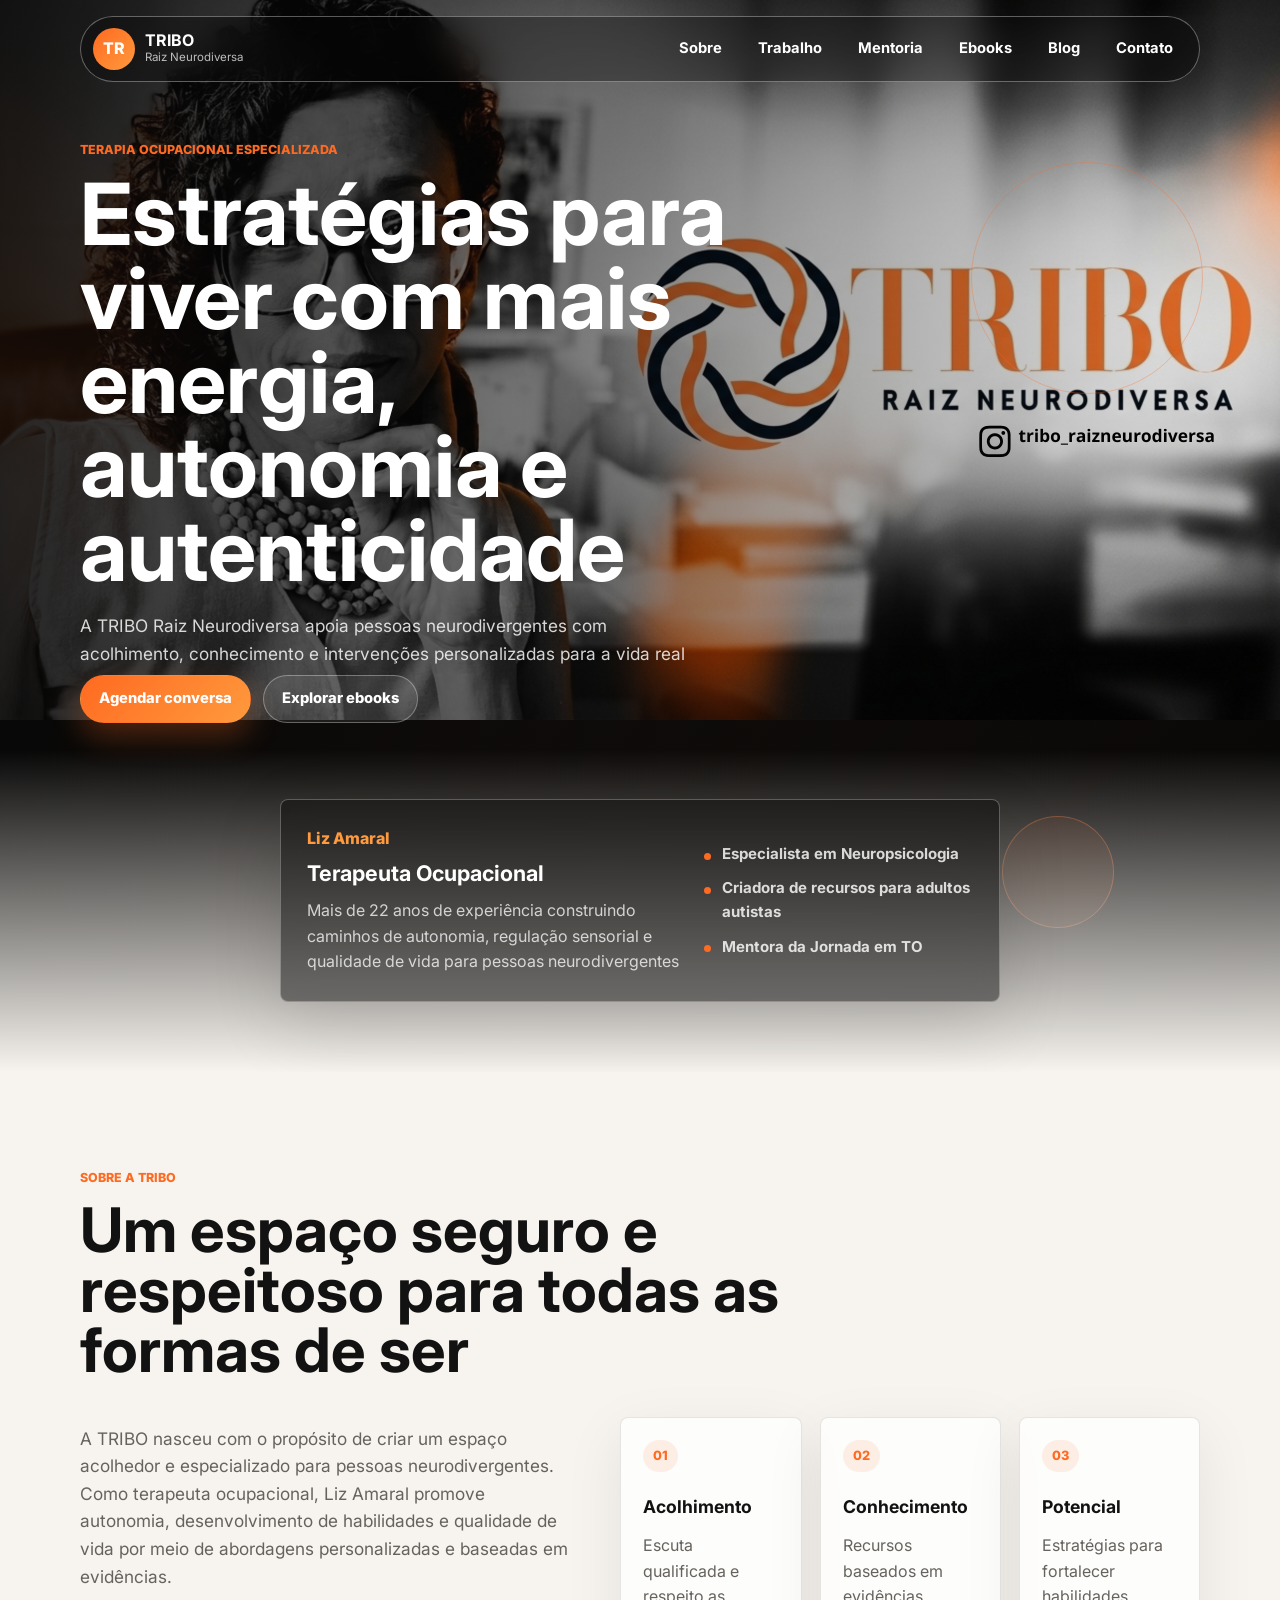
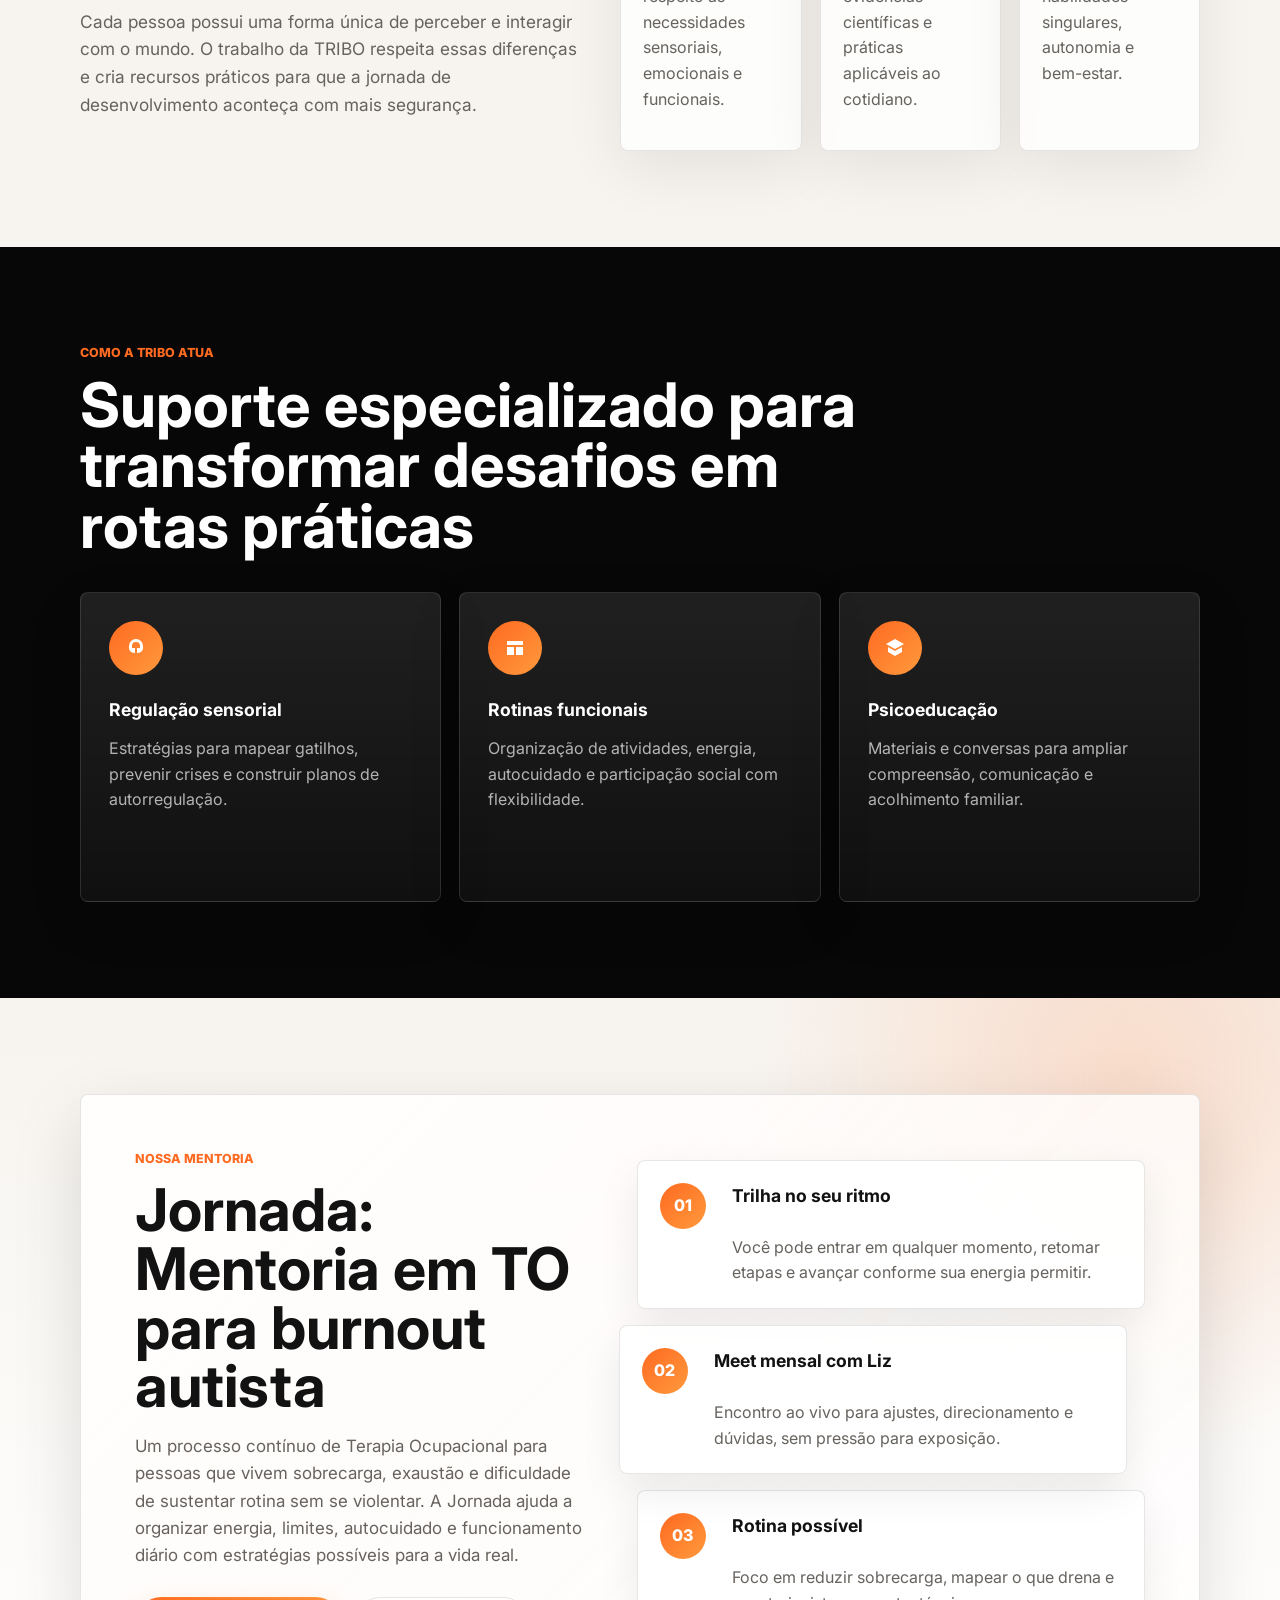
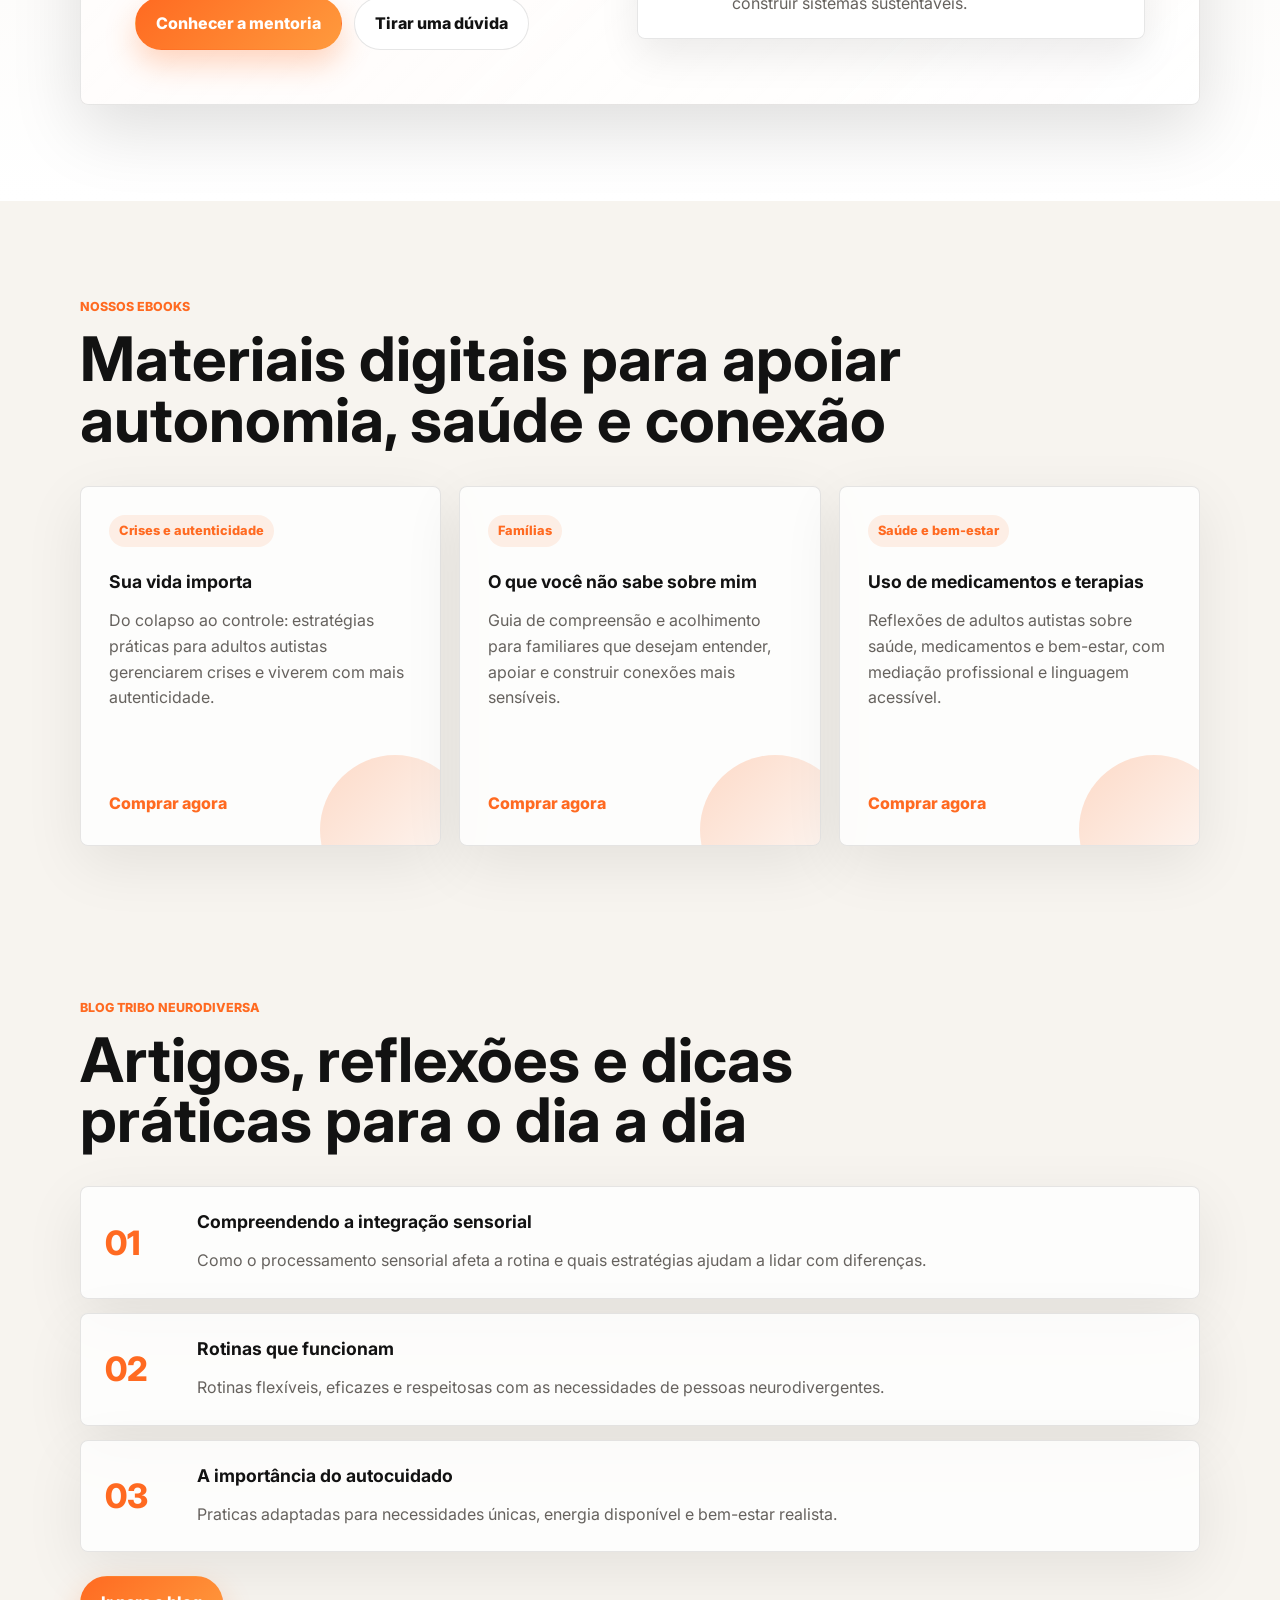
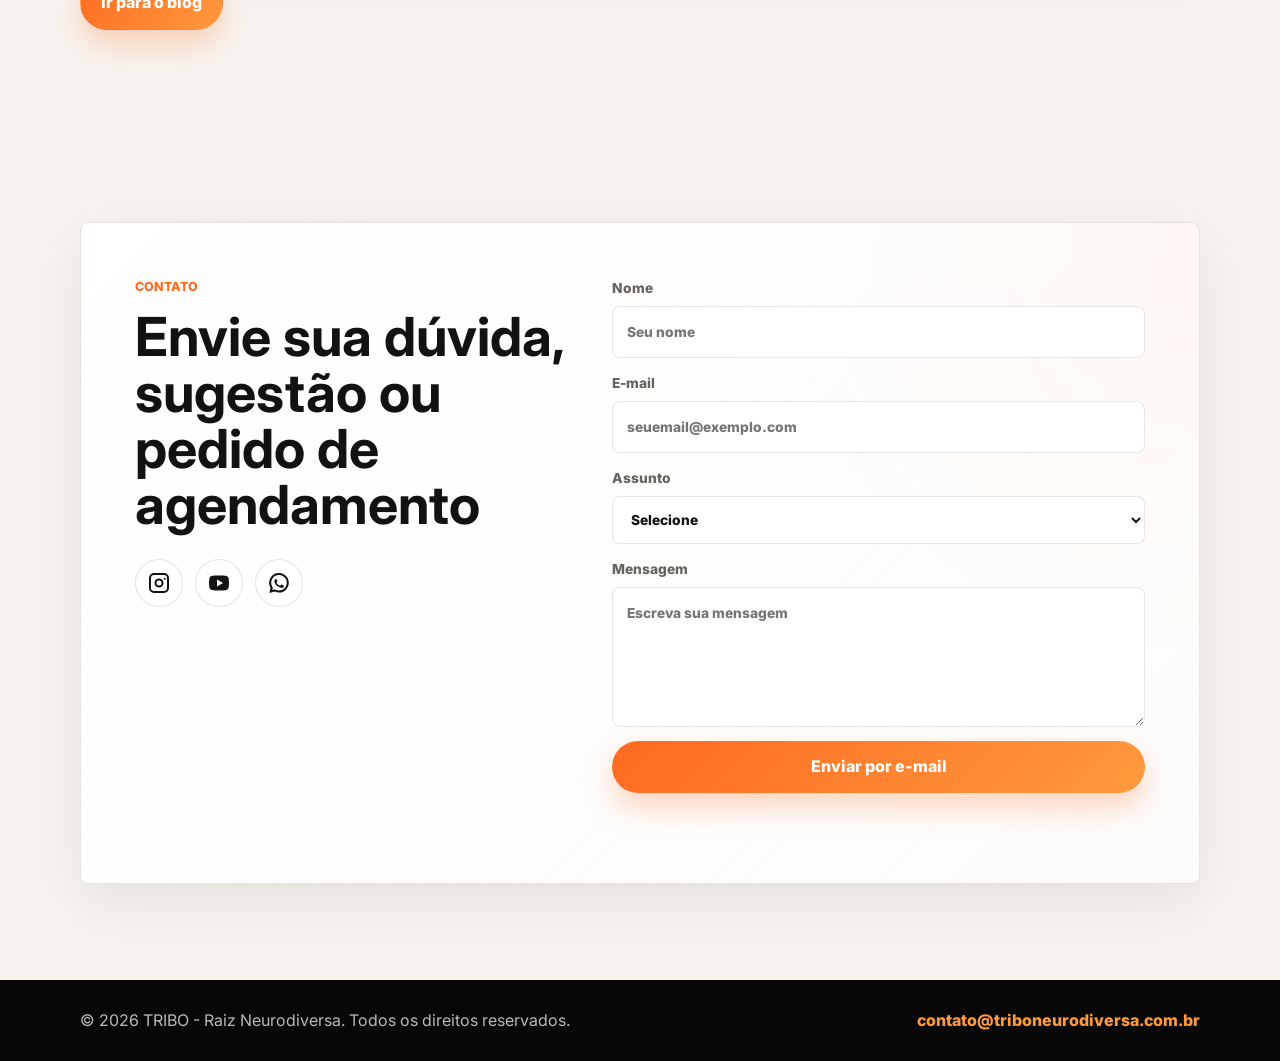
==== index.html @ 5f209d68 "Add TRIBO portfolio site" ====
<!DOCTYPE html>
<html lang="pt-BR">
  <head>
    <meta charset="UTF-8" />
    <meta name="viewport" content="width=device-width, initial-scale=1.0" />
    <meta
      name="description"
      content="TRIBO Raiz Neurodiversa: terapia ocupacional para pessoas neurodivergentes, com acolhimento, autonomia e recursos baseados em evidências."
    />
    <title>TRIBO Raiz Neurodiversa | Terapia Ocupacional</title>
    <link rel="preconnect" href="https://fonts.googleapis.com" />
    <link rel="preconnect" href="https://fonts.gstatic.com" crossorigin />
    <link
      href="https://fonts.googleapis.com/css2?family=Inter:wght@400;500;600;700;800&display=swap"
      rel="stylesheet"
    />
    <link rel="stylesheet" href="styles.css" />
  </head>
  <body>
    <header class="site-header" data-header>
      <a class="brand" href="#inicio" aria-label="TRIBO Raiz Neurodiversa">
        <span class="brand-mark">TR</span>
        <span>
          <strong>TRIBO</strong>
          <small>Raiz Neurodiversa</small>
        </span>
      </a>

      <button class="menu-toggle" type="button" aria-label="Abrir menu" aria-expanded="false" data-menu-toggle>
        <span></span>
        <span></span>
      </button>

      <nav class="main-nav" data-nav>
        <a href="#sobre">Sobre</a>
        <a href="#trabalho">Trabalho</a>
        <a href="#mentoria">Mentoria</a>
        <a href="#ebooks">Ebooks</a>
        <a href="blog.html">Blog</a>
        <a href="#contato">Contato</a>
      </nav>
    </header>

    <main>
      <section class="hero" id="inicio">
        <div class="hero-bg" aria-hidden="true"></div>
        <div class="hero-content reveal">
          <p class="eyebrow">Terapia Ocupacional especializada</p>
          <h1>Estratégias para viver com mais energia, autonomia e autenticidade</h1>
          <p>
            A TRIBO Raiz Neurodiversa apoia pessoas neurodivergentes com acolhimento,
            conhecimento e intervenções personalizadas para a vida real
          </p>
          <div class="hero-actions">
            <a class="btn primary" href="#contato">Agendar conversa</a>
            <a class="btn ghost" href="#ebooks">Explorar ebooks</a>
          </div>
        </div>
        <div class="hero-card reveal" style="--delay: 120ms">
          <div>
            <span>Liz Amaral</span>
            <strong>Terapeuta Ocupacional</strong>
            <p>
              Mais de 22 anos de experiência construindo caminhos de autonomia, regulação
              sensorial e qualidade de vida para pessoas neurodivergentes
            </p>
          </div>
          <ul>
            <li>Especialista em Neuropsicologia</li>
            <li>Criadora de recursos para adultos autistas</li>
            <li>Mentora da Jornada em TO</li>
          </ul>
        </div>
      </section>

      <section class="section intro" id="sobre">
        <div class="section-heading reveal">
          <p class="eyebrow">Sobre a TRIBO</p>
          <h2>Um espaço seguro e respeitoso para todas as formas de ser</h2>
        </div>
        <div class="intro-grid">
          <article class="intro-copy reveal">
            <p>
              A TRIBO nasceu com o propósito de criar um espaço acolhedor e especializado
              para pessoas neurodivergentes. Como terapeuta ocupacional, Liz Amaral promove
              autonomia, desenvolvimento de habilidades e qualidade de vida por meio de
              abordagens personalizadas e baseadas em evidências.
            </p>
            <p>
              Cada pessoa possui uma forma única de perceber e interagir com o mundo. O
              trabalho da TRIBO respeita essas diferenças e cria recursos práticos para que
              a jornada de desenvolvimento aconteça com mais segurança.
            </p>
          </article>
          <div class="principles">
            <article class="floating-card reveal">
              <span class="icon">01</span>
              <h3>Acolhimento</h3>
              <p>Escuta qualificada e respeito as necessidades sensoriais, emocionais e funcionais.</p>
            </article>
            <article class="floating-card reveal" style="--delay: 90ms">
              <span class="icon">02</span>
              <h3>Conhecimento</h3>
              <p>Recursos baseados em evidências científicas e práticas aplicáveis ao cotidiano.</p>
            </article>
            <article class="floating-card reveal" style="--delay: 180ms">
              <span class="icon">03</span>
              <h3>Potencial</h3>
              <p>Estratégias para fortalecer habilidades singulares, autonomia e bem-estar.</p>
            </article>
          </div>
        </div>
      </section>

      <section class="section work" id="trabalho">
        <div class="section-heading reveal">
          <p class="eyebrow">Como a TRIBO atua</p>
          <h2>Suporte especializado para transformar desafios em rotas práticas</h2>
        </div>
        <div class="work-grid">
          <article class="service-card reveal">
            <div class="service-icon" aria-hidden="true">
              <svg viewBox="0 0 24 24"><path d="M12 3a7 7 0 0 0-7 7v2a5 5 0 0 0 5 5h1v-5H8v-2a4 4 0 1 1 8 0v2h-3v5h1a5 5 0 0 0 5-5v-2a7 7 0 0 0-7-7Z"/></svg>
            </div>
            <h3>Regulação sensorial</h3>
            <p>Estratégias para mapear gatilhos, prevenir crises e construir planos de autorregulação.</p>
          </article>
          <article class="service-card reveal" style="--delay: 80ms">
            <div class="service-icon" aria-hidden="true">
              <svg viewBox="0 0 24 24"><path d="M4 5h16v4H4V5Zm0 6h7v8H4v-8Zm9 0h7v8h-7v-8Z"/></svg>
            </div>
            <h3>Rotinas funcionais</h3>
            <p>Organização de atividades, energia, autocuidado e participação social com flexibilidade.</p>
          </article>
          <article class="service-card reveal" style="--delay: 160ms">
            <div class="service-icon" aria-hidden="true">
              <svg viewBox="0 0 24 24"><path d="M12 3 3 8l9 5 9-5-9-5Zm-7 8v5l7 4 7-4v-5l-7 4-7-4Z"/></svg>
            </div>
            <h3>Psicoeducação</h3>
            <p>Materiais e conversas para ampliar compreensão, comunicação e acolhimento familiar.</p>
          </article>
        </div>
      </section>

      <section class="section mentorship" id="mentoria">
        <div class="mentorship-panel reveal">
          <div class="mentorship-copy">
            <p class="eyebrow">Nossa mentoria</p>
            <h2>Jornada: Mentoria em TO para burnout autista</h2>
            <p>
              Um processo contínuo de Terapia Ocupacional para pessoas que vivem sobrecarga,
              exaustão e dificuldade de sustentar rotina sem se violentar. A Jornada ajuda a
              organizar energia, limites, autocuidado e funcionamento diário com estratégias
              possíveis para a vida real.
            </p>
            <div class="mentorship-actions">
              <a class="btn primary" href="https://lp-jornada-mentoria-to-psi.vercel.app/" target="_blank" rel="noreferrer">
                Conhecer a mentoria
              </a>
              <a class="btn light" href="#contato">Tirar uma dúvida</a>
            </div>
          </div>

          <div class="mentorship-card-stack" aria-label="Destaques da mentoria">
            <article class="mentorship-card">
              <span>01</span>
              <h3>Trilha no seu ritmo</h3>
              <p>Você pode entrar em qualquer momento, retomar etapas e avançar conforme sua energia permitir.</p>
            </article>
            <article class="mentorship-card">
              <span>02</span>
              <h3>Meet mensal com Liz</h3>
              <p>Encontro ao vivo para ajustes, direcionamento e dúvidas, sem pressão para exposição.</p>
            </article>
            <article class="mentorship-card">
              <span>03</span>
              <h3>Rotina possível</h3>
              <p>Foco em reduzir sobrecarga, mapear o que drena e construir sistemas sustentáveis.</p>
            </article>
          </div>
        </div>
      </section>

      <section class="section ebooks" id="ebooks">
        <div class="section-heading reveal">
          <p class="eyebrow">Nossos ebooks</p>
          <h2>Materiais digitais para apoiar autonomia, saúde e conexão</h2>
        </div>
        <div class="ebook-grid">
          <article class="ebook-card reveal">
            <span class="tag">Crises e autenticidade</span>
            <h3>Sua vida importa</h3>
            <p>
              Do colapso ao controle: estratégias práticas para adultos autistas gerenciarem crises
              e viverem com mais autenticidade.
            </p>
            <a href="#contato">Comprar agora</a>
          </article>
          <article class="ebook-card reveal" style="--delay: 100ms">
            <span class="tag">Famílias</span>
            <h3>O que você não sabe sobre mim</h3>
            <p>
              Guia de compreensão e acolhimento para familiares que desejam entender, apoiar e
              construir conexões mais sensíveis.
            </p>
            <a href="#contato">Comprar agora</a>
          </article>
          <article class="ebook-card reveal" style="--delay: 200ms">
            <span class="tag">Saúde e bem-estar</span>
            <h3>Uso de medicamentos e terapias</h3>
            <p>
              Reflexões de adultos autistas sobre saúde, medicamentos e bem-estar, com mediação
              profissional e linguagem acessível.
            </p>
            <a href="#contato">Comprar agora</a>
          </article>
        </div>
      </section>

      <section class="section blog" id="blog">
        <div class="section-heading reveal">
          <p class="eyebrow">Blog TRIBO Neurodiversa</p>
          <h2>Artigos, reflexões e dicas práticas para o dia a dia</h2>
        </div>
        <div class="blog-list">
          <a class="post reveal" href="blog.html#integracao-sensorial">
            <span>01</span>
            <div>
              <h3>Compreendendo a integração sensorial</h3>
              <p>Como o processamento sensorial afeta a rotina e quais estratégias ajudam a lidar com diferenças.</p>
            </div>
          </a>
          <a class="post reveal" href="blog.html#rotinas">
            <span>02</span>
            <div>
              <h3>Rotinas que funcionam</h3>
              <p>Rotinas flexíveis, eficazes e respeitosas com as necessidades de pessoas neurodivergentes.</p>
            </div>
          </a>
          <a class="post reveal" href="blog.html#autocuidado">
            <span>03</span>
            <div>
              <h3>A importância do autocuidado</h3>
              <p>Praticas adaptadas para necessidades únicas, energia disponível e bem-estar realista.</p>
            </div>
          </a>
        </div>
        <a class="blog-cta btn primary reveal" href="blog.html">Ir para o blog</a>
      </section>

      <section class="section contact" id="contato">
        <div class="contact-panel reveal">
          <div>
            <p class="eyebrow">Contato</p>
            <h2>Envie sua dúvida, sugestão ou pedido de agendamento</h2>
            <div class="socials" aria-label="Redes sociais">
              <a href="https://www.instagram.com/tribo_raizneurodiversa" target="_blank" rel="noreferrer" aria-label="Instagram">
                <svg viewBox="0 0 24 24"><path d="M7 2h10a5 5 0 0 1 5 5v10a5 5 0 0 1-5 5H7a5 5 0 0 1-5-5V7a5 5 0 0 1 5-5Zm0 2a3 3 0 0 0-3 3v10a3 3 0 0 0 3 3h10a3 3 0 0 0 3-3V7a3 3 0 0 0-3-3H7Zm5 3.5A4.5 4.5 0 1 1 12 16.5 4.5 4.5 0 0 1 12 7.5Zm0 2A2.5 2.5 0 1 0 12 14.5 2.5 2.5 0 0 0 12 9.5ZM17.8 6.7a1 1 0 1 1-1 1 1 1 0 0 1 1-1Z"/></svg>
              </a>
              <a href="https://www.youtube.com/@triboraizneurodiversa" target="_blank" rel="noreferrer" aria-label="YouTube">
                <svg viewBox="0 0 24 24"><path d="M21.6 7.2a3 3 0 0 0-2.1-2.1C17.7 4.6 12 4.6 12 4.6s-5.7 0-7.5.5a3 3 0 0 0-2.1 2.1A31.2 31.2 0 0 0 2 12a31.2 31.2 0 0 0 .4 4.8 3 3 0 0 0 2.1 2.1c1.8.5 7.5.5 7.5.5s5.7 0 7.5-.5a3 3 0 0 0 2.1-2.1A31.2 31.2 0 0 0 22 12a31.2 31.2 0 0 0-.4-4.8ZM10 15.5v-7l6 3.5-6 3.5Z"/></svg>
              </a>
              <a href="https://wa.me/5500000000000?text=Ol%C3%A1%2C%20vim%20pelo%20site%20da%20TRIBO%20Raiz%20Neurodiversa%20e%20gostaria%20de%20mais%20informa%C3%A7%C3%B5es." target="_blank" rel="noreferrer" aria-label="WhatsApp">
                <svg viewBox="0 0 24 24"><path d="M12 2a9.8 9.8 0 0 0-8.5 14.8L2.4 22l5.3-1.4A9.8 9.8 0 1 0 12 2Zm0 2a7.8 7.8 0 0 1 0 15.6 7.7 7.7 0 0 1-3.9-1.1l-.4-.2-2.4.6.6-2.3-.3-.4A7.8 7.8 0 0 1 12 4Zm-3.1 4.2c-.2 0-.5.1-.7.4-.2.2-.8.8-.8 1.9s.8 2.2.9 2.3c.1.2 1.6 2.6 4 3.5 2 .8 2.4.6 2.9.6.4 0 1.4-.6 1.6-1.1.2-.5.2-1 .1-1.1l-.6-.3-1.7-.8c-.2-.1-.5-.1-.6.1l-.8 1c-.1.2-.3.2-.5.1a6.4 6.4 0 0 1-3.1-2.7c-.1-.2 0-.4.1-.5l.4-.5c.1-.2.2-.3.3-.5.1-.2 0-.4 0-.5l-.8-1.8c-.2-.4-.4-.4-.7-.4Z"/></svg>
              </a>
            </div>
          </div>

          <form class="contact-form" data-contact-form>
            <label>
              Nome
              <input type="text" name="nome" placeholder="Seu nome" required />
            </label>
            <label>
              E-mail
              <input type="email" name="email" placeholder="seuemail@exemplo.com" required />
            </label>
            <label>
              Assunto
              <select name="assunto" required>
                <option value="">Selecione</option>
                <option>Dúvida</option>
                <option>Sugestão</option>
                <option>Agendamento</option>
                <option>Compra de ebook</option>
              </select>
            </label>
            <label>
              Mensagem
              <textarea name="mensagem" rows="5" placeholder="Escreva sua mensagem" required></textarea>
            </label>
            <button class="btn primary" type="submit">Enviar por e-mail</button>
            <p class="form-note" data-form-note></p>
          </form>
        </div>
      </section>
    </main>

    <footer class="footer">
      <p>© 2026 TRIBO - Raiz Neurodiversa. Todos os direitos reservados.</p>
      <a href="mailto:contato@triboneurodiversa.com.br">contato@triboneurodiversa.com.br</a>
    </footer>

    <script src="script.js"></script>
  </body>
</html>
---- styles.css ----
:root {
  --black: #070707;
  --ink: #121212;
  --muted: #66625e;
  --line: rgba(18, 18, 18, 0.1);
  --paper: #f7f4ef;
  --white: #ffffff;
  --orange: #ff6a21;
  --orange-2: #ff9a3d;
  --shadow: 0 24px 70px rgba(7, 7, 7, 0.13);
  --radius: 8px;
  --container: min(1120px, calc(100% - 40px));
}

* {
  box-sizing: border-box;
}

html {
  scroll-behavior: smooth;
}

body {
  margin: 0;
  color: var(--ink);
  background: var(--paper);
  font-family: Inter, Arial, sans-serif;
  line-height: 1.6;
}

a {
  color: inherit;
  text-decoration: none;
}

button,
input,
select,
textarea {
  font: inherit;
}

.site-header {
  position: fixed;
  inset: 16px 0 auto;
  z-index: 30;
  width: var(--container);
  margin: 0 auto;
  display: flex;
  align-items: center;
  justify-content: space-between;
  padding: 10px 12px;
  border: 1px solid rgba(255, 255, 255, 0.34);
  border-radius: 999px;
  color: var(--white);
  background: rgba(7, 7, 7, 0.34);
  backdrop-filter: blur(18px);
  transition: background 0.25s ease, color 0.25s ease, box-shadow 0.25s ease;
}

.site-header.scrolled {
  color: var(--ink);
  background: rgba(255, 255, 255, 0.84);
  box-shadow: 0 14px 35px rgba(0, 0, 0, 0.08);
}

.brand {
  display: inline-flex;
  align-items: center;
  gap: 10px;
  min-width: 0;
}

.brand-mark {
  display: grid;
  place-items: center;
  width: 42px;
  height: 42px;
  border-radius: 50%;
  color: var(--white);
  background: linear-gradient(135deg, var(--orange), var(--orange-2));
  font-weight: 800;
}

.brand strong,
.brand small {
  display: block;
}

.brand strong {
  line-height: 1;
}

.brand small {
  color: currentColor;
  font-size: 0.72rem;
  opacity: 0.72;
}

.main-nav {
  display: flex;
  align-items: center;
  gap: 8px;
}

.main-nav a {
  padding: 10px 14px;
  border-radius: 999px;
  font-size: 0.92rem;
  font-weight: 700;
  transition: background 0.2s ease, transform 0.2s ease;
}

.main-nav a:hover {
  background: rgba(255, 106, 33, 0.15);
  transform: translateY(-1px);
}

.menu-toggle {
  display: none;
  width: 42px;
  height: 42px;
  border: 0;
  border-radius: 50%;
  color: inherit;
  background: rgba(255, 255, 255, 0.16);
}

.menu-toggle span {
  display: block;
  width: 18px;
  height: 2px;
  margin: 5px auto;
  background: currentColor;
}

.hero {
  position: relative;
  min-height: 86vh;
  display: grid;
  align-items: end;
  padding: 140px 0 70px;
  overflow: hidden;
  color: var(--white);
  background: var(--black);
}

.hero-bg {
  position: absolute;
  inset: 0;
  background:
    linear-gradient(90deg, rgba(7, 7, 7, 0.88) 0%, rgba(7, 7, 7, 0.56) 38%, rgba(7, 7, 7, 0.08) 100%),
    url("banner.png") center top / contain no-repeat,
    radial-gradient(circle at 90% 18%, rgba(255, 106, 33, 0.32), transparent 24%),
    linear-gradient(135deg, #050505 0%, #17110d 48%, #050505 100%);
  background-color: var(--black);
  transform: scale(1);
  animation: slowZoom 16s ease-in-out infinite alternate;
}

.hero-bg::before,
.hero-bg::after {
  content: "";
  position: absolute;
  border: 1px solid rgba(255, 106, 33, 0.32);
  border-radius: 50%;
  pointer-events: none;
}

.hero-bg::before {
  right: 6vw;
  top: 18vh;
  width: 230px;
  height: 230px;
}

.hero-bg::after {
  right: 13vw;
  bottom: 16vh;
  width: 110px;
  height: 110px;
  background: rgba(255, 106, 33, 0.08);
}

.hero::after {
  content: "";
  position: absolute;
  inset: auto 0 0;
  height: 30%;
  background: linear-gradient(0deg, var(--paper), rgba(247, 244, 239, 0));
}

.hero-content,
.hero-card {
  position: relative;
  z-index: 1;
  width: var(--container);
  margin: 0 auto;
}

.hero-content {
  max-width: 680px;
  margin-left: max(20px, calc((100% - 1120px) / 2));
}

.eyebrow {
  margin: 0 0 12px;
  color: var(--orange);
  font-size: 0.78rem;
  font-weight: 800;
  letter-spacing: 0;
  text-transform: uppercase;
}

h1,
h2,
h3,
p {
  overflow-wrap: break-word;
}

h1,
h2 {
  margin: 0;
  line-height: 0.98;
  letter-spacing: 0;
  hyphens: none;
}

h1 {
  max-width: 760px;
  font-size: clamp(2.8rem, 6.7vw, 5.85rem);
}

h2 {
  font-size: clamp(2.1rem, 4.8vw, 4.4rem);
}

h3 {
  margin: 0;
  font-size: 1.1rem;
  line-height: 1.2;
}

.hero-content > p:not(.eyebrow) {
  max-width: 620px;
  margin: 20px 0 0;
  color: rgba(255, 255, 255, 0.82);
  font-size: 1.08rem;
}

.hero-actions {
  display: flex;
  flex-wrap: wrap;
  gap: 12px;
  margin-top: 8px;
}

.hero-actions .btn {
  min-height: 44px;
  padding: 11px 18px;
  font-size: 0.92rem;
}

.btn {
  display: inline-flex;
  align-items: center;
  justify-content: center;
  min-height: 48px;
  padding: 13px 20px;
  border: 1px solid transparent;
  border-radius: 999px;
  cursor: pointer;
  font-weight: 800;
  transition: transform 0.2s ease, box-shadow 0.2s ease, background 0.2s ease;
}

.btn:hover {
  transform: translateY(-2px);
}

.btn.primary {
  color: var(--white);
  background: linear-gradient(135deg, var(--orange), var(--orange-2));
  box-shadow: 0 14px 30px rgba(255, 106, 33, 0.28);
}

.btn.ghost {
  color: var(--white);
  border-color: rgba(255, 255, 255, 0.32);
  background: rgba(255, 255, 255, 0.08);
}

.btn.light {
  color: var(--ink);
  border-color: var(--line);
  background: var(--white);
}

.hero-card {
  max-width: 720px;
  margin-top: 76px;
  margin-right: auto;
  margin-left: auto;
  display: grid;
  grid-template-columns: minmax(0, 1fr) minmax(220px, 0.72fr);
  gap: 24px;
  align-items: center;
  padding: 26px;
  border: 1px solid rgba(255, 255, 255, 0.28);
  border-radius: var(--radius);
  background: rgba(7, 7, 7, 0.46);
  backdrop-filter: blur(16px);
  box-shadow: var(--shadow);
}

.hero-card span {
  color: var(--orange-2);
  font-weight: 800;
}

.hero-card strong {
  display: block;
  margin: 4px 0 8px;
  font-size: 1.35rem;
}

.hero-card p {
  margin: 0;
  color: rgba(255, 255, 255, 0.76);
}

.hero-card ul {
  display: grid;
  gap: 10px;
  margin: 0;
  padding: 0;
  list-style: none;
}

.hero-card li {
  position: relative;
  padding-left: 18px;
  color: rgba(255, 255, 255, 0.82);
  font-size: 0.94rem;
  font-weight: 700;
}

.hero-card li::before {
  content: "";
  position: absolute;
  left: 0;
  top: 0.68em;
  width: 7px;
  height: 7px;
  border-radius: 50%;
  background: var(--orange);
}

.section {
  width: var(--container);
  margin: 0 auto;
  padding: 96px 0;
}

.section-heading {
  max-width: 840px;
  margin-bottom: 36px;
}

.intro-grid {
  display: grid;
  grid-template-columns: minmax(0, 0.86fr) minmax(320px, 1fr);
  gap: 42px;
  align-items: start;
}

.intro-copy {
  padding-top: 8px;
  color: var(--muted);
  font-size: 1.08rem;
}

.intro-copy p:first-child {
  margin-top: 0;
}

.principles,
.work-grid,
.ebook-grid {
  display: grid;
  gap: 18px;
}

.principles {
  grid-template-columns: repeat(3, minmax(0, 1fr));
}

.floating-card,
.service-card,
.ebook-card,
.post,
.contact-panel {
  border: 1px solid var(--line);
  border-radius: var(--radius);
  background: rgba(255, 255, 255, 0.78);
  box-shadow: 0 18px 60px rgba(7, 7, 7, 0.08);
}

.floating-card {
  min-height: 260px;
  padding: 22px;
  transition: transform 0.25s ease, box-shadow 0.25s ease;
}

.floating-card:nth-child(2) {
  transform: translateY(28px);
}

.floating-card:nth-child(3) {
  transform: translateY(56px);
}

.floating-card:hover,
.service-card:hover,
.ebook-card:hover {
  transform: translateY(-8px);
  box-shadow: 0 30px 80px rgba(7, 7, 7, 0.14);
}

.floating-card:nth-child(2):hover,
.floating-card:nth-child(3):hover {
  transform: translateY(18px);
}

.icon,
.tag {
  display: inline-flex;
  align-items: center;
  min-height: 32px;
  padding: 6px 10px;
  border-radius: 999px;
  color: var(--orange);
  background: rgba(255, 106, 33, 0.1);
  font-size: 0.8rem;
  font-weight: 800;
}

.floating-card h3,
.service-card h3,
.ebook-card h3 {
  margin-top: 24px;
}

.floating-card p,
.service-card p,
.ebook-card p,
.post p {
  color: var(--muted);
}

.work {
  width: 100%;
  padding-right: max(20px, calc((100% - 1120px) / 2));
  padding-left: max(20px, calc((100% - 1120px) / 2));
  background: var(--black);
  color: var(--white);
}

.work .section-heading {
  color: var(--white);
}

.work-grid {
  grid-template-columns: repeat(3, minmax(0, 1fr));
}

.service-card {
  min-height: 310px;
  padding: 28px;
  color: var(--white);
  background: linear-gradient(180deg, rgba(255, 255, 255, 0.1), rgba(255, 255, 255, 0.04));
  border-color: rgba(255, 255, 255, 0.12);
}

.service-card p {
  color: rgba(255, 255, 255, 0.68);
}

.service-icon {
  display: grid;
  place-items: center;
  width: 54px;
  height: 54px;
  border-radius: 50%;
  color: var(--white);
  background: linear-gradient(135deg, var(--orange), var(--orange-2));
}

.service-icon svg,
.socials svg {
  width: 24px;
  height: 24px;
  fill: currentColor;
}

.mentorship {
  width: 100%;
  padding-right: max(20px, calc((100% - 1120px) / 2));
  padding-left: max(20px, calc((100% - 1120px) / 2));
  background:
    radial-gradient(circle at 88% 10%, rgba(255, 106, 33, 0.18), transparent 28%),
    linear-gradient(180deg, var(--paper), #ffffff);
}

.mentorship-panel {
  display: grid;
  grid-template-columns: minmax(0, 0.95fr) minmax(320px, 1.05fr);
  gap: 42px;
  align-items: center;
  padding: clamp(24px, 5vw, 54px);
  border: 1px solid var(--line);
  border-radius: var(--radius);
  background:
    linear-gradient(135deg, rgba(255, 255, 255, 0.96), rgba(255, 255, 255, 0.74)),
    linear-gradient(135deg, rgba(255, 106, 33, 0.14), rgba(255, 154, 61, 0));
  box-shadow: var(--shadow);
}

.mentorship-copy p:not(.eyebrow) {
  max-width: 620px;
  color: var(--muted);
  font-size: 1.06rem;
}

.mentorship-copy h2 {
  font-size: clamp(2.15rem, 4.6vw, 4.25rem);
  line-height: 1;
}

.mentorship-actions {
  display: flex;
  flex-wrap: wrap;
  gap: 12px;
  margin-top: 28px;
}

.mentorship-card-stack {
  display: grid;
  gap: 16px;
}

.mentorship-card {
  display: grid;
  grid-template-columns: 54px 1fr;
  gap: 14px 18px;
  align-items: start;
  padding: 22px;
  border: 1px solid var(--line);
  border-radius: var(--radius);
  background: rgba(255, 255, 255, 0.88);
  box-shadow: 0 16px 42px rgba(7, 7, 7, 0.08);
  transition: transform 0.24s ease, box-shadow 0.24s ease;
}

.mentorship-card:nth-child(2) {
  transform: translateX(-18px);
}

.mentorship-card:hover {
  transform: translateY(-5px);
  box-shadow: 0 24px 60px rgba(7, 7, 7, 0.13);
}

.mentorship-card:nth-child(2):hover {
  transform: translateX(-18px) translateY(-5px);
}

.mentorship-card span {
  display: grid;
  place-items: center;
  width: 46px;
  height: 46px;
  border-radius: 50%;
  color: var(--white);
  background: linear-gradient(135deg, var(--orange), var(--orange-2));
  font-weight: 800;
}

.mentorship-card h3 {
  margin-top: 2px;
}

.mentorship-card p {
  grid-column: 2;
  margin: -8px 0 0;
  color: var(--muted);
}

.ebook-grid {
  grid-template-columns: repeat(3, minmax(0, 1fr));
}

.ebook-card {
  position: relative;
  min-height: 360px;
  padding: 28px;
  overflow: hidden;
}

.ebook-card::before {
  content: "";
  position: absolute;
  inset: auto -30px -60px auto;
  width: 150px;
  height: 150px;
  border-radius: 50%;
  background: linear-gradient(135deg, rgba(255, 106, 33, 0.24), rgba(255, 154, 61, 0));
}

.ebook-card a {
  position: absolute;
  inset: auto 28px 28px;
  color: var(--orange);
  font-weight: 800;
}

.blog {
  padding-top: 56px;
}

.blog-list {
  display: grid;
  gap: 14px;
}

.post {
  display: grid;
  grid-template-columns: 70px 1fr;
  gap: 22px;
  align-items: center;
  padding: 24px;
  transition: transform 0.22s ease, box-shadow 0.22s ease;
}

.post:hover {
  transform: translateY(-4px);
  box-shadow: 0 24px 64px rgba(7, 7, 7, 0.12);
}

.post span {
  color: var(--orange);
  font-size: 2.1rem;
  font-weight: 800;
}

.post p {
  margin-bottom: 0;
}

.blog-cta {
  margin-top: 24px;
}

.blog-hero {
  position: relative;
  min-height: 62vh;
  display: grid;
  align-items: end;
  padding: 140px max(20px, calc((100% - 1120px) / 2)) 80px;
  overflow: hidden;
  color: var(--white);
  background: var(--black);
}

.blog-hero-bg {
  position: absolute;
  inset: 0;
  background:
    linear-gradient(90deg, rgba(7, 7, 7, 0.88) 0%, rgba(7, 7, 7, 0.56) 48%, rgba(7, 7, 7, 0.22) 100%),
    url("banner.png") center top / contain no-repeat,
    radial-gradient(circle at 88% 20%, rgba(255, 106, 33, 0.28), transparent 24%),
    linear-gradient(135deg, #050505 0%, #17110d 48%, #050505 100%);
  background-color: var(--black);
  transform: scale(1);
}

.blog-hero-bg::before,
.blog-hero-bg::after {
  content: "";
  position: absolute;
  border: 1px solid rgba(255, 106, 33, 0.32);
  border-radius: 50%;
  pointer-events: none;
}

.blog-hero-bg::before {
  right: 7vw;
  top: 18vh;
  width: 190px;
  height: 190px;
}

.blog-hero-bg::after {
  right: 18vw;
  bottom: 10vh;
  width: 84px;
  height: 84px;
  background: rgba(255, 106, 33, 0.08);
}

.blog-hero::after {
  content: "";
  position: absolute;
  inset: auto 0 0;
  height: 24%;
  background: linear-gradient(0deg, var(--paper), rgba(247, 244, 239, 0));
}

.blog-hero-content {
  position: relative;
  z-index: 1;
  max-width: 860px;
}

.blog-hero-content p:not(.eyebrow) {
  max-width: 680px;
  color: rgba(255, 255, 255, 0.8);
  font-size: 1.1rem;
}

.blog-page {
  padding-top: 72px;
}

.featured-article,
.article-card,
.blog-sidebar {
  border: 1px solid var(--line);
  border-radius: var(--radius);
  background: rgba(255, 255, 255, 0.86);
  box-shadow: 0 18px 60px rgba(7, 7, 7, 0.08);
}

.featured-article {
  margin-bottom: 22px;
  padding: clamp(24px, 5vw, 48px);
}

.featured-article h2,
.article-card h2,
.blog-sidebar h2 {
  margin-top: 18px;
  font-size: clamp(1.75rem, 3vw, 3rem);
  line-height: 1.06;
}

.featured-article p,
.article-card p,
.blog-sidebar p {
  color: var(--muted);
}

.blog-page-grid {
  display: grid;
  grid-template-columns: minmax(0, 1fr) 330px;
  gap: 22px;
  align-items: start;
}

.article-card {
  padding: 28px;
}

.blog-sidebar {
  position: sticky;
  top: 104px;
  display: grid;
  gap: 22px;
  padding: 24px;
}

.category-list {
  display: flex;
  flex-wrap: wrap;
  gap: 10px;
}

.category-list a {
  padding: 9px 12px;
  border: 1px solid var(--line);
  border-radius: 999px;
  color: var(--muted);
  background: var(--white);
  font-size: 0.88rem;
  font-weight: 800;
  transition: color 0.2s ease, border-color 0.2s ease, transform 0.2s ease;
}

.category-list a:hover {
  color: var(--orange);
  border-color: rgba(255, 106, 33, 0.45);
  transform: translateY(-2px);
}

.sidebar-cta {
  padding: 20px;
  border-radius: var(--radius);
  color: var(--white);
  background: var(--black);
}

.sidebar-cta h3 {
  margin-top: 0;
}

.sidebar-cta p:not(.eyebrow) {
  color: rgba(255, 255, 255, 0.74);
}

.sidebar-cta .btn {
  width: 100%;
}

.contact {
  width: 100%;
  padding-right: max(20px, calc((100% - 1120px) / 2));
  padding-left: max(20px, calc((100% - 1120px) / 2));
}

.contact-panel {
  display: grid;
  grid-template-columns: minmax(0, 0.82fr) minmax(320px, 1fr);
  gap: 40px;
  padding: clamp(24px, 5vw, 54px);
  background:
    linear-gradient(135deg, rgba(255, 255, 255, 0.93), rgba(255, 255, 255, 0.72)),
    radial-gradient(circle at top right, rgba(255, 106, 33, 0.22), transparent 34%);
}

.contact-panel > div > p:not(.eyebrow) {
  color: var(--muted);
}

.contact-panel h2 {
  font-size: clamp(2rem, 4.2vw, 3.7rem);
  line-height: 1.04;
}

.socials {
  display: flex;
  gap: 12px;
  margin-top: 26px;
}

.socials a {
  display: grid;
  place-items: center;
  width: 48px;
  height: 48px;
  border: 1px solid var(--line);
  border-radius: 50%;
  color: var(--ink);
  background: var(--white);
  transition: transform 0.2s ease, color 0.2s ease;
}

.socials a:hover {
  color: var(--orange);
  transform: translateY(-3px);
}

.contact-form {
  display: grid;
  gap: 14px;
}

.contact-form label {
  display: grid;
  gap: 7px;
  color: var(--muted);
  font-size: 0.86rem;
  font-weight: 800;
}

.contact-form input,
.contact-form select,
.contact-form textarea {
  width: 100%;
  border: 1px solid var(--line);
  border-radius: var(--radius);
  padding: 14px 14px;
  color: var(--ink);
  background: rgba(255, 255, 255, 0.92);
  outline: 0;
  transition: border 0.2s ease, box-shadow 0.2s ease;
}

.contact-form input:focus,
.contact-form select:focus,
.contact-form textarea:focus {
  border-color: rgba(255, 106, 33, 0.55);
  box-shadow: 0 0 0 4px rgba(255, 106, 33, 0.12);
}

.contact-form textarea {
  resize: vertical;
}

.contact-form .btn {
  border: 0;
}

.form-note {
  min-height: 22px;
  margin: 0;
  color: var(--muted);
  font-size: 0.9rem;
}

.footer {
  display: flex;
  flex-wrap: wrap;
  gap: 12px 24px;
  align-items: center;
  justify-content: space-between;
  padding: 28px max(20px, calc((100% - 1120px) / 2));
  color: rgba(255, 255, 255, 0.72);
  background: var(--black);
}

.footer p {
  margin: 0;
}

.footer a {
  color: var(--orange-2);
  font-weight: 800;
}

.reveal {
  opacity: 0;
  transform: translateY(28px);
  transition: opacity 0.7s ease var(--delay, 0ms), transform 0.7s ease var(--delay, 0ms);
}

.reveal.visible {
  opacity: 1;
  transform: translateY(0);
}

@keyframes slowZoom {
  from {
    transform: scale(1);
  }

  to {
    transform: scale(1.015);
  }
}

@media (max-width: 900px) {
  :root {
    --container: min(100% - 28px, 1120px);
  }

  .menu-toggle {
    display: block;
  }

  .main-nav {
    position: absolute;
    top: calc(100% + 10px);
    right: 0;
    display: none;
    width: min(280px, 100%);
    padding: 10px;
    border: 1px solid var(--line);
    border-radius: var(--radius);
    color: var(--ink);
    background: rgba(255, 255, 255, 0.96);
    box-shadow: var(--shadow);
  }

  .main-nav.open {
    display: grid;
  }

  .main-nav a {
    border-radius: var(--radius);
  }

  .hero {
    min-height: 82vh;
  }

  .hero-bg {
    background:
      linear-gradient(180deg, rgba(7, 7, 7, 0.78) 0%, rgba(7, 7, 7, 0.58) 58%, rgba(7, 7, 7, 0.3) 100%),
      url("banner.png") center top / contain no-repeat,
      radial-gradient(circle at 86% 18%, rgba(255, 106, 33, 0.24), transparent 26%),
      linear-gradient(135deg, #050505 0%, #17110d 48%, #050505 100%);
    background-color: var(--black);
  }

  .hero-content {
    width: var(--container);
    margin: 0 auto;
  }

  .hero-card {
    width: var(--container);
    margin-right: auto;
    grid-template-columns: 1fr;
  }

  .intro-grid,
  .blog-page-grid,
  .contact-panel {
    grid-template-columns: 1fr;
  }

  .blog-sidebar {
    position: static;
  }

  .principles,
  .work-grid,
  .mentorship-panel,
  .ebook-grid {
    grid-template-columns: 1fr;
  }

  .mentorship-card:nth-child(2),
  .mentorship-card:nth-child(2):hover {
    transform: none;
  }

  .floating-card,
  .floating-card:nth-child(2),
  .floating-card:nth-child(3),
  .floating-card:nth-child(2):hover,
  .floating-card:nth-child(3):hover {
    min-height: auto;
    transform: none;
  }
}

@media (max-width: 560px) {
  .site-header {
    inset: 10px 0 auto;
    border-radius: 22px;
  }

  .brand small {
    display: none;
  }

  .hero {
    padding-top: 118px;
    padding-bottom: 98px;
  }

  h1 {
    font-size: 2.35rem;
  }

  h2 {
    font-size: 2rem;
  }

  .contact-panel h2 {
    font-size: clamp(1.9rem, 10vw, 2.65rem);
    line-height: 1.08;
  }

  .hero-actions,
  .mentorship-actions,
  .btn {
    width: 100%;
  }

  .hero-actions {
    gap: 10px;
    margin-top: 8px;
  }

  .mentorship-card {
    grid-template-columns: 1fr;
  }

  .mentorship-card p {
    grid-column: 1;
    margin-top: 0;
  }

  .post {
    grid-template-columns: 1fr;
    gap: 8px;
  }

  .blog-hero {
    min-height: 58vh;
    padding-top: 116px;
  }

  .contact-panel {
    padding: 22px;
  }
}

@media (prefers-reduced-motion: reduce) {
  *,
  *::before,
  *::after {
    scroll-behavior: auto !important;
    animation-duration: 0.01ms !important;
    animation-iteration-count: 1 !important;
    transition-duration: 0.01ms !important;
  }
}
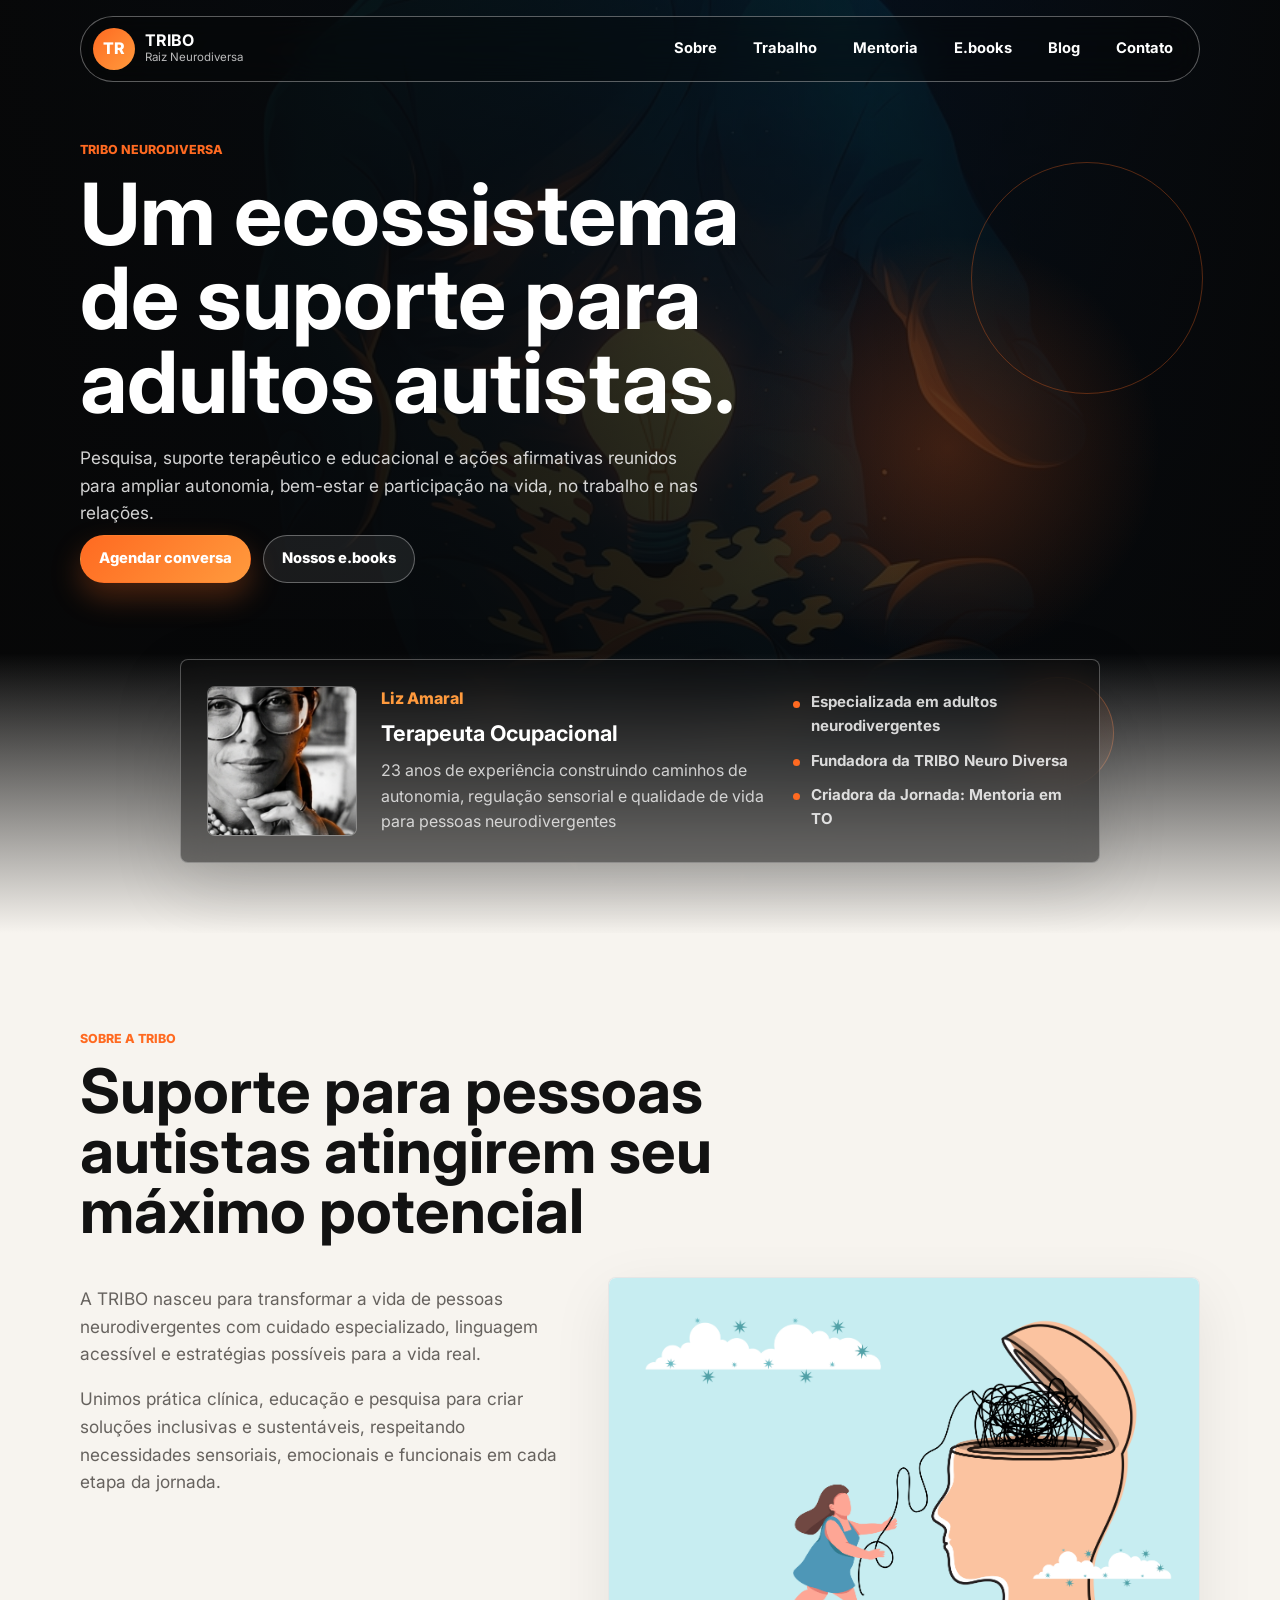
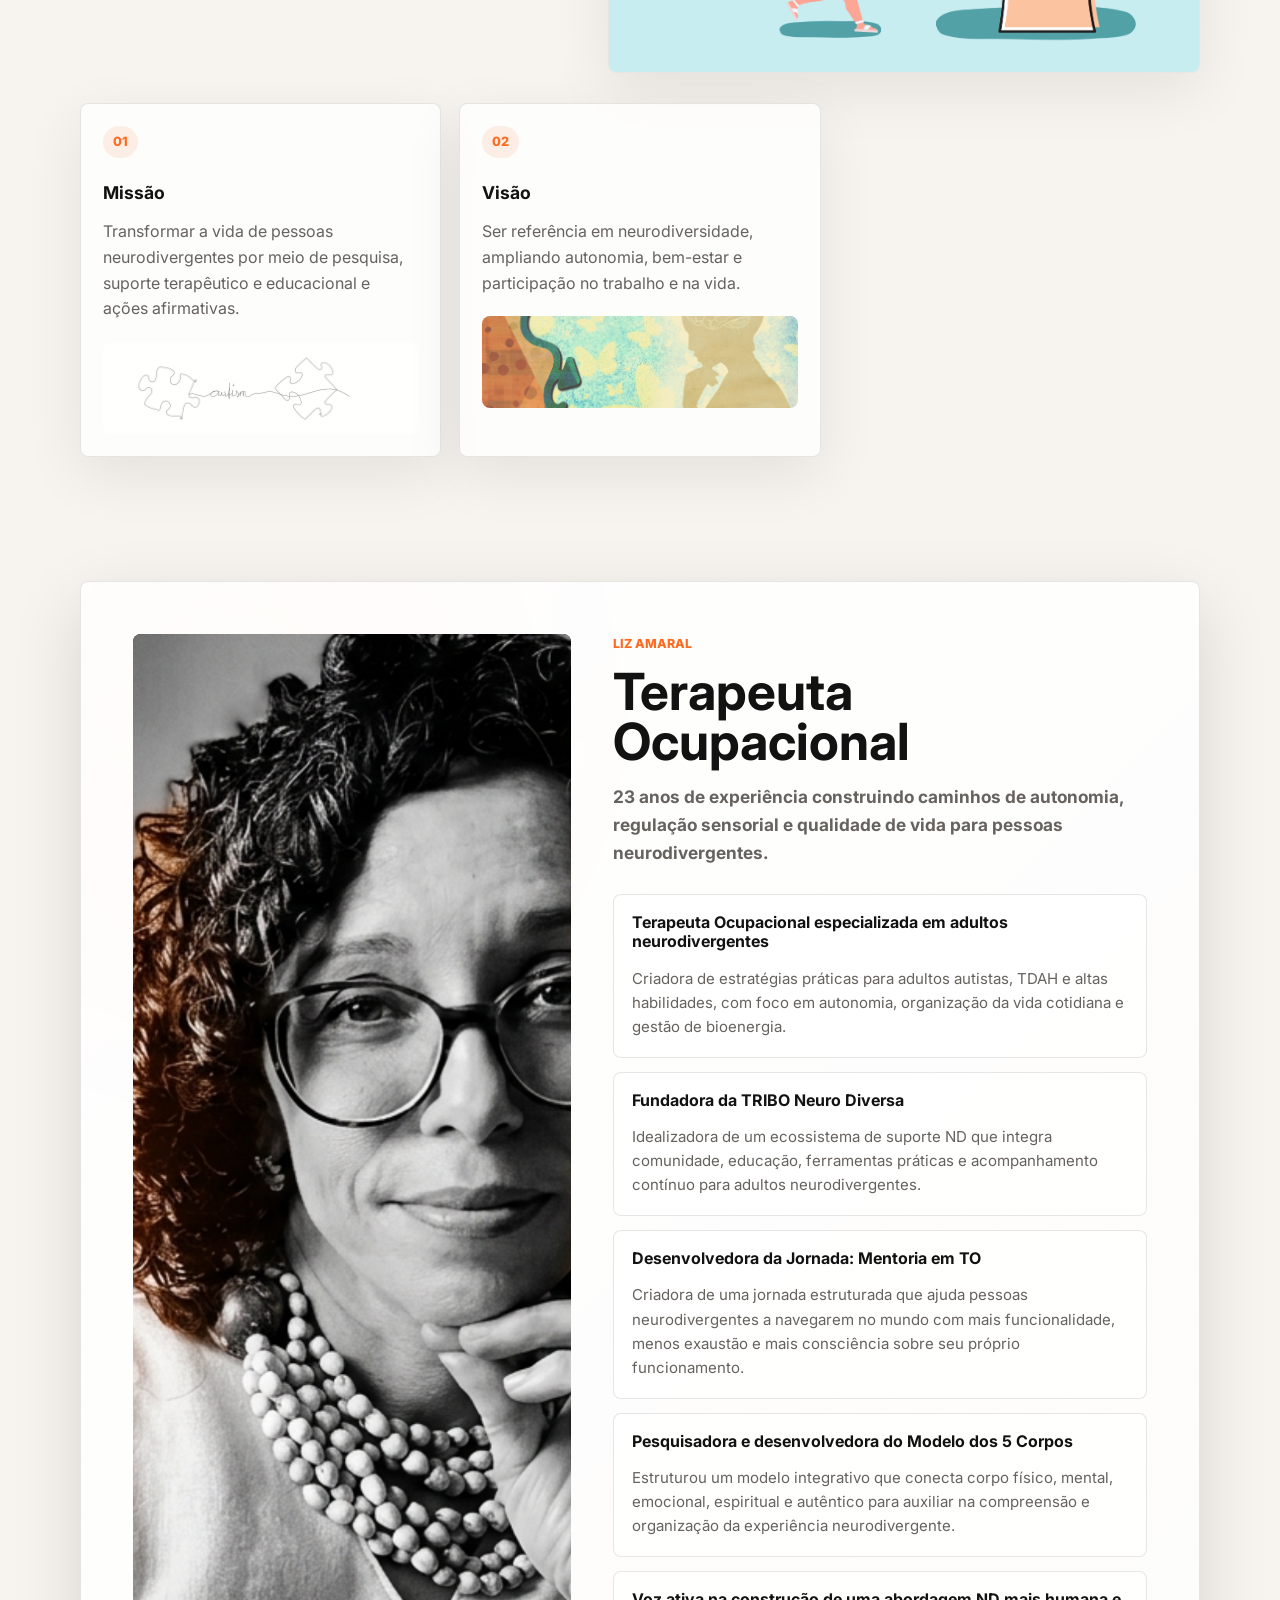
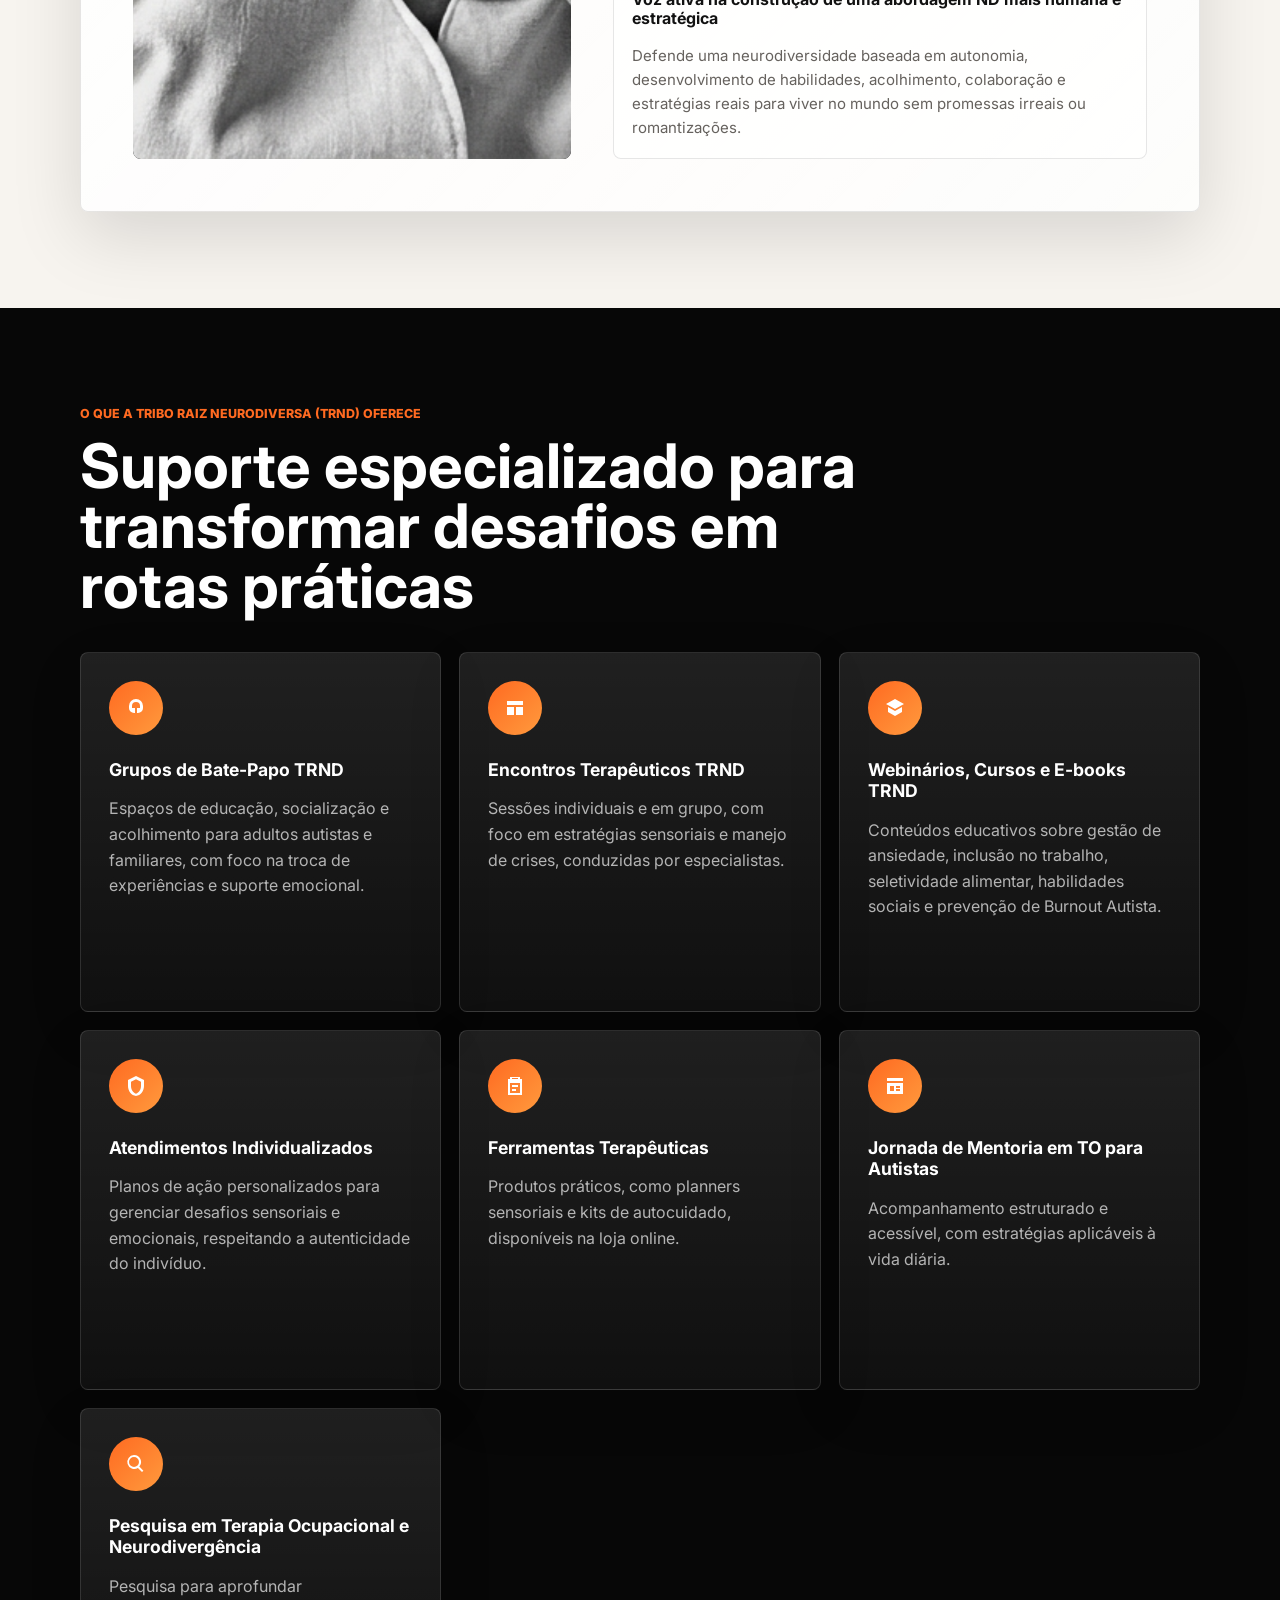
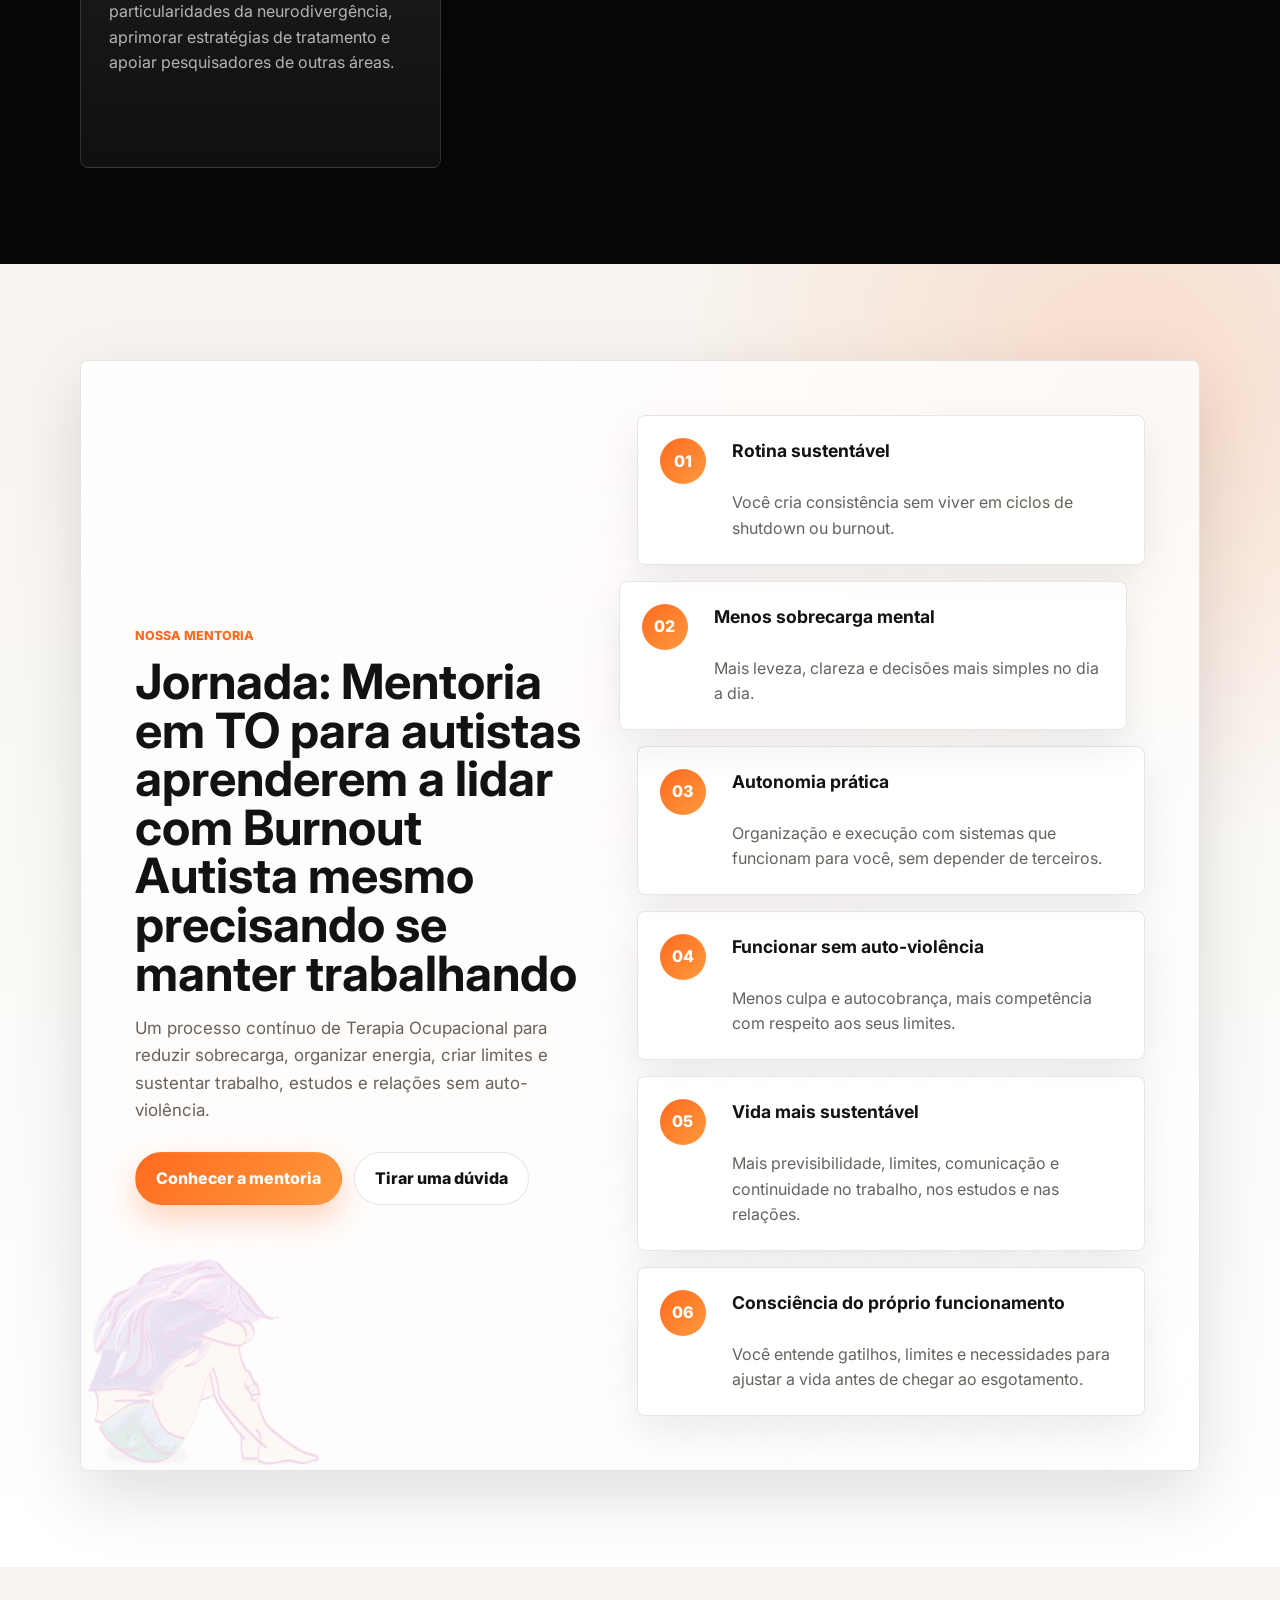
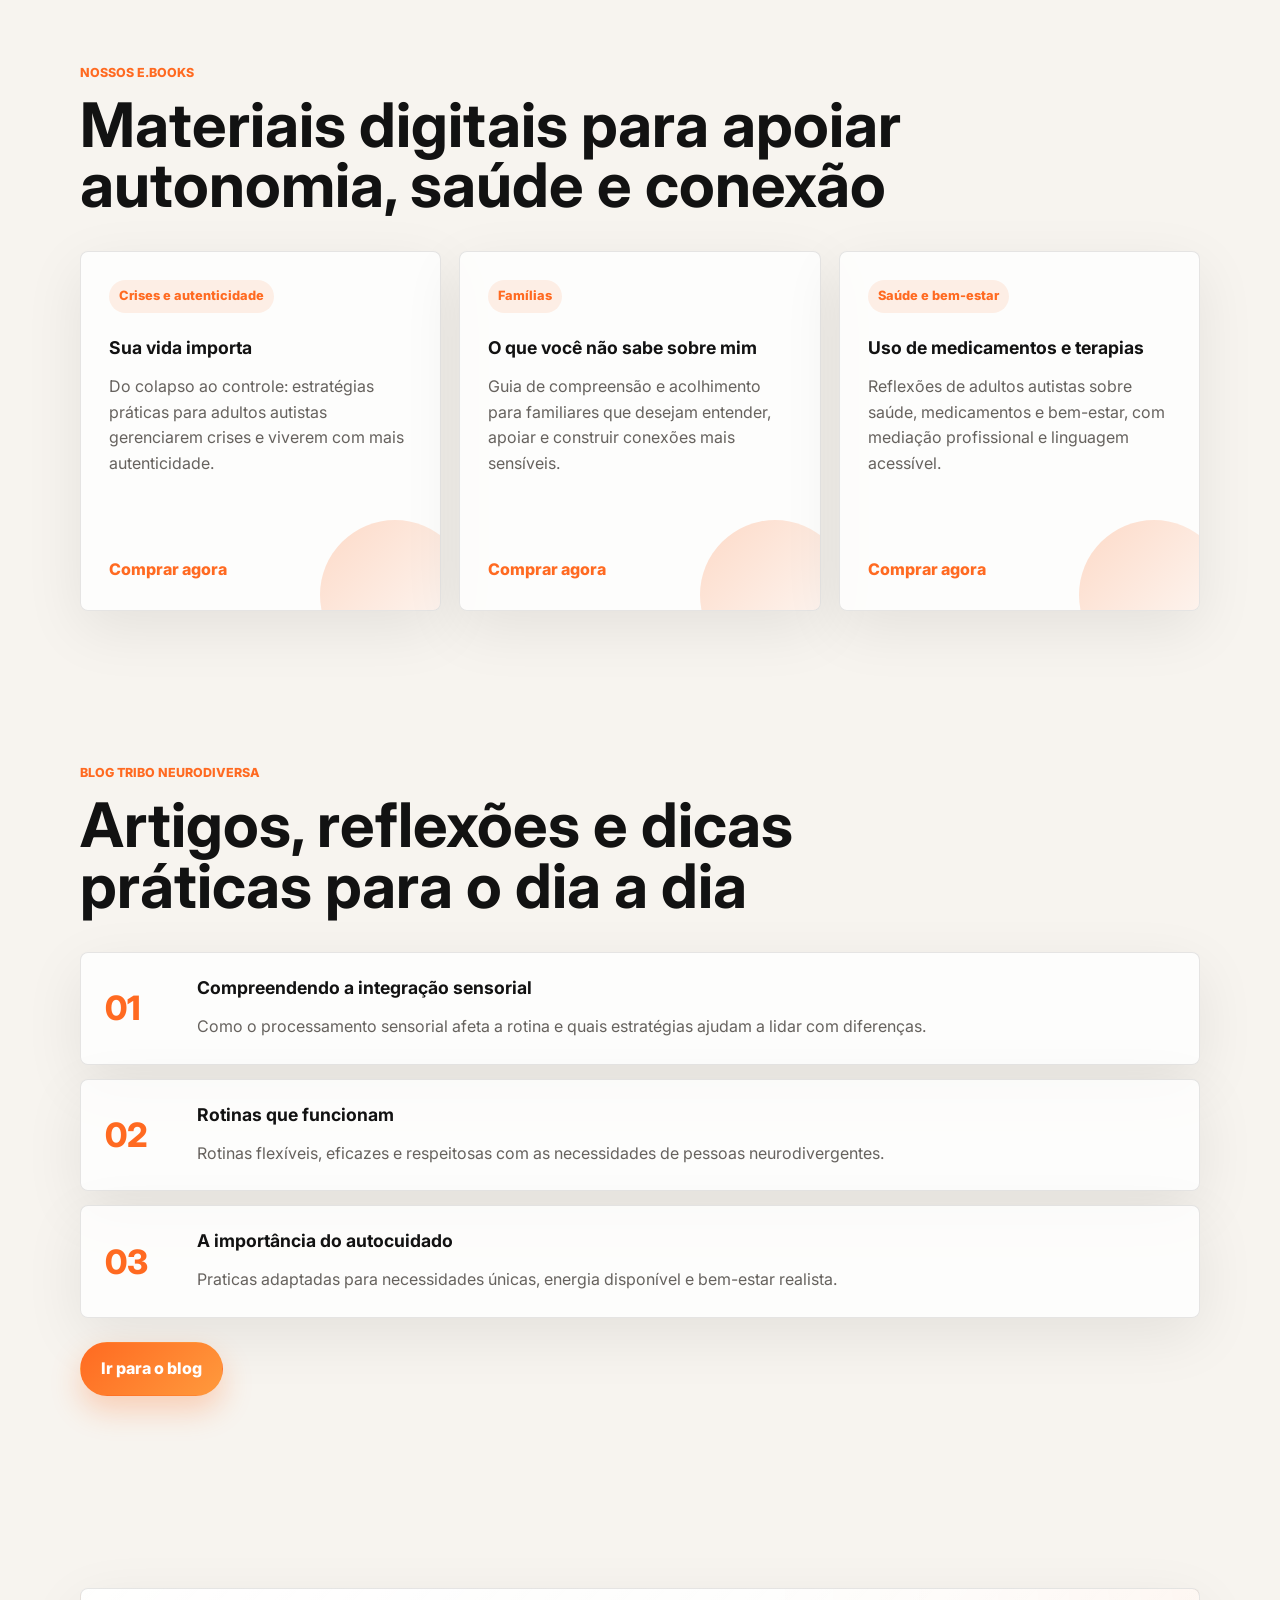
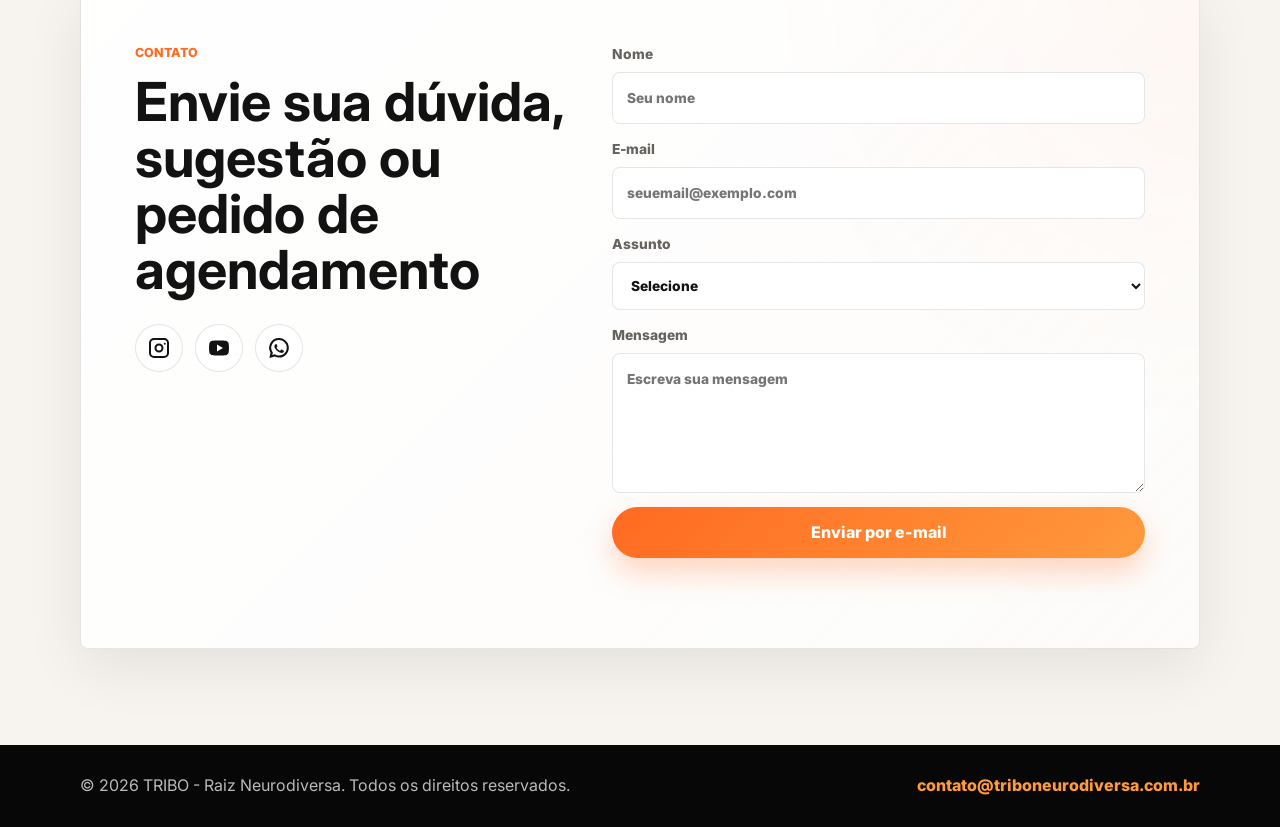
==== commit 3fa535d2: "Atualiza conteudo e visual da TRIBO" ====
--- a/index.html
+++ b/index.html
@@ -5,7 +5,7 @@
     <meta name="viewport" content="width=device-width, initial-scale=1.0" />
     <meta
       name="description"
-      content="TRIBO Raiz Neurodiversa: terapia ocupacional para pessoas neurodivergentes, com acolhimento, autonomia e recursos baseados em evidências."
+      content="TRIBO Raiz Neurodiversa: ecossistema de suporte para adultos autistas, com pesquisa, suporte terapêutico e educacional e ações afirmativas."
     />
     <title>TRIBO Raiz Neurodiversa | Terapia Ocupacional</title>
     <link rel="preconnect" href="https://fonts.googleapis.com" />
@@ -35,7 +35,7 @@
         <a href="#sobre">Sobre</a>
         <a href="#trabalho">Trabalho</a>
         <a href="#mentoria">Mentoria</a>
-        <a href="#ebooks">Ebooks</a>
+        <a href="#ebooks">E.books</a>
         <a href="blog.html">Blog</a>
         <a href="#contato">Contato</a>
       </nav>
@@ -45,30 +45,33 @@
       <section class="hero" id="inicio">
         <div class="hero-bg" aria-hidden="true"></div>
         <div class="hero-content reveal">
-          <p class="eyebrow">Terapia Ocupacional especializada</p>
-          <h1>Estratégias para viver com mais energia, autonomia e autenticidade</h1>
+          <p class="eyebrow">Tribo Neurodiversa</p>
+          <h1>Um ecossistema de suporte para adultos autistas.</h1>
           <p>
-            A TRIBO Raiz Neurodiversa apoia pessoas neurodivergentes com acolhimento,
-            conhecimento e intervenções personalizadas para a vida real
+            Pesquisa, suporte terapêutico e educacional e ações afirmativas reunidos para
+            ampliar autonomia, bem-estar e participação na vida, no trabalho e nas relações.
           </p>
           <div class="hero-actions">
             <a class="btn primary" href="#contato">Agendar conversa</a>
-            <a class="btn ghost" href="#ebooks">Explorar ebooks</a>
+            <a class="btn ghost" href="#ebooks">Nossos e.books</a>
           </div>
         </div>
         <div class="hero-card reveal" style="--delay: 120ms">
+          <figure class="hero-profile-image">
+            <img src="banner.png" alt="Liz Amaral, terapeuta ocupacional da TRIBO Raiz Neurodiversa" />
+          </figure>
           <div>
             <span>Liz Amaral</span>
             <strong>Terapeuta Ocupacional</strong>
             <p>
-              Mais de 22 anos de experiência construindo caminhos de autonomia, regulação
-              sensorial e qualidade de vida para pessoas neurodivergentes
+              23 anos de experiência construindo caminhos de autonomia, regulação sensorial
+              e qualidade de vida para pessoas neurodivergentes
             </p>
           </div>
           <ul>
-            <li>Especialista em Neuropsicologia</li>
-            <li>Criadora de recursos para adultos autistas</li>
-            <li>Mentora da Jornada em TO</li>
+            <li>Especializada em adultos neurodivergentes</li>
+            <li>Fundadora da TRIBO Neuro Diversa</li>
+            <li>Criadora da Jornada: Mentoria em TO</li>
           </ul>
         </div>
       </section>
@@ -76,45 +79,87 @@
       <section class="section intro" id="sobre">
         <div class="section-heading reveal">
           <p class="eyebrow">Sobre a TRIBO</p>
-          <h2>Um espaço seguro e respeitoso para todas as formas de ser</h2>
+          <h2>Suporte para pessoas autistas atingirem seu máximo potencial</h2>
         </div>
         <div class="intro-grid">
-          <article class="intro-copy reveal">
-            <p>
-              A TRIBO nasceu com o propósito de criar um espaço acolhedor e especializado
-              para pessoas neurodivergentes. Como terapeuta ocupacional, Liz Amaral promove
-              autonomia, desenvolvimento de habilidades e qualidade de vida por meio de
-              abordagens personalizadas e baseadas em evidências.
-            </p>
-            <p>
-              Cada pessoa possui uma forma única de perceber e interagir com o mundo. O
-              trabalho da TRIBO respeita essas diferenças e cria recursos práticos para que
-              a jornada de desenvolvimento aconteça com mais segurança.
-            </p>
-          </article>
+          <div class="intro-story">
+            <article class="intro-copy reveal">
+              <p>
+                A TRIBO nasceu para transformar a vida de pessoas neurodivergentes com
+                cuidado especializado, linguagem acessível e estratégias possíveis para a
+                vida real.
+              </p>
+              <p>
+                Unimos prática clínica, educação e pesquisa para criar soluções inclusivas e
+                sustentáveis, respeitando necessidades sensoriais, emocionais e funcionais em
+                cada etapa da jornada.
+              </p>
+            </article>
+            <figure class="intro-media reveal" style="--delay: 80ms">
+              <img src="roszie-mood-7529905.png" alt="Ilustração de suporte emocional e organização mental" />
+            </figure>
+          </div>
           <div class="principles">
             <article class="floating-card reveal">
               <span class="icon">01</span>
-              <h3>Acolhimento</h3>
-              <p>Escuta qualificada e respeito as necessidades sensoriais, emocionais e funcionais.</p>
+              <h3>Missão</h3>
+              <p>Transformar a vida de pessoas neurodivergentes por meio de pesquisa, suporte terapêutico e educacional e ações afirmativas.</p>
             </article>
             <article class="floating-card reveal" style="--delay: 90ms">
               <span class="icon">02</span>
-              <h3>Conhecimento</h3>
-              <p>Recursos baseados em evidências científicas e práticas aplicáveis ao cotidiano.</p>
+              <h3>Visão</h3>
+              <p>Ser referência em neurodiversidade, ampliando autonomia, bem-estar e participação no trabalho e na vida.</p>
             </article>
             <article class="floating-card reveal" style="--delay: 180ms">
               <span class="icon">03</span>
-              <h3>Potencial</h3>
-              <p>Estratégias para fortalecer habilidades singulares, autonomia e bem-estar.</p>
-            </article>
+              <h3>Valores</h3>
+              <p>Inovação, inclusão e empoderamento guiados por colaboração e decisões baseadas em pesquisa.</p>
+            </article>
+          </div>
+        </div>
+      </section>
+
+      <section class="section profile" id="liz-amaral">
+        <div class="profile-panel reveal">
+          <figure class="profile-media">
+            <img src="banner.png" alt="Retrato de Liz Amaral com identidade visual da TRIBO" />
+          </figure>
+          <div class="profile-copy">
+            <p class="eyebrow">Liz Amaral</p>
+            <h2>Terapeuta Ocupacional</h2>
+            <p class="profile-lead">
+              23 anos de experiência construindo caminhos de autonomia, regulação sensorial
+              e qualidade de vida para pessoas neurodivergentes.
+            </p>
+            <div class="profile-list">
+              <article>
+                <h3>Terapeuta Ocupacional especializada em adultos neurodivergentes</h3>
+                <p>Criadora de estratégias práticas para adultos autistas, TDAH e altas habilidades, com foco em autonomia, organização da vida cotidiana e gestão de bioenergia.</p>
+              </article>
+              <article>
+                <h3>Fundadora da TRIBO Neuro Diversa</h3>
+                <p>Idealizadora de um ecossistema de suporte ND que integra comunidade, educação, ferramentas práticas e acompanhamento contínuo para adultos neurodivergentes.</p>
+              </article>
+              <article>
+                <h3>Desenvolvedora da Jornada: Mentoria em TO</h3>
+                <p>Criadora de uma jornada estruturada que ajuda pessoas neurodivergentes a navegarem no mundo com mais funcionalidade, menos exaustão e mais consciência sobre seu próprio funcionamento.</p>
+              </article>
+              <article>
+                <h3>Pesquisadora e desenvolvedora do Modelo dos 5 Corpos</h3>
+                <p>Estruturou um modelo integrativo que conecta corpo físico, mental, emocional, espiritual e autêntico para auxiliar na compreensão e organização da experiência neurodivergente.</p>
+              </article>
+              <article>
+                <h3>Voz ativa na construção de uma abordagem ND mais humana e estratégica</h3>
+                <p>Defende uma neurodiversidade baseada em autonomia, desenvolvimento de habilidades, acolhimento, colaboração e estratégias reais para viver no mundo sem promessas irreais ou romantizações.</p>
+              </article>
+            </div>
           </div>
         </div>
       </section>
 
       <section class="section work" id="trabalho">
         <div class="section-heading reveal">
-          <p class="eyebrow">Como a TRIBO atua</p>
+          <p class="eyebrow">O que a Tribo Raiz Neurodiversa (TRND) oferece</p>
           <h2>Suporte especializado para transformar desafios em rotas práticas</h2>
         </div>
         <div class="work-grid">
@@ -122,22 +167,50 @@
             <div class="service-icon" aria-hidden="true">
               <svg viewBox="0 0 24 24"><path d="M12 3a7 7 0 0 0-7 7v2a5 5 0 0 0 5 5h1v-5H8v-2a4 4 0 1 1 8 0v2h-3v5h1a5 5 0 0 0 5-5v-2a7 7 0 0 0-7-7Z"/></svg>
             </div>
-            <h3>Regulação sensorial</h3>
-            <p>Estratégias para mapear gatilhos, prevenir crises e construir planos de autorregulação.</p>
+            <h3>Grupos de Bate-Papo TRND</h3>
+            <p>Espaços de educação, socialização e acolhimento para adultos autistas e familiares, com foco na troca de experiências e suporte emocional.</p>
           </article>
           <article class="service-card reveal" style="--delay: 80ms">
             <div class="service-icon" aria-hidden="true">
               <svg viewBox="0 0 24 24"><path d="M4 5h16v4H4V5Zm0 6h7v8H4v-8Zm9 0h7v8h-7v-8Z"/></svg>
             </div>
-            <h3>Rotinas funcionais</h3>
-            <p>Organização de atividades, energia, autocuidado e participação social com flexibilidade.</p>
+            <h3>Encontros Terapêuticos TRND</h3>
+            <p>Sessões individuais e em grupo, com foco em estratégias sensoriais e manejo de crises, conduzidas por especialistas.</p>
           </article>
           <article class="service-card reveal" style="--delay: 160ms">
             <div class="service-icon" aria-hidden="true">
               <svg viewBox="0 0 24 24"><path d="M12 3 3 8l9 5 9-5-9-5Zm-7 8v5l7 4 7-4v-5l-7 4-7-4Z"/></svg>
             </div>
-            <h3>Psicoeducação</h3>
-            <p>Materiais e conversas para ampliar compreensão, comunicação e acolhimento familiar.</p>
+            <h3>Webinários, Cursos e E-books TRND</h3>
+            <p>Conteúdos educativos sobre gestão de ansiedade, inclusão no trabalho, seletividade alimentar, habilidades sociais e prevenção de Burnout Autista.</p>
+          </article>
+          <article class="service-card reveal" style="--delay: 240ms">
+            <div class="service-icon" aria-hidden="true">
+              <svg viewBox="0 0 24 24"><path d="M12 2 4 6v6c0 5 3.4 9.4 8 10 4.6-.6 8-5 8-10V6l-8-4Zm0 3.2 5 2.5V12c0 3.6-2 6.7-5 7.7-3-1-5-4.1-5-7.7V7.7l5-2.5Z"/></svg>
+            </div>
+            <h3>Atendimentos Individualizados</h3>
+            <p>Planos de ação personalizados para gerenciar desafios sensoriais e emocionais, respeitando a autenticidade do indivíduo.</p>
+          </article>
+          <article class="service-card reveal" style="--delay: 320ms">
+            <div class="service-icon" aria-hidden="true">
+              <svg viewBox="0 0 24 24"><path d="M7 3h10v2h2v16H5V5h2V3Zm2 2h6V4H9v1Zm-2 4v10h10V9H7Zm2 2h6v2H9v-2Zm0 4h4v2H9v-2Z"/></svg>
+            </div>
+            <h3>Ferramentas Terapêuticas</h3>
+            <p>Produtos práticos, como planners sensoriais e kits de autocuidado, disponíveis na loja online.</p>
+          </article>
+          <article class="service-card reveal" style="--delay: 400ms">
+            <div class="service-icon" aria-hidden="true">
+              <svg viewBox="0 0 24 24"><path d="M4 4h16v3H4V4Zm0 5h16v11H4V9Zm3 3v5h4v-5H7Zm6 0v2h4v-2h-4Zm0 3v2h4v-2h-4Z"/></svg>
+            </div>
+            <h3>Jornada de Mentoria em TO para Autistas</h3>
+            <p>Acompanhamento estruturado e acessível, com estratégias aplicáveis à vida diária.</p>
+          </article>
+          <article class="service-card reveal" style="--delay: 480ms">
+            <div class="service-icon" aria-hidden="true">
+              <svg viewBox="0 0 24 24"><path d="M10 3a7 7 0 0 1 5.3 11.6l4.1 4.1-1.4 1.4-4.1-4.1A7 7 0 1 1 10 3Zm0 2a5 5 0 1 0 0 10 5 5 0 0 0 0-10Z"/></svg>
+            </div>
+            <h3>Pesquisa em Terapia Ocupacional e Neurodivergência</h3>
+            <p>Pesquisa para aprofundar particularidades da neurodivergência, aprimorar estratégias de tratamento e apoiar pesquisadores de outras áreas.</p>
           </article>
         </div>
       </section>
@@ -146,12 +219,10 @@
         <div class="mentorship-panel reveal">
           <div class="mentorship-copy">
             <p class="eyebrow">Nossa mentoria</p>
-            <h2>Jornada: Mentoria em TO para burnout autista</h2>
-            <p>
-              Um processo contínuo de Terapia Ocupacional para pessoas que vivem sobrecarga,
-              exaustão e dificuldade de sustentar rotina sem se violentar. A Jornada ajuda a
-              organizar energia, limites, autocuidado e funcionamento diário com estratégias
-              possíveis para a vida real.
+            <h2>Jornada: Mentoria em TO para autistas aprenderem a lidar com Burnout Autista mesmo precisando se manter trabalhando</h2>
+            <p>
+              Um processo contínuo de Terapia Ocupacional para reduzir sobrecarga, organizar
+              energia, criar limites e sustentar trabalho, estudos e relações sem auto-violência.
             </p>
             <div class="mentorship-actions">
               <a class="btn primary" href="https://lp-jornada-mentoria-to-psi.vercel.app/" target="_blank" rel="noreferrer">
@@ -164,18 +235,33 @@
           <div class="mentorship-card-stack" aria-label="Destaques da mentoria">
             <article class="mentorship-card">
               <span>01</span>
-              <h3>Trilha no seu ritmo</h3>
-              <p>Você pode entrar em qualquer momento, retomar etapas e avançar conforme sua energia permitir.</p>
+              <h3>Rotina sustentável</h3>
+              <p>Você cria consistência sem viver em ciclos de shutdown ou burnout.</p>
             </article>
             <article class="mentorship-card">
               <span>02</span>
-              <h3>Meet mensal com Liz</h3>
-              <p>Encontro ao vivo para ajustes, direcionamento e dúvidas, sem pressão para exposição.</p>
+              <h3>Menos sobrecarga mental</h3>
+              <p>Mais leveza, clareza e decisões mais simples no dia a dia.</p>
             </article>
             <article class="mentorship-card">
               <span>03</span>
-              <h3>Rotina possível</h3>
-              <p>Foco em reduzir sobrecarga, mapear o que drena e construir sistemas sustentáveis.</p>
+              <h3>Autonomia prática</h3>
+              <p>Organização e execução com sistemas que funcionam para você, sem depender de terceiros.</p>
+            </article>
+            <article class="mentorship-card">
+              <span>04</span>
+              <h3>Funcionar sem auto-violência</h3>
+              <p>Menos culpa e autocobrança, mais competência com respeito aos seus limites.</p>
+            </article>
+            <article class="mentorship-card">
+              <span>05</span>
+              <h3>Vida mais sustentável</h3>
+              <p>Mais previsibilidade, limites, comunicação e continuidade no trabalho, nos estudos e nas relações.</p>
+            </article>
+            <article class="mentorship-card">
+              <span>06</span>
+              <h3>Consciência do próprio funcionamento</h3>
+              <p>Você entende gatilhos, limites e necessidades para ajustar a vida antes de chegar ao esgotamento.</p>
             </article>
           </div>
         </div>
@@ -183,7 +269,7 @@
 
       <section class="section ebooks" id="ebooks">
         <div class="section-heading reveal">
-          <p class="eyebrow">Nossos ebooks</p>
+          <p class="eyebrow">Nossos e.books</p>
           <h2>Materiais digitais para apoiar autonomia, saúde e conexão</h2>
         </div>
         <div class="ebook-grid">
--- a/styles.css
+++ b/styles.css
@@ -149,8 +149,10 @@
   position: absolute;
   inset: 0;
   background:
-    linear-gradient(90deg, rgba(7, 7, 7, 0.88) 0%, rgba(7, 7, 7, 0.56) 38%, rgba(7, 7, 7, 0.08) 100%),
-    url("banner.png") center top / contain no-repeat,
+    radial-gradient(circle at 74% 48%, rgba(255, 106, 33, 0.22), transparent 20%),
+    linear-gradient(90deg, rgba(7, 7, 7, 0.96) 0%, rgba(7, 7, 7, 0.78) 42%, rgba(7, 7, 7, 0.58) 68%, rgba(7, 7, 7, 0.92) 100%),
+    linear-gradient(180deg, rgba(7, 7, 7, 0.22), rgba(7, 7, 7, 0.88)),
+    url("image.webp") 78% center / cover no-repeat,
     radial-gradient(circle at 90% 18%, rgba(255, 106, 33, 0.32), transparent 24%),
     linear-gradient(135deg, #050505 0%, #17110d 48%, #050505 100%);
   background-color: var(--black);
@@ -298,12 +300,12 @@
 }
 
 .hero-card {
-  max-width: 720px;
+  max-width: 920px;
   margin-top: 76px;
   margin-right: auto;
   margin-left: auto;
   display: grid;
-  grid-template-columns: minmax(0, 1fr) minmax(220px, 0.72fr);
+  grid-template-columns: 150px minmax(0, 1fr) minmax(220px, 0.72fr);
   gap: 24px;
   align-items: center;
   padding: 26px;
@@ -312,6 +314,24 @@
   background: rgba(7, 7, 7, 0.46);
   backdrop-filter: blur(16px);
   box-shadow: var(--shadow);
+}
+
+.hero-profile-image {
+  height: 150px;
+  margin: 0;
+  overflow: hidden;
+  border: 1px solid rgba(255, 255, 255, 0.26);
+  border-radius: var(--radius);
+  background: rgba(255, 255, 255, 0.08);
+}
+
+.hero-profile-image img {
+  display: block;
+  width: 100%;
+  height: 100%;
+  object-fit: cover;
+  object-position: 10% 42%;
+  transform: scale(2.25);
 }
 
 .hero-card span {
@@ -370,9 +390,15 @@
 
 .intro-grid {
   display: grid;
-  grid-template-columns: minmax(0, 0.86fr) minmax(320px, 1fr);
+  gap: 30px;
+  align-items: start;
+}
+
+.intro-story {
+  display: grid;
+  grid-template-columns: minmax(0, 0.82fr) minmax(320px, 1fr);
   gap: 42px;
-  align-items: start;
+  align-items: stretch;
 }
 
 .intro-copy {
@@ -383,6 +409,24 @@
 
 .intro-copy p:first-child {
   margin-top: 0;
+}
+
+.intro-media {
+  position: relative;
+  min-height: 320px;
+  margin: 0;
+  overflow: hidden;
+  border: 1px solid var(--line);
+  border-radius: var(--radius);
+  background: var(--white);
+  box-shadow: 0 18px 60px rgba(7, 7, 7, 0.08);
+}
+
+.intro-media img {
+  display: block;
+  width: 100%;
+  height: 100%;
+  object-fit: cover;
 }
 
 .principles,
@@ -410,7 +454,27 @@
 .floating-card {
   min-height: 260px;
   padding: 22px;
+  overflow: hidden;
   transition: transform 0.25s ease, box-shadow 0.25s ease;
+}
+
+.floating-card::after {
+  content: "";
+  display: block;
+  width: 100%;
+  height: 92px;
+  margin-top: 20px;
+  border-radius: var(--radius);
+  background: url("image (3).webp") center / cover no-repeat;
+  opacity: 0.72;
+}
+
+.floating-card:nth-child(2)::after {
+  background-image: url("image (2).webp");
+}
+
+.floating-card:nth-child(3)::after {
+  background-image: url("tumisu-mental-health-2313430.jpg");
 }
 
 .floating-card:nth-child(2) {
@@ -455,8 +519,75 @@
 .floating-card p,
 .service-card p,
 .ebook-card p,
-.post p {
+.post p,
+.profile-list p {
   color: var(--muted);
+}
+
+.profile {
+  padding-top: 28px;
+}
+
+.profile-panel {
+  display: grid;
+  grid-template-columns: minmax(320px, 0.82fr) minmax(0, 1fr);
+  gap: 42px;
+  align-items: stretch;
+  padding: clamp(24px, 5vw, 52px);
+  border: 1px solid var(--line);
+  border-radius: var(--radius);
+  background:
+    linear-gradient(135deg, rgba(255, 255, 255, 0.92), rgba(255, 255, 255, 0.76)),
+    radial-gradient(circle at 12% 10%, rgba(255, 106, 33, 0.2), transparent 30%);
+  box-shadow: var(--shadow);
+}
+
+.profile-media {
+  min-height: 520px;
+  margin: 0;
+  overflow: hidden;
+  border-radius: var(--radius);
+  background: var(--black);
+}
+
+.profile-media img {
+  display: block;
+  width: 100%;
+  height: 100%;
+  object-fit: cover;
+  object-position: 13% center;
+}
+
+.profile-copy h2 {
+  font-size: clamp(2.1rem, 4vw, 3.65rem);
+}
+
+.profile-lead {
+  color: var(--muted);
+  font-size: 1.08rem;
+  font-weight: 700;
+}
+
+.profile-list {
+  display: grid;
+  gap: 14px;
+  margin-top: 28px;
+}
+
+.profile-list article {
+  padding: 18px;
+  border: 1px solid var(--line);
+  border-radius: var(--radius);
+  background: rgba(255, 255, 255, 0.74);
+}
+
+.profile-list h3 {
+  font-size: 1rem;
+}
+
+.profile-list p {
+  margin-bottom: 0;
+  font-size: 0.94rem;
 }
 
 .work {
@@ -476,7 +607,7 @@
 }
 
 .service-card {
-  min-height: 310px;
+  min-height: 360px;
   padding: 28px;
   color: var(--white);
   background: linear-gradient(180deg, rgba(255, 255, 255, 0.1), rgba(255, 255, 255, 0.04));
@@ -514,6 +645,7 @@
 }
 
 .mentorship-panel {
+  position: relative;
   display: grid;
   grid-template-columns: minmax(0, 0.95fr) minmax(320px, 1.05fr);
   gap: 42px;
@@ -525,6 +657,24 @@
     linear-gradient(135deg, rgba(255, 255, 255, 0.96), rgba(255, 255, 255, 0.74)),
     linear-gradient(135deg, rgba(255, 106, 33, 0.14), rgba(255, 154, 61, 0));
   box-shadow: var(--shadow);
+  overflow: hidden;
+}
+
+.mentorship-panel::before {
+  content: "";
+  position: absolute;
+  inset: auto auto 0 0;
+  width: min(270px, 30vw);
+  aspect-ratio: 1;
+  background: url("image (1).webp") left bottom / contain no-repeat;
+  opacity: 0.14;
+  pointer-events: none;
+}
+
+.mentorship-copy,
+.mentorship-card-stack {
+  position: relative;
+  z-index: 1;
 }
 
 .mentorship-copy p:not(.eyebrow) {
@@ -534,7 +684,7 @@
 }
 
 .mentorship-copy h2 {
-  font-size: clamp(2.15rem, 4.6vw, 4.25rem);
+  font-size: clamp(2rem, 3.8vw, 3.55rem);
   line-height: 1;
 }
 
@@ -664,10 +814,11 @@
 
 .blog-hero {
   position: relative;
-  min-height: 62vh;
+  min-height: 68vh;
   display: grid;
   align-items: end;
-  padding: 140px max(20px, calc((100% - 1120px) / 2)) 80px;
+  justify-items: end;
+  padding: 180px max(20px, calc((100% - 1120px) / 2)) 56px;
   overflow: hidden;
   color: var(--white);
   background: var(--black);
@@ -677,8 +828,10 @@
   position: absolute;
   inset: 0;
   background:
-    linear-gradient(90deg, rgba(7, 7, 7, 0.88) 0%, rgba(7, 7, 7, 0.56) 48%, rgba(7, 7, 7, 0.22) 100%),
-    url("banner.png") center top / contain no-repeat,
+    radial-gradient(ellipse at 24% 42%, rgba(7, 7, 7, 0.04) 0%, rgba(7, 7, 7, 0.08) 26%, rgba(7, 7, 7, 0.72) 62%, rgba(7, 7, 7, 0.96) 100%),
+    linear-gradient(90deg, rgba(7, 7, 7, 0.08) 0%, rgba(7, 7, 7, 0.22) 34%, rgba(7, 7, 7, 0.82) 72%, rgba(7, 7, 7, 0.96) 100%),
+    linear-gradient(180deg, rgba(7, 7, 7, 0.08) 0%, rgba(7, 7, 7, 0.48) 100%),
+    url("banner.png") left top / auto 100% no-repeat,
     radial-gradient(circle at 88% 20%, rgba(255, 106, 33, 0.28), transparent 24%),
     linear-gradient(135deg, #050505 0%, #17110d 48%, #050505 100%);
   background-color: var(--black);
@@ -720,13 +873,21 @@
 .blog-hero-content {
   position: relative;
   z-index: 1;
-  max-width: 860px;
+  max-width: 390px;
+  margin-top: 260px;
+  text-align: right;
+}
+
+.blog-hero-content h1 {
+  font-size: clamp(1.8rem, 3.1vw, 3rem);
+  line-height: 1.05;
 }
 
 .blog-hero-content p:not(.eyebrow) {
-  max-width: 680px;
+  max-width: 360px;
+  margin-left: auto;
   color: rgba(255, 255, 255, 0.8);
-  font-size: 1.1rem;
+  font-size: 0.9rem;
 }
 
 .blog-page {
@@ -996,8 +1157,10 @@
 
   .hero-bg {
     background:
-      linear-gradient(180deg, rgba(7, 7, 7, 0.78) 0%, rgba(7, 7, 7, 0.58) 58%, rgba(7, 7, 7, 0.3) 100%),
-      url("banner.png") center top / contain no-repeat,
+      radial-gradient(circle at 58% 30%, rgba(255, 106, 33, 0.2), transparent 22%),
+      linear-gradient(180deg, rgba(7, 7, 7, 0.86) 0%, rgba(7, 7, 7, 0.62) 44%, rgba(7, 7, 7, 0.88) 100%),
+      linear-gradient(90deg, rgba(7, 7, 7, 0.9), rgba(7, 7, 7, 0.35), rgba(7, 7, 7, 0.86)),
+      url("image.webp") center 24% / cover no-repeat,
       radial-gradient(circle at 86% 18%, rgba(255, 106, 33, 0.24), transparent 26%),
       linear-gradient(135deg, #050505 0%, #17110d 48%, #050505 100%);
     background-color: var(--black);
@@ -1014,7 +1177,18 @@
     grid-template-columns: 1fr;
   }
 
+  .hero-profile-image {
+    height: 220px;
+  }
+
+  .hero-profile-image img {
+    object-position: 8% 42%;
+    transform: scale(1.7);
+  }
+
   .intro-grid,
+  .intro-story,
+  .profile-panel,
   .blog-page-grid,
   .contact-panel {
     grid-template-columns: 1fr;
@@ -1022,6 +1196,15 @@
 
   .blog-sidebar {
     position: static;
+  }
+
+  .blog-hero-content {
+    max-width: min(360px, 56vw);
+    margin-top: 210px;
+  }
+
+  .blog-hero-content h1 {
+    font-size: clamp(1.65rem, 4.8vw, 2.55rem);
   }
 
   .principles,
@@ -1044,6 +1227,10 @@
     min-height: auto;
     transform: none;
   }
+
+  .profile-media {
+    min-height: 340px;
+  }
 }
 
 @media (max-width: 560px) {
@@ -1100,8 +1287,32 @@
   }
 
   .blog-hero {
-    min-height: 58vh;
-    padding-top: 116px;
+    min-height: 66vh;
+    padding-top: 150px;
+    padding-bottom: 42px;
+  }
+
+  .blog-hero-bg {
+    background:
+      radial-gradient(ellipse at 18% 36%, rgba(7, 7, 7, 0.04) 0%, rgba(7, 7, 7, 0.18) 34%, rgba(7, 7, 7, 0.88) 86%),
+      linear-gradient(90deg, rgba(7, 7, 7, 0.18) 0%, rgba(7, 7, 7, 0.54) 54%, rgba(7, 7, 7, 0.94) 100%),
+      linear-gradient(180deg, rgba(7, 7, 7, 0.06) 0%, rgba(7, 7, 7, 0.55) 100%),
+      url("banner.png") 26% top / auto 100% no-repeat,
+      radial-gradient(circle at 88% 20%, rgba(255, 106, 33, 0.28), transparent 24%),
+      linear-gradient(135deg, #050505 0%, #17110d 48%, #050505 100%);
+  }
+
+  .blog-hero-content {
+    max-width: 48vw;
+    margin-top: 180px;
+  }
+
+  .blog-hero-content h1 {
+    font-size: clamp(1.25rem, 6.5vw, 1.9rem);
+  }
+
+  .blog-hero-content p:not(.eyebrow) {
+    font-size: 0.88rem;
   }
 
   .contact-panel {
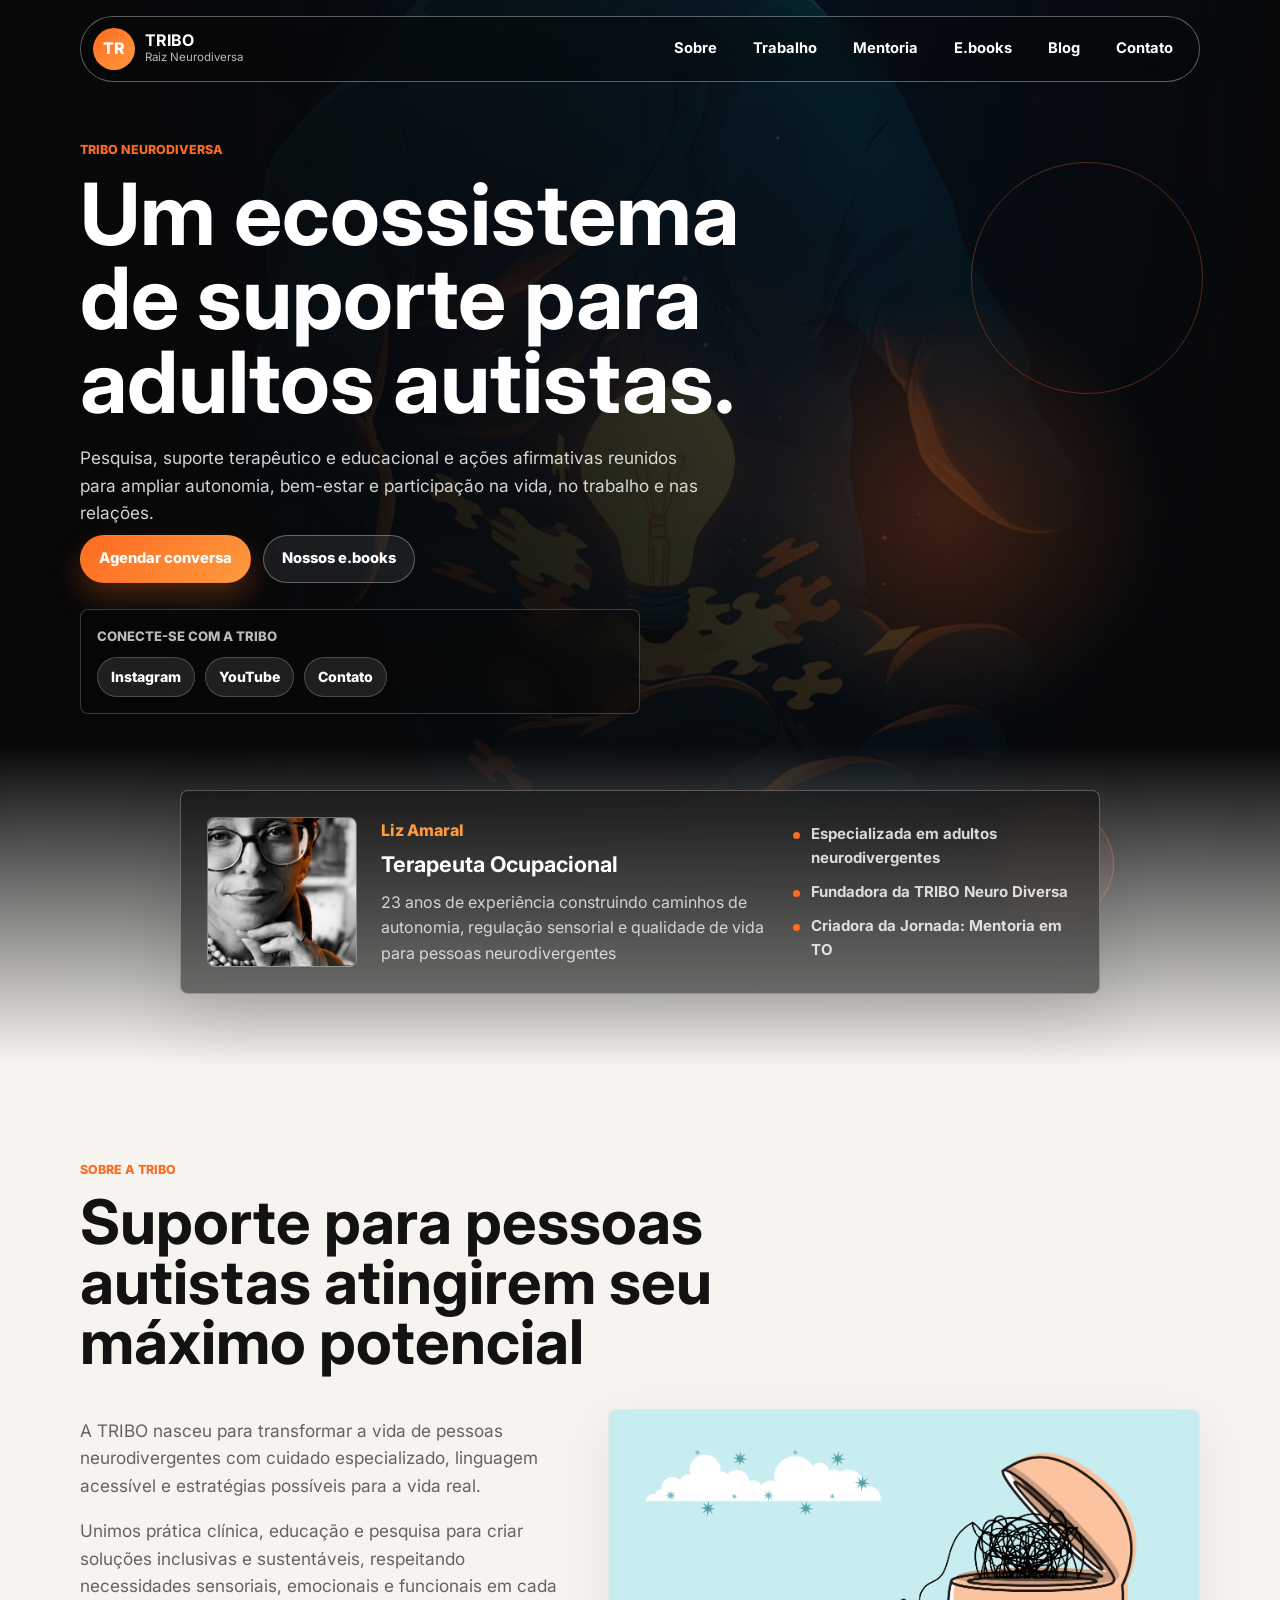
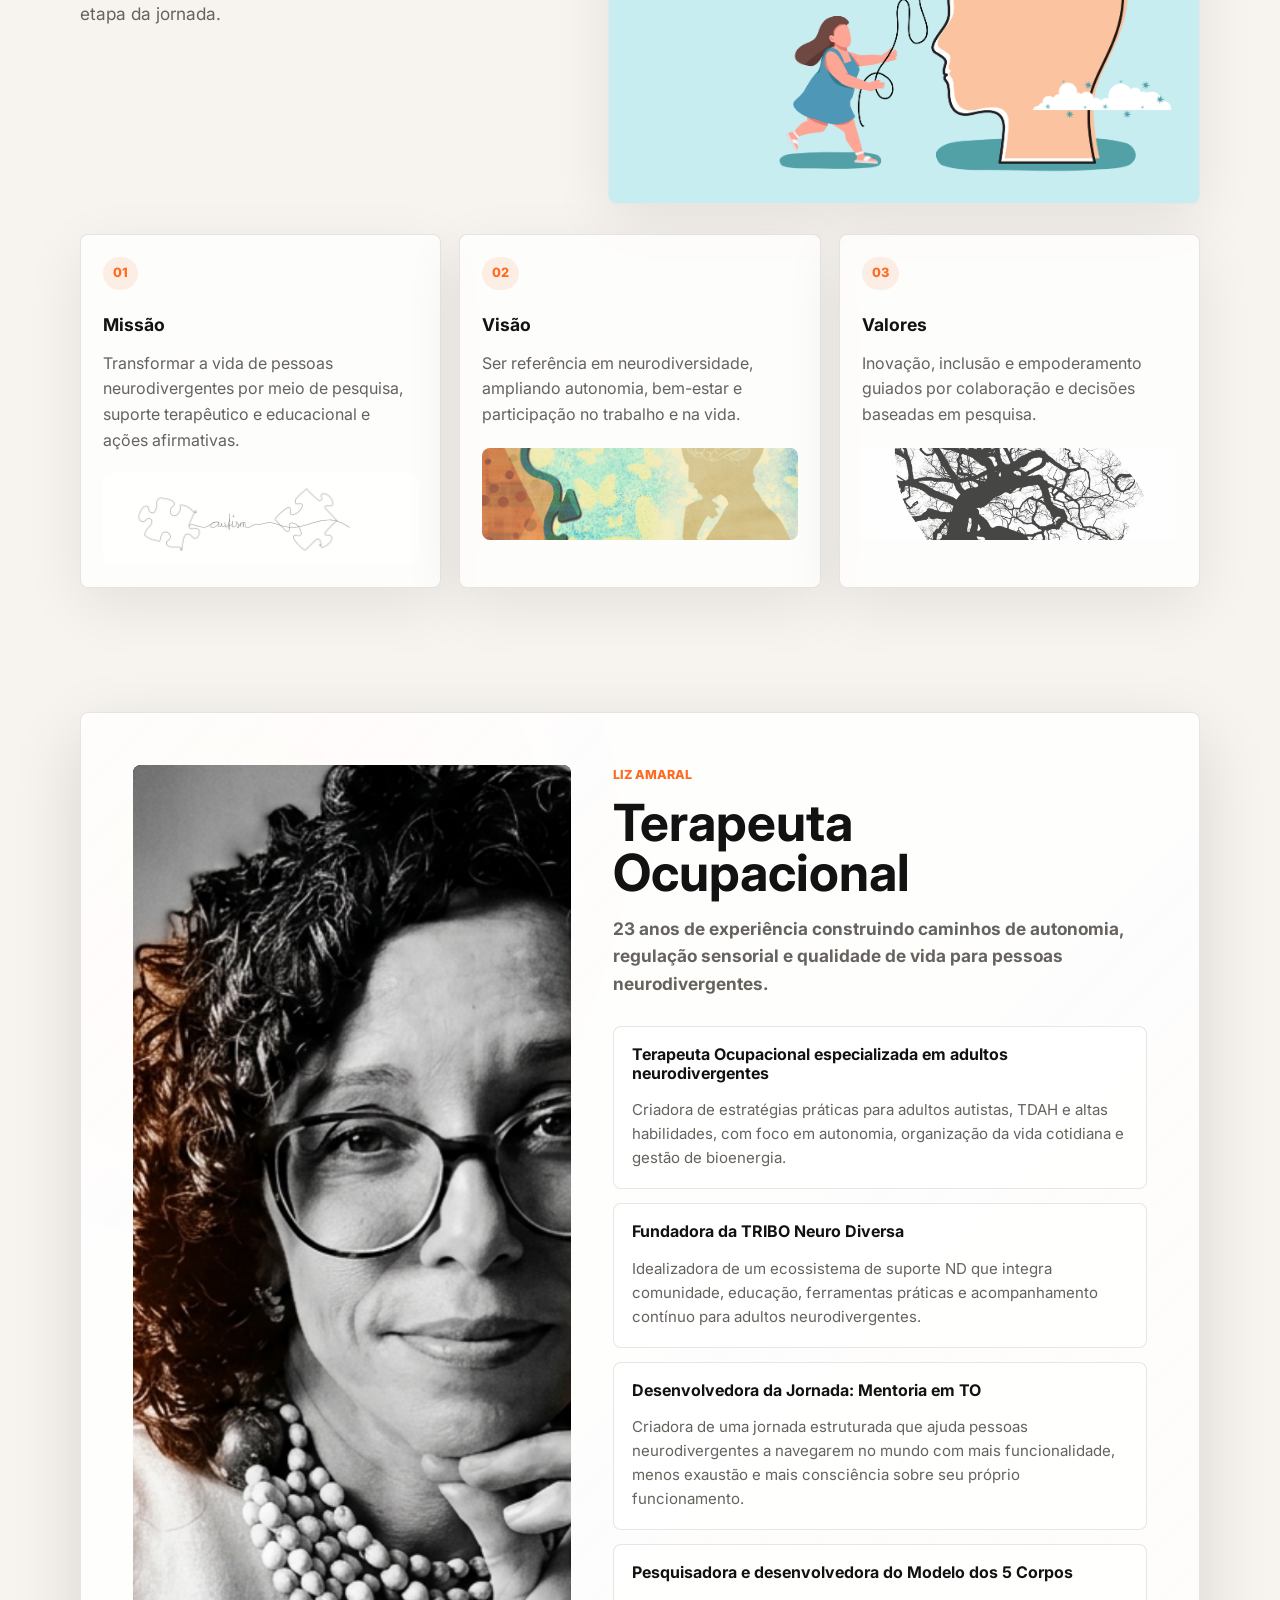
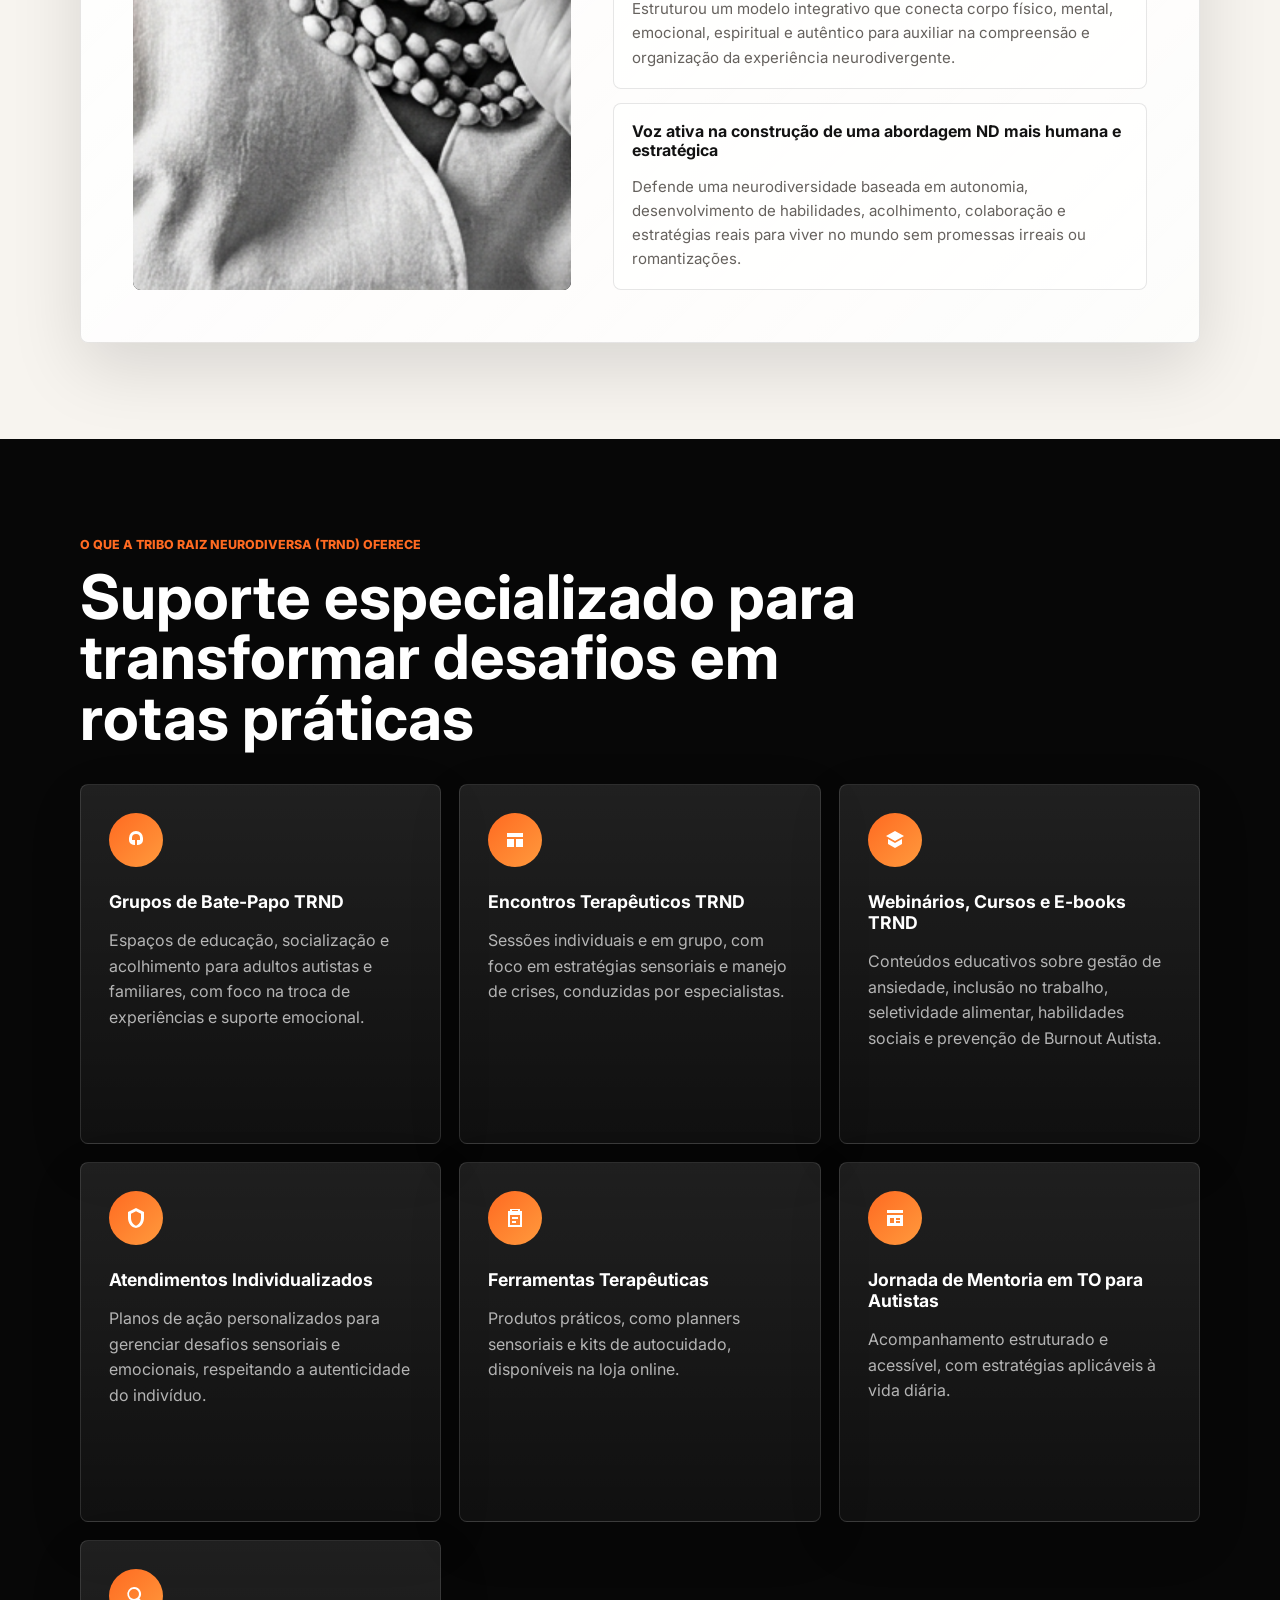
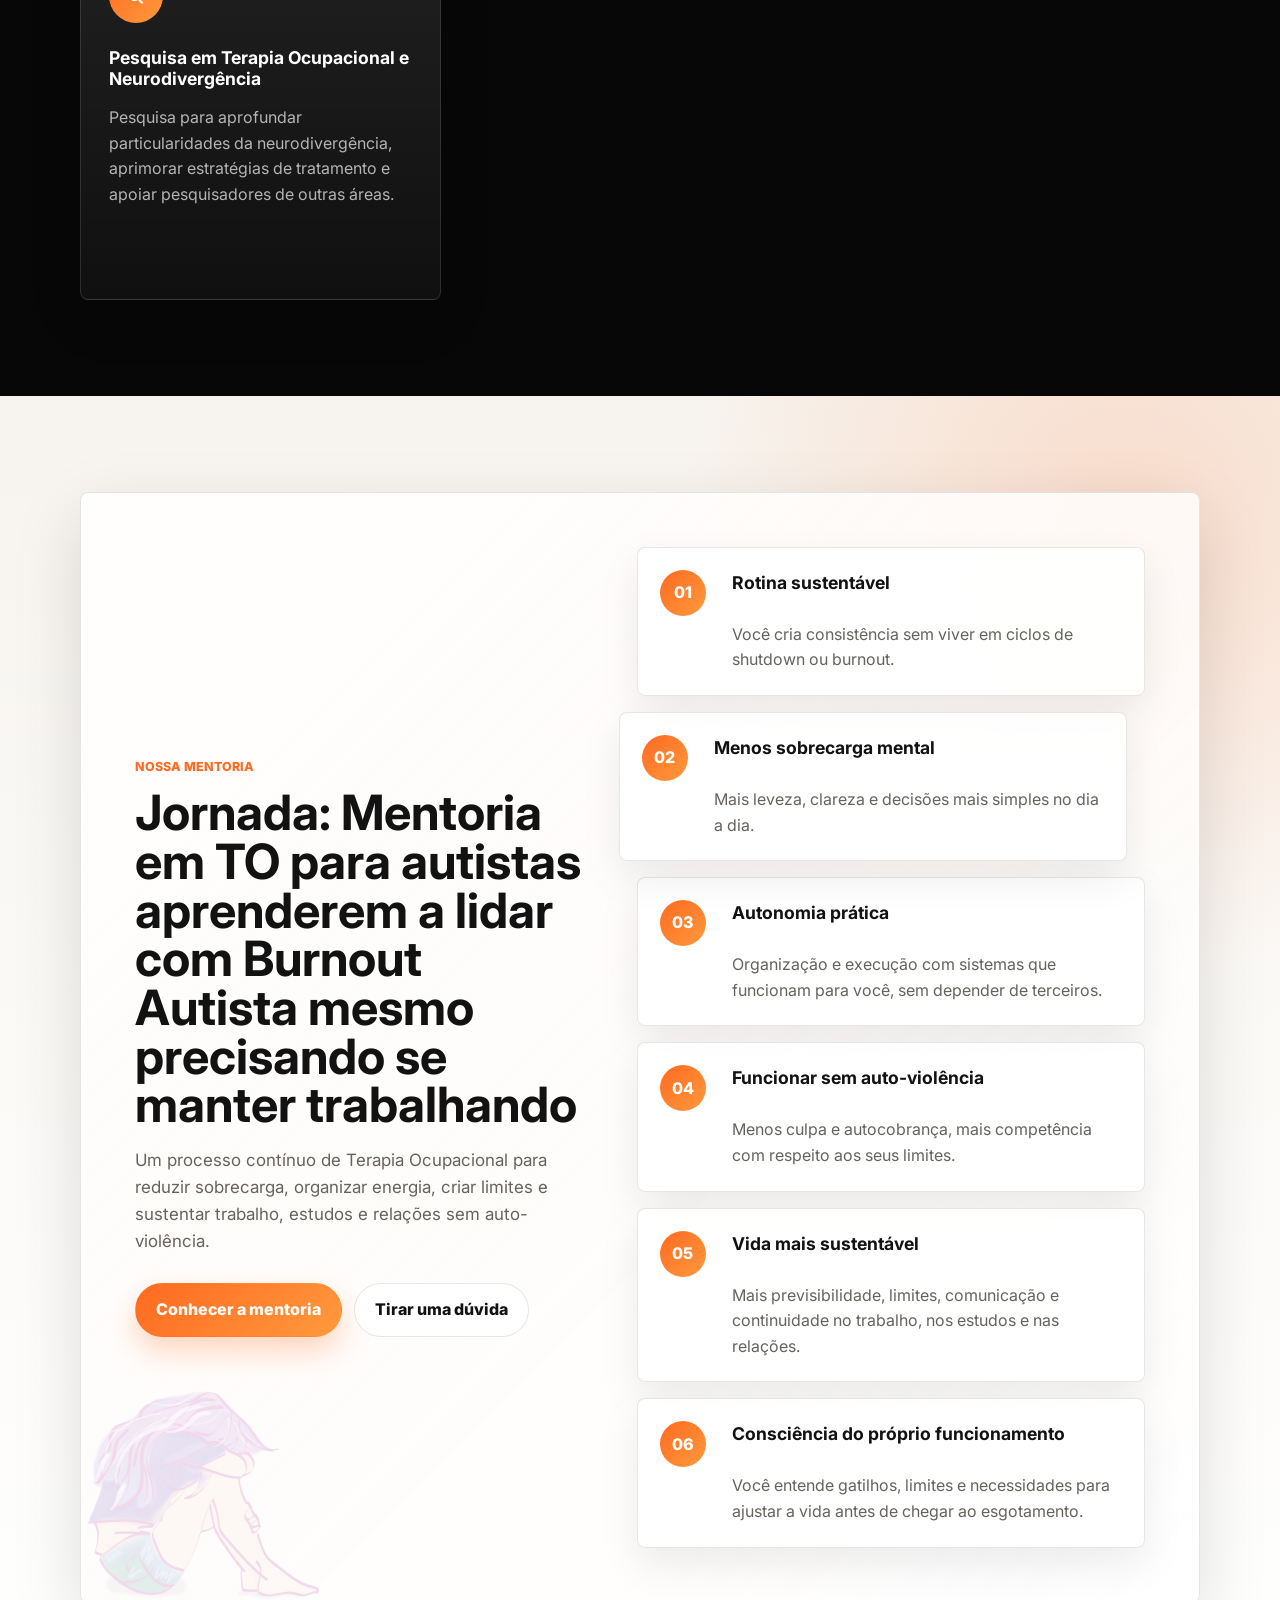
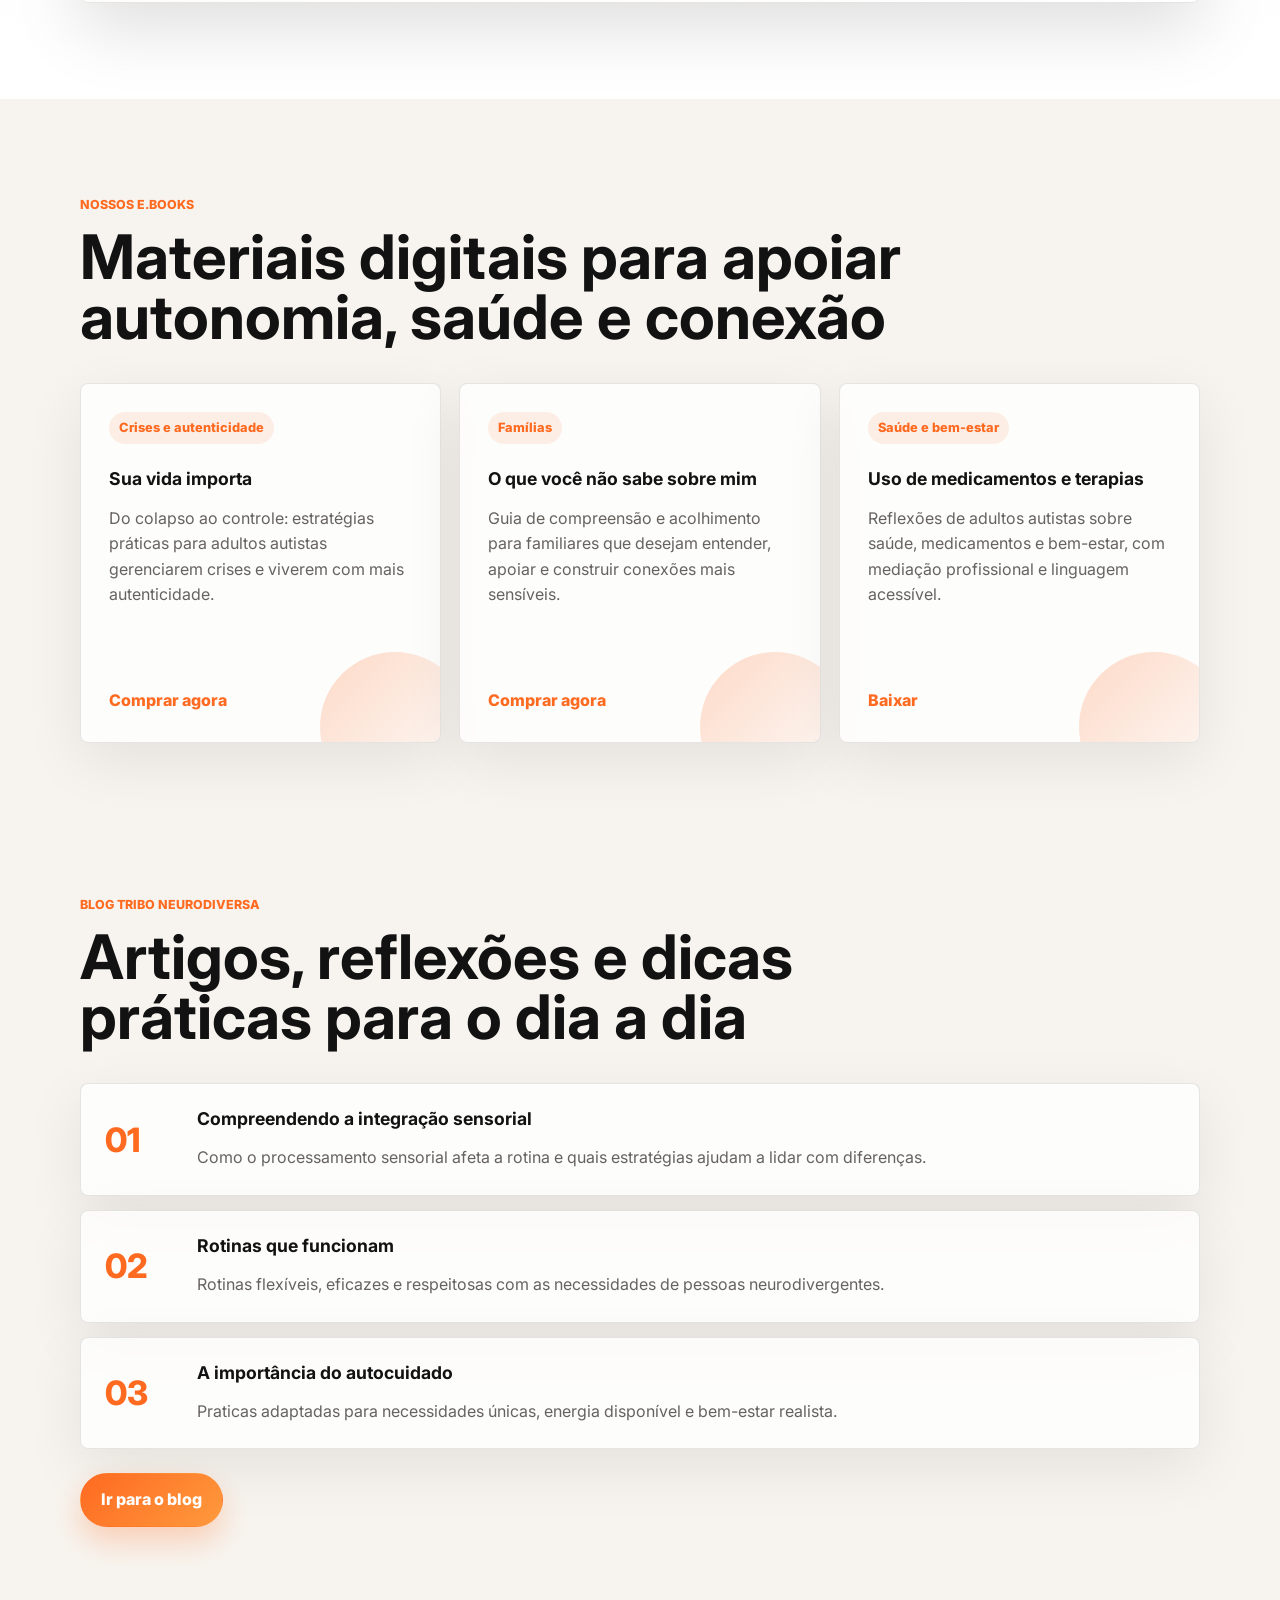
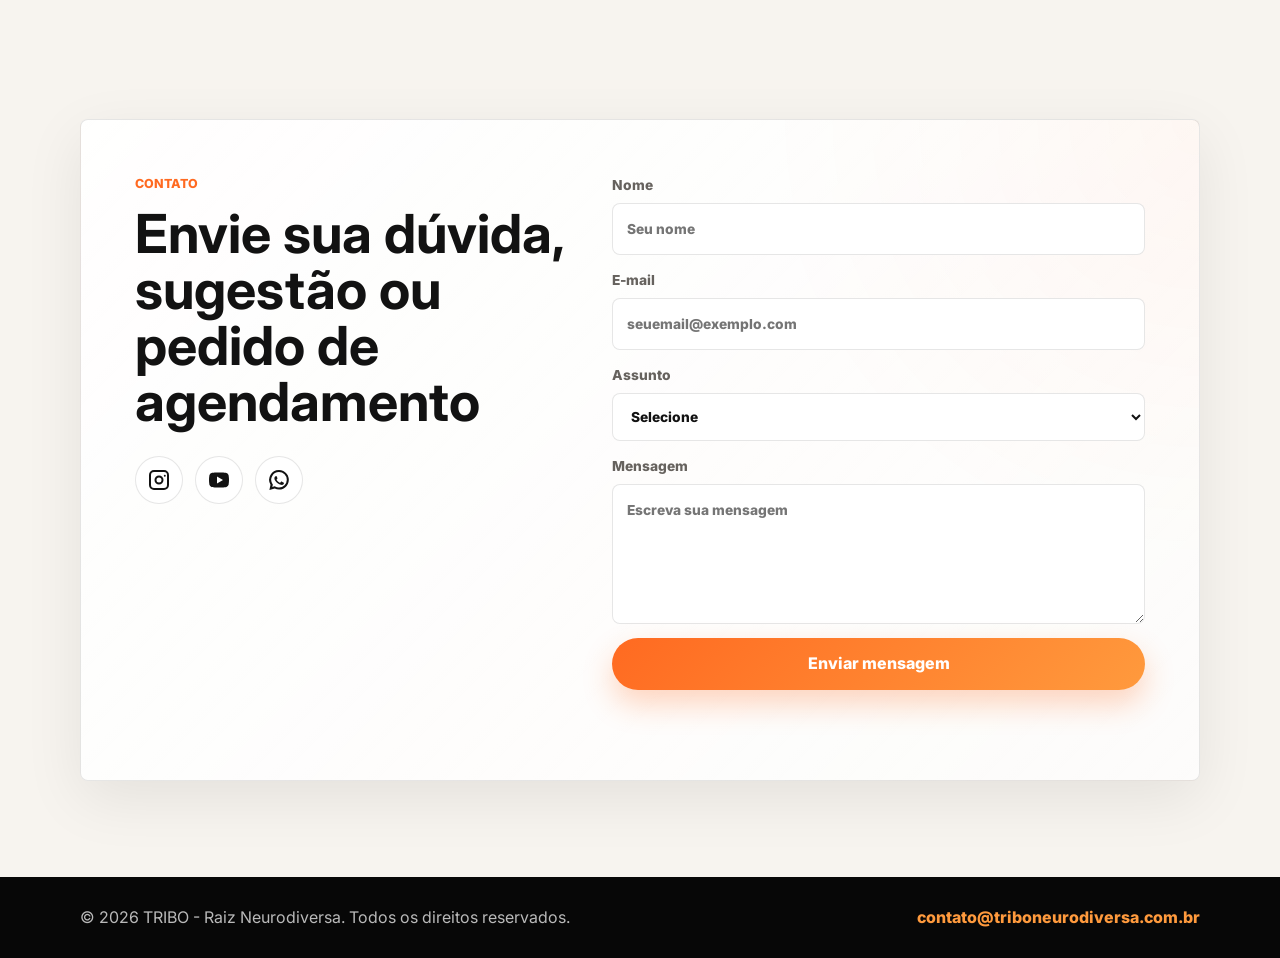
==== commit 36a2631b: "Atualiza formulario e links de ebooks" ====
--- a/index.html
+++ b/index.html
@@ -55,6 +55,14 @@
             <a class="btn primary" href="#contato">Agendar conversa</a>
             <a class="btn ghost" href="#ebooks">Nossos e.books</a>
           </div>
+          <div class="hero-socials" aria-label="Canais da TRIBO">
+            <span>Conecte-se com a TRIBO</span>
+            <div>
+              <a href="https://www.instagram.com/tribo_raizneurodiversa" target="_blank" rel="noreferrer">Instagram</a>
+              <a href="https://www.youtube.com/@triboraizneurodiversa" target="_blank" rel="noreferrer">YouTube</a>
+              <a href="#contato">Contato</a>
+            </div>
+          </div>
         </div>
         <div class="hero-card reveal" style="--delay: 120ms">
           <figure class="hero-profile-image">
@@ -280,7 +288,7 @@
               Do colapso ao controle: estratégias práticas para adultos autistas gerenciarem crises
               e viverem com mais autenticidade.
             </p>
-            <a href="#contato">Comprar agora</a>
+            <a href="https://pay.hotmart.com/I102647996W?bid=1779887122623" target="_blank" rel="noreferrer">Comprar agora</a>
           </article>
           <article class="ebook-card reveal" style="--delay: 100ms">
             <span class="tag">Famílias</span>
@@ -289,7 +297,7 @@
               Guia de compreensão e acolhimento para familiares que desejam entender, apoiar e
               construir conexões mais sensíveis.
             </p>
-            <a href="#contato">Comprar agora</a>
+            <a href="https://pay.hotmart.com/K102648303Q" target="_blank" rel="noreferrer">Comprar agora</a>
           </article>
           <article class="ebook-card reveal" style="--delay: 200ms">
             <span class="tag">Saúde e bem-estar</span>
@@ -298,7 +306,7 @@
               Reflexões de adultos autistas sobre saúde, medicamentos e bem-estar, com mediação
               profissional e linguagem acessível.
             </p>
-            <a href="#contato">Comprar agora</a>
+            <a href="https://drive.google.com/file/d/1Me0OptFBKwymPvCgvAyr_AtN2KBaU4C5/view?usp=sharing" target="_blank" rel="noreferrer">Baixar</a>
           </article>
         </div>
       </section>
@@ -375,7 +383,7 @@
               Mensagem
               <textarea name="mensagem" rows="5" placeholder="Escreva sua mensagem" required></textarea>
             </label>
-            <button class="btn primary" type="submit">Enviar por e-mail</button>
+            <button class="btn primary" type="submit">Enviar mensagem</button>
             <p class="form-note" data-form-note></p>
           </form>
         </div>
--- a/styles.css
+++ b/styles.css
@@ -264,6 +264,51 @@
   font-size: 0.92rem;
 }
 
+.hero-socials {
+  display: grid;
+  gap: 10px;
+  max-width: 560px;
+  margin-top: 26px;
+  padding: 16px;
+  border: 1px solid rgba(255, 255, 255, 0.2);
+  border-radius: var(--radius);
+  background: rgba(7, 7, 7, 0.36);
+  backdrop-filter: blur(14px);
+}
+
+.hero-socials span {
+  color: rgba(255, 255, 255, 0.72);
+  font-size: 0.82rem;
+  font-weight: 800;
+  text-transform: uppercase;
+}
+
+.hero-socials div {
+  display: flex;
+  flex-wrap: wrap;
+  gap: 10px;
+}
+
+.hero-socials a {
+  display: inline-flex;
+  align-items: center;
+  min-height: 38px;
+  padding: 8px 13px;
+  border: 1px solid rgba(255, 255, 255, 0.2);
+  border-radius: 999px;
+  color: var(--white);
+  background: rgba(255, 255, 255, 0.1);
+  font-size: 0.88rem;
+  font-weight: 800;
+  transition: transform 0.2s ease, border-color 0.2s ease, background 0.2s ease;
+}
+
+.hero-socials a:hover {
+  border-color: rgba(255, 154, 61, 0.74);
+  background: rgba(255, 106, 33, 0.18);
+  transform: translateY(-2px);
+}
+
 .btn {
   display: inline-flex;
   align-items: center;
@@ -1072,6 +1117,12 @@
   border: 0;
 }
 
+.contact-form .btn:disabled {
+  cursor: wait;
+  opacity: 0.72;
+  transform: none;
+}
+
 .form-note {
   min-height: 22px;
   margin: 0;
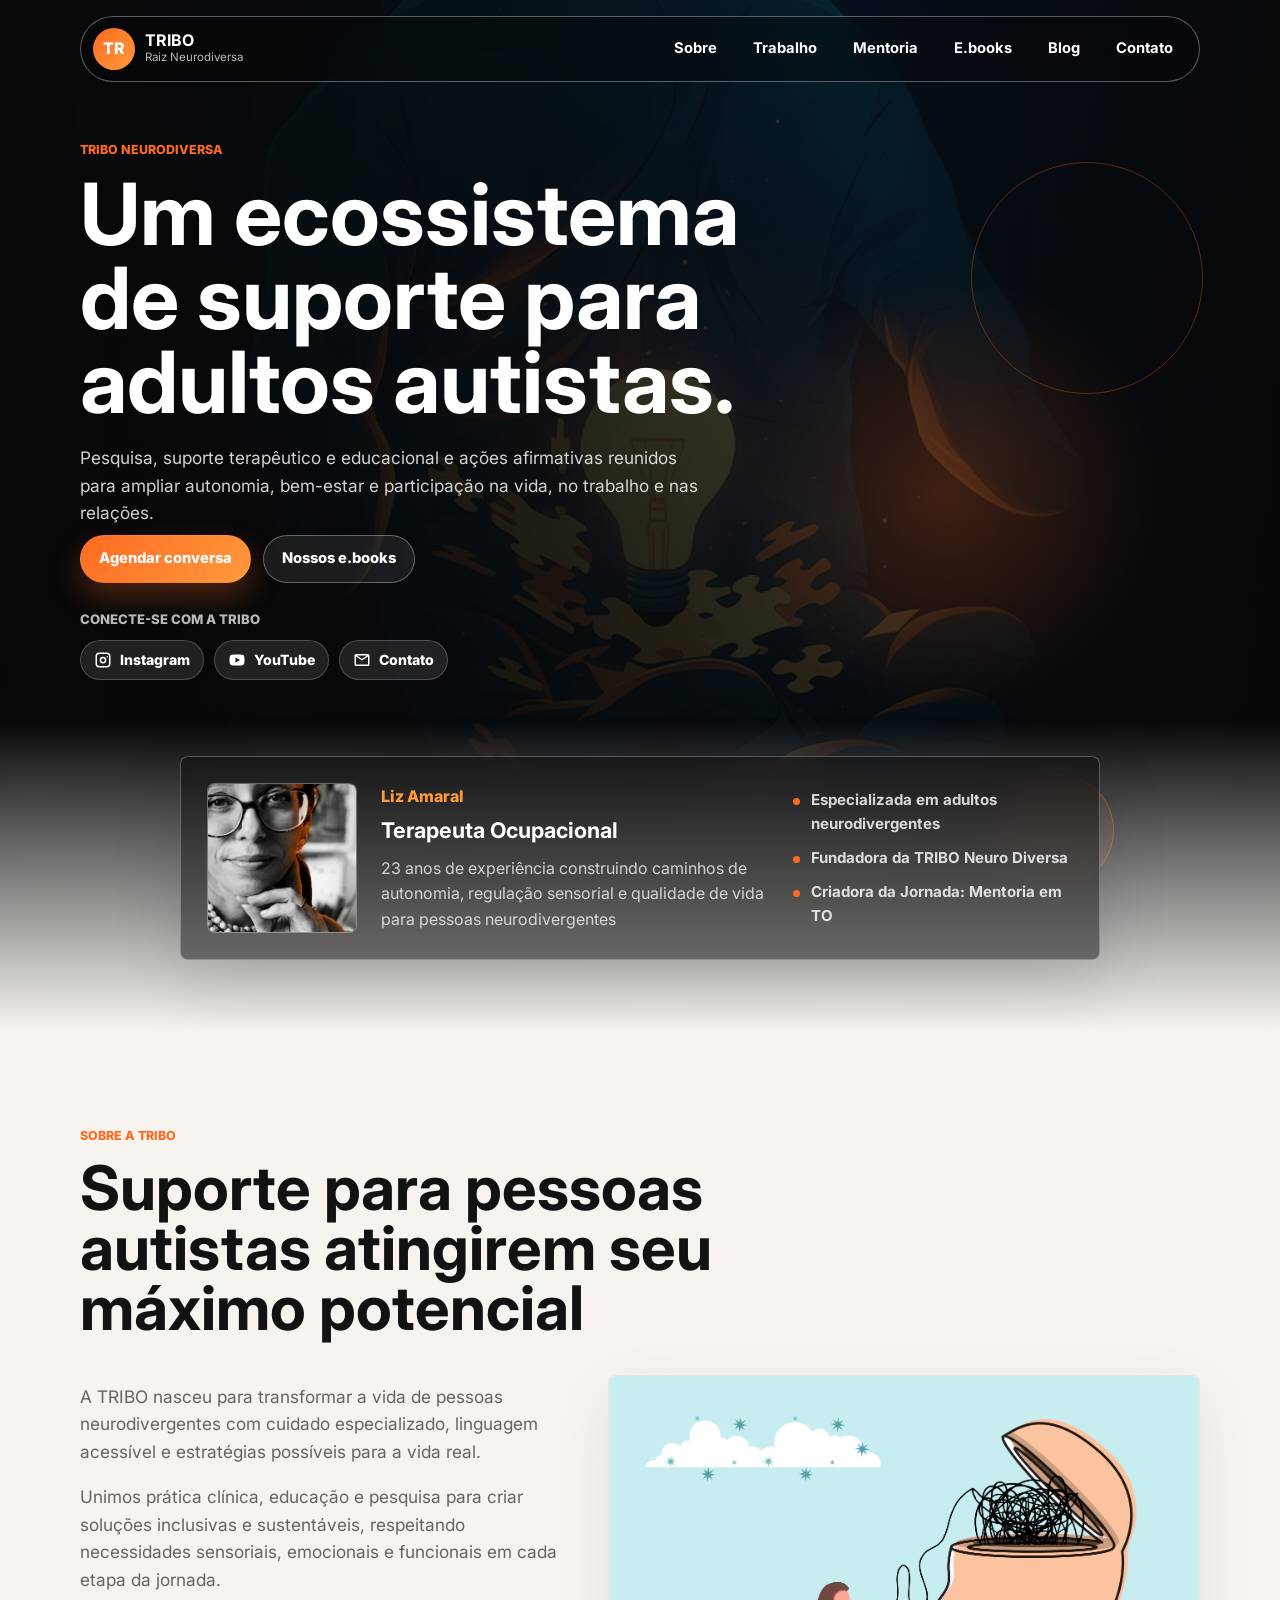
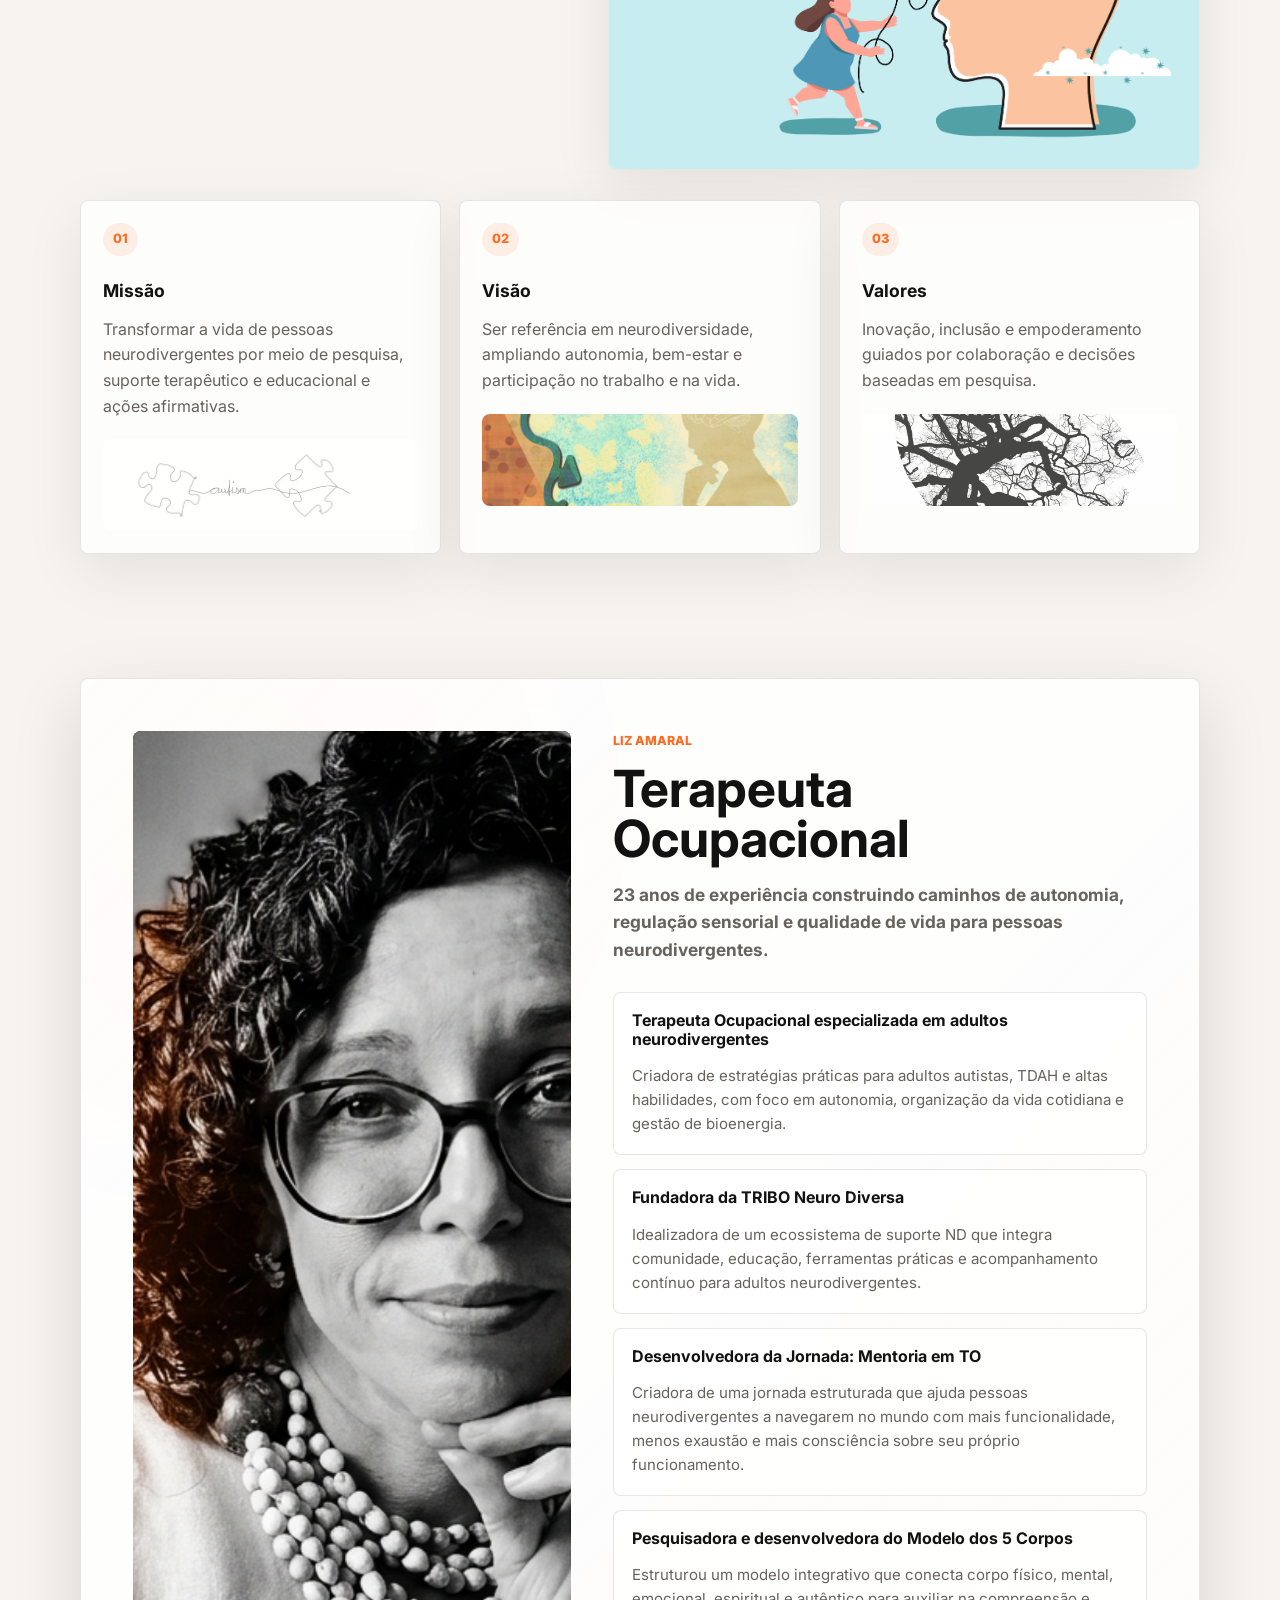
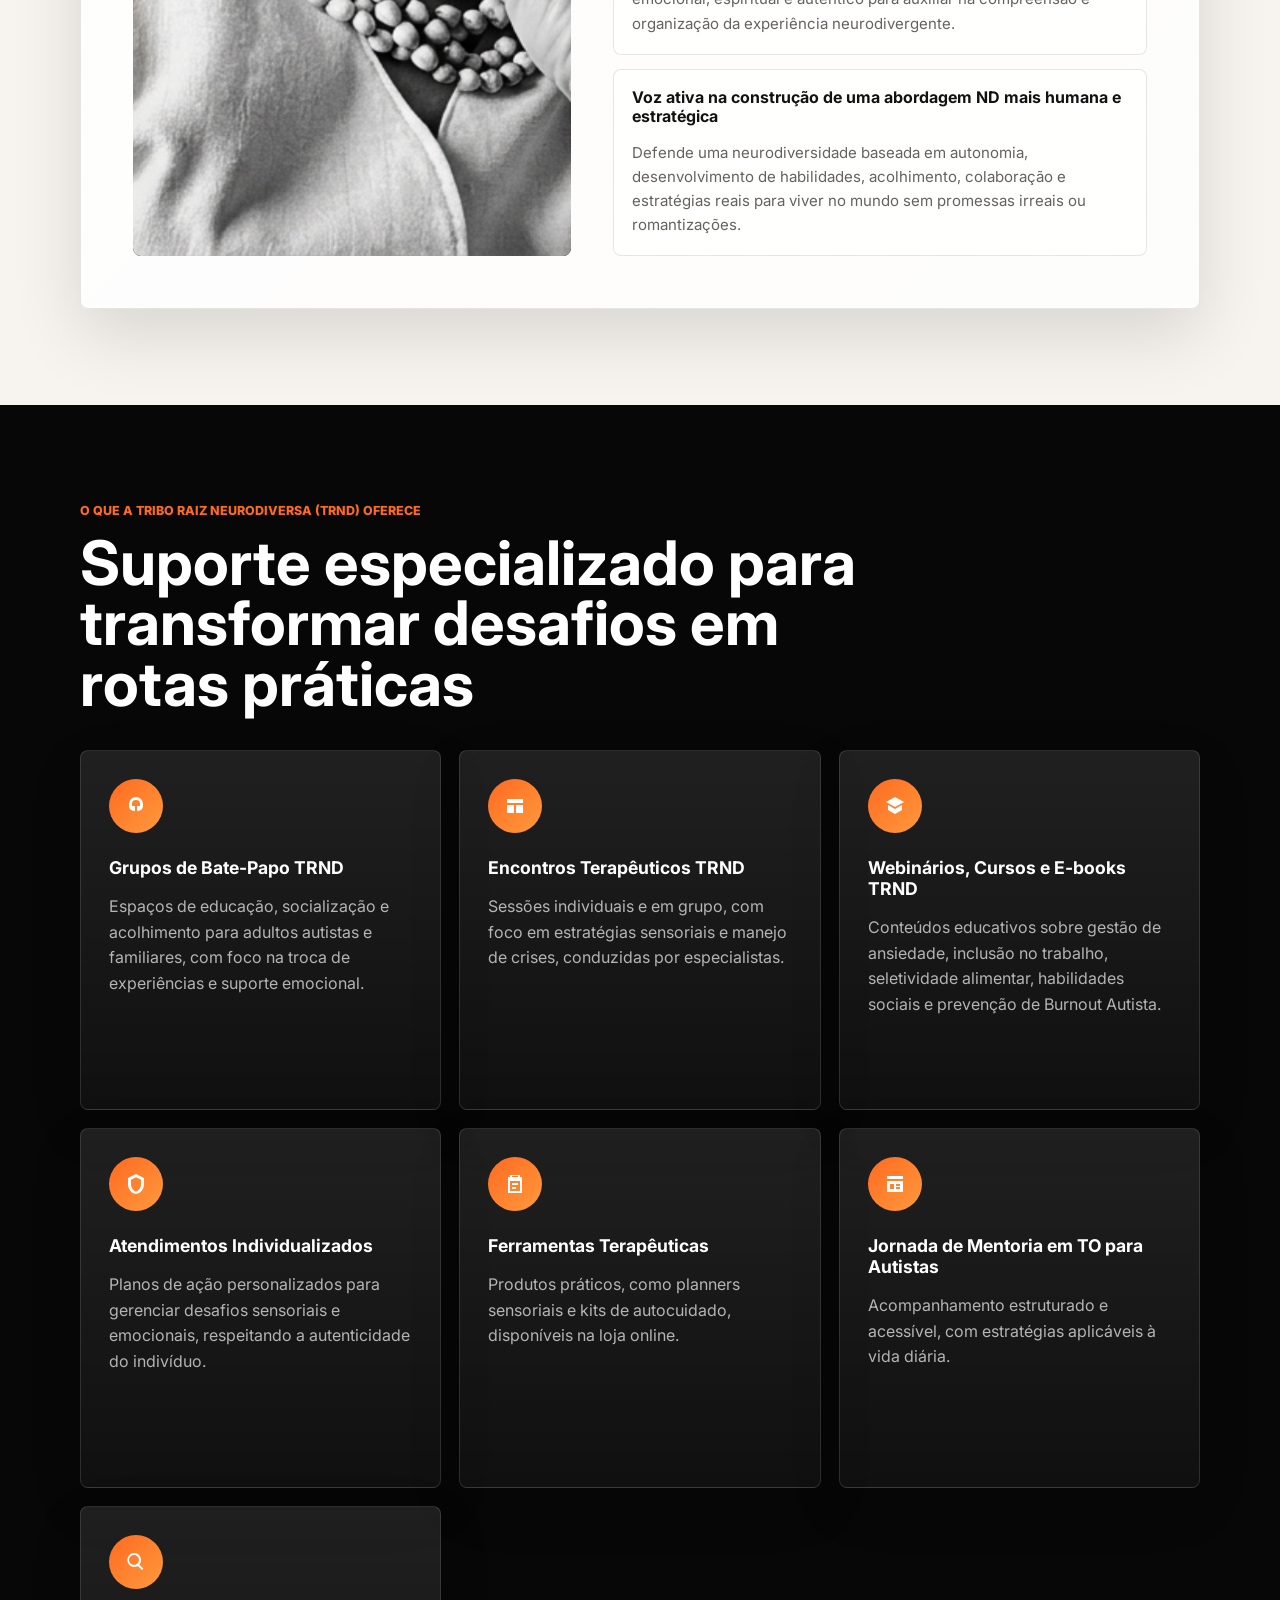
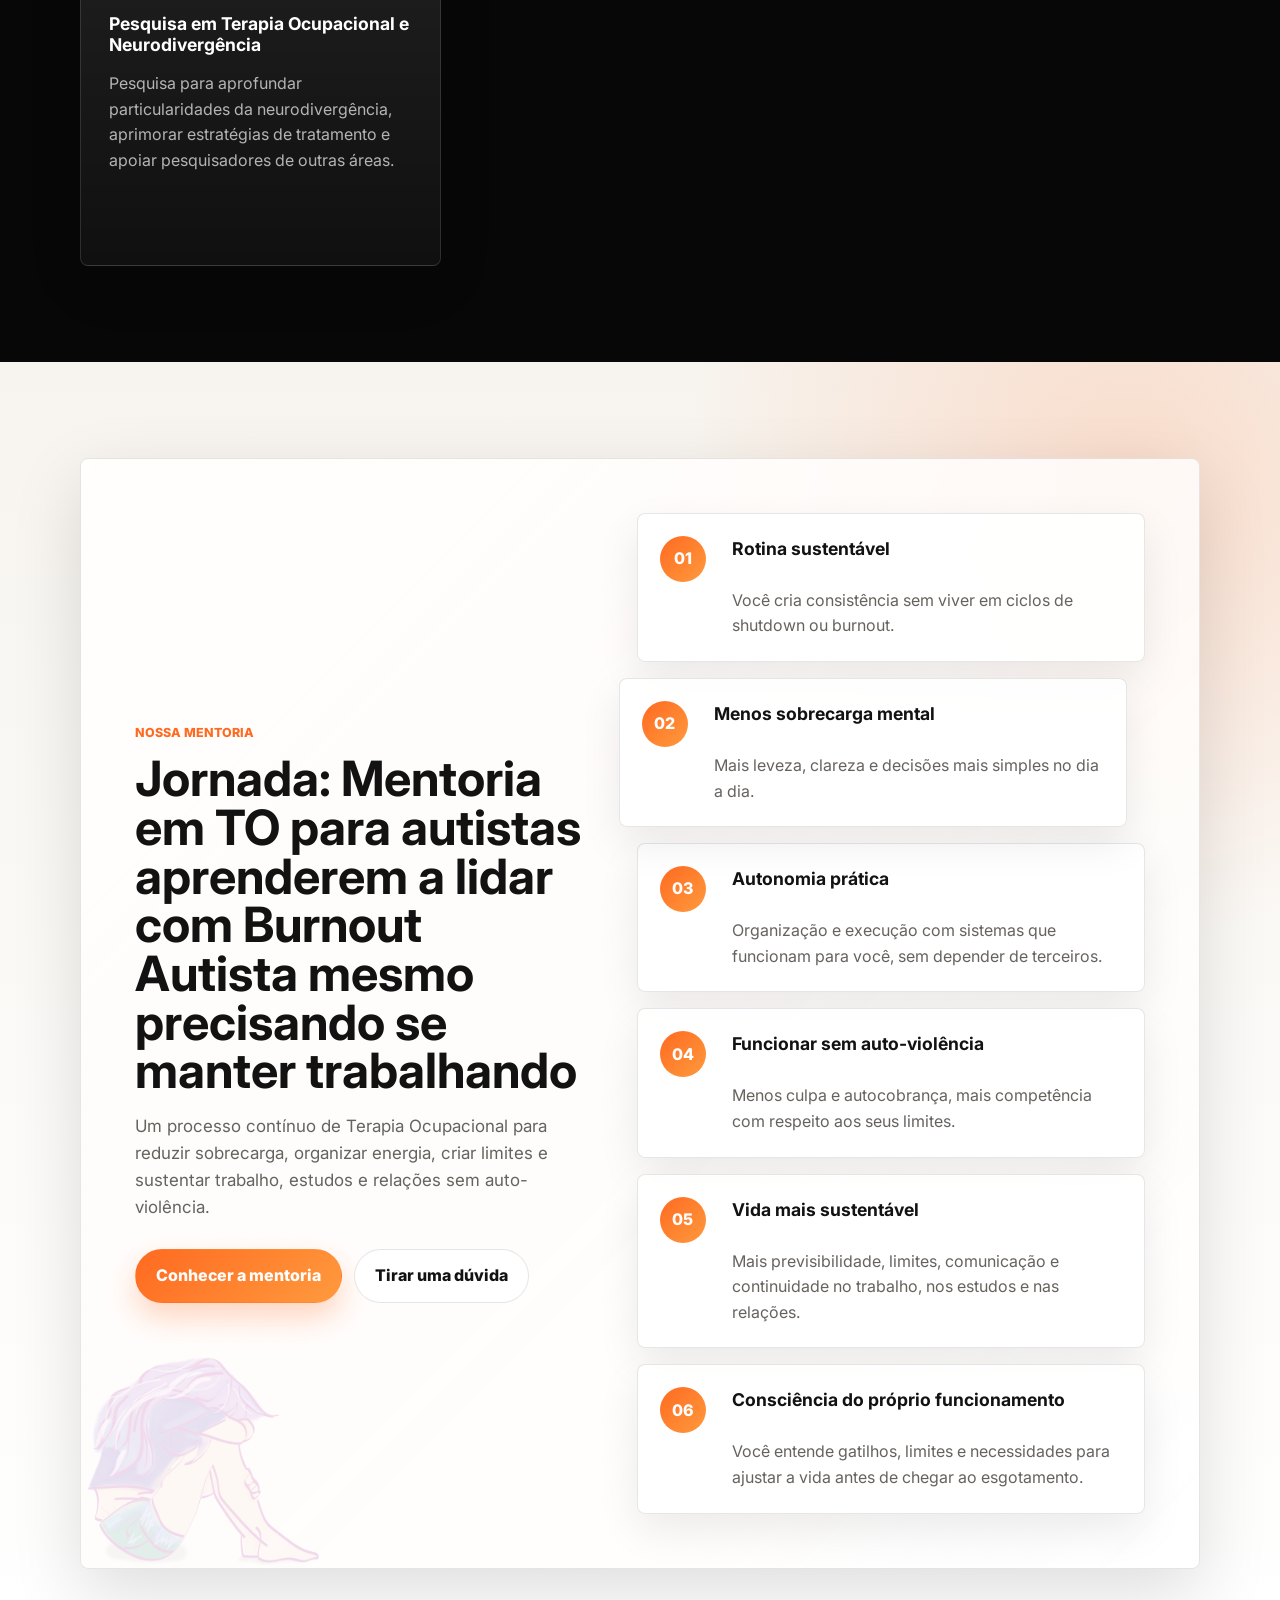
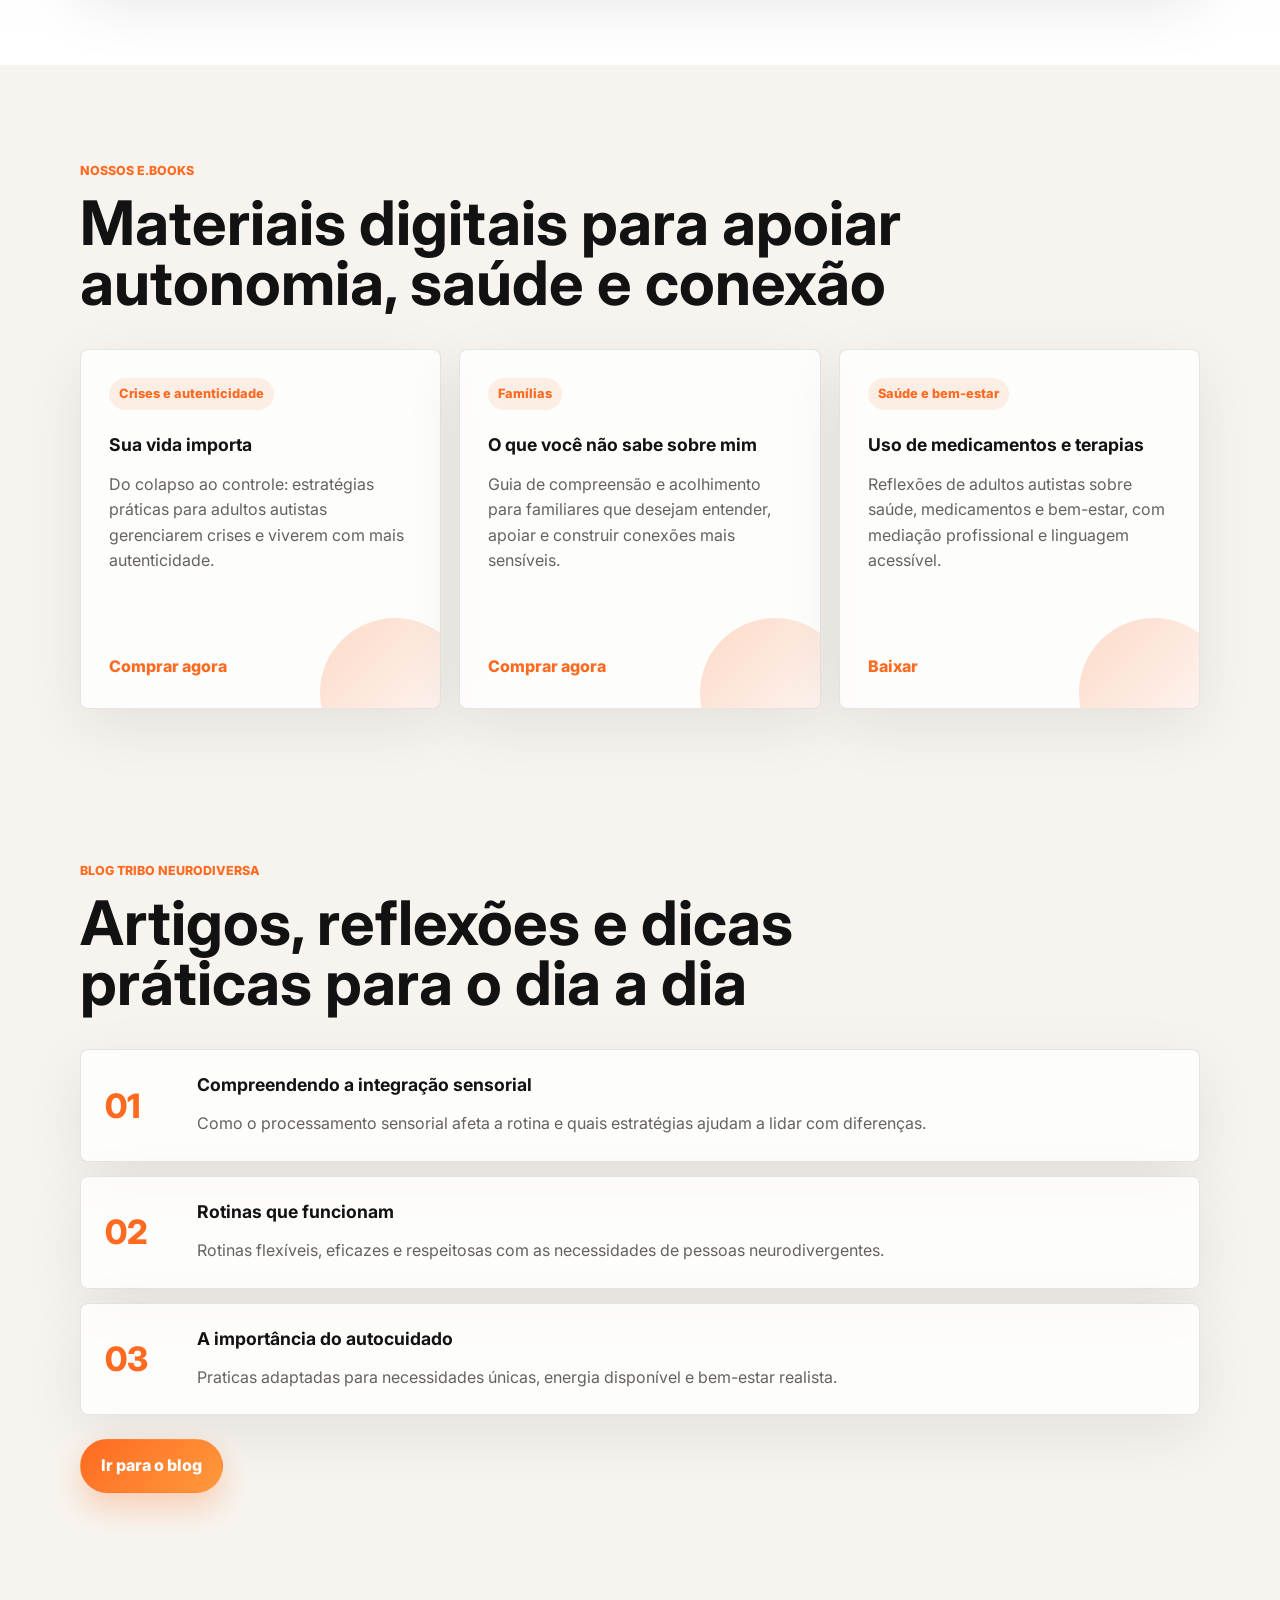
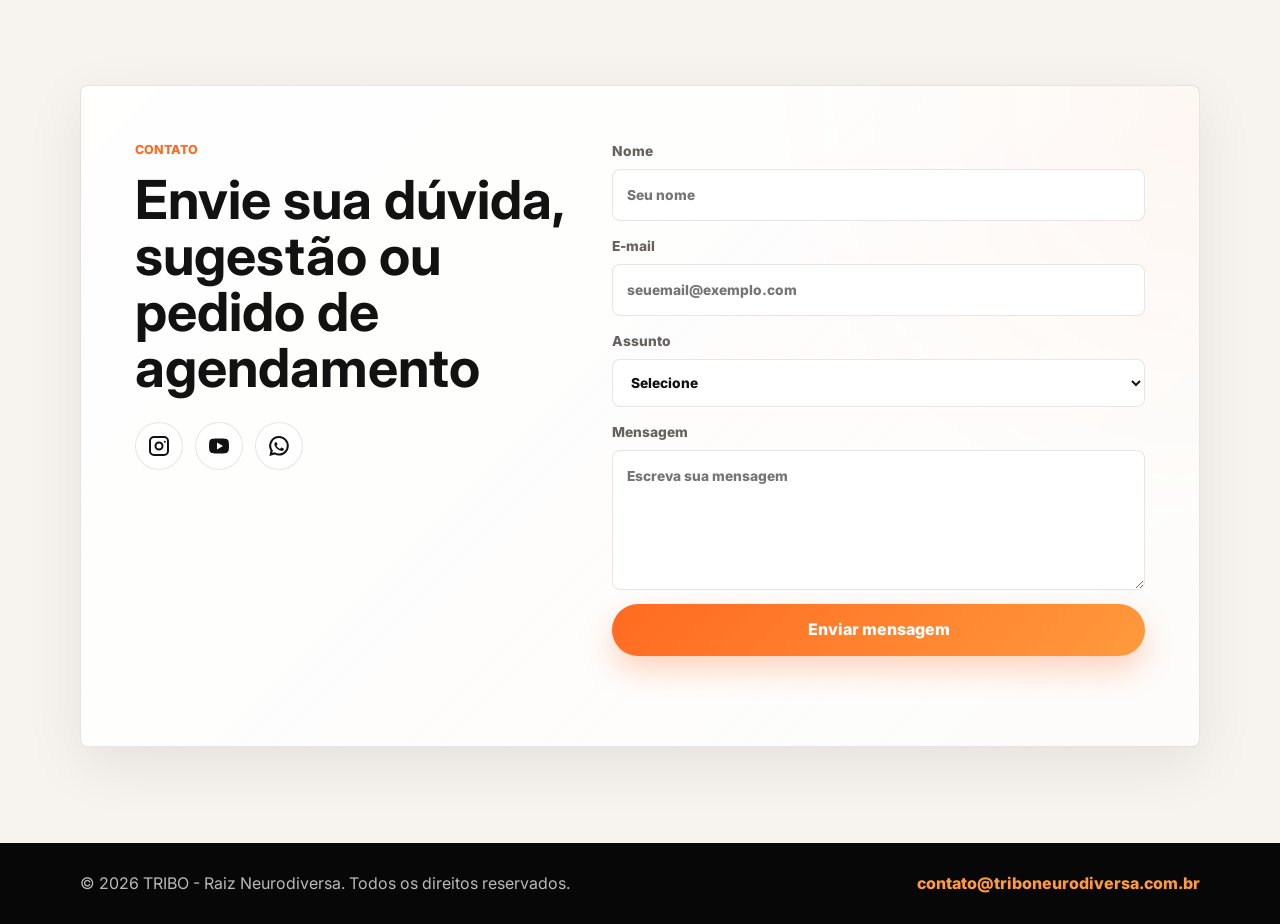
==== commit 62580f44: "Ajusta destaque de redes sociais" ====
--- a/index.html
+++ b/index.html
@@ -58,9 +58,18 @@
           <div class="hero-socials" aria-label="Canais da TRIBO">
             <span>Conecte-se com a TRIBO</span>
             <div>
-              <a href="https://www.instagram.com/tribo_raizneurodiversa" target="_blank" rel="noreferrer">Instagram</a>
-              <a href="https://www.youtube.com/@triboraizneurodiversa" target="_blank" rel="noreferrer">YouTube</a>
-              <a href="#contato">Contato</a>
+              <a href="https://www.instagram.com/tribo_raizneurodiversa" target="_blank" rel="noreferrer">
+                <svg viewBox="0 0 24 24" aria-hidden="true"><path d="M7 2h10a5 5 0 0 1 5 5v10a5 5 0 0 1-5 5H7a5 5 0 0 1-5-5V7a5 5 0 0 1 5-5Zm0 2a3 3 0 0 0-3 3v10a3 3 0 0 0 3 3h10a3 3 0 0 0 3-3V7a3 3 0 0 0-3-3H7Zm5 3.5A4.5 4.5 0 1 1 12 16.5 4.5 4.5 0 0 1 12 7.5Zm0 2A2.5 2.5 0 1 0 12 14.5 2.5 2.5 0 0 0 12 9.5ZM17.8 6.7a1 1 0 1 1-1 1 1 1 0 0 1 1-1Z"/></svg>
+                Instagram
+              </a>
+              <a href="https://www.youtube.com/@triboraizneurodiversa" target="_blank" rel="noreferrer">
+                <svg viewBox="0 0 24 24" aria-hidden="true"><path d="M21.6 7.2a3 3 0 0 0-2.1-2.1C17.7 4.6 12 4.6 12 4.6s-5.7 0-7.5.5a3 3 0 0 0-2.1 2.1A31.2 31.2 0 0 0 2 12a31.2 31.2 0 0 0 .4 4.8 3 3 0 0 0 2.1 2.1c1.8.5 7.5.5 7.5.5s5.7 0 7.5-.5a3 3 0 0 0 2.1-2.1A31.2 31.2 0 0 0 22 12a31.2 31.2 0 0 0-.4-4.8ZM10 15.5v-7l6 3.5-6 3.5Z"/></svg>
+                YouTube
+              </a>
+              <a href="#contato">
+                <svg viewBox="0 0 24 24" aria-hidden="true"><path d="M4 4h16a2 2 0 0 1 2 2v12a2 2 0 0 1-2 2H4a2 2 0 0 1-2-2V6a2 2 0 0 1 2-2Zm0 3.2V18h16V7.2l-8 5.4-8-5.4Zm1.1-1.2 6.9 4.7L18.9 6H5.1Z"/></svg>
+                Contato
+              </a>
             </div>
           </div>
         </div>
--- a/styles.css
+++ b/styles.css
@@ -269,11 +269,6 @@
   gap: 10px;
   max-width: 560px;
   margin-top: 26px;
-  padding: 16px;
-  border: 1px solid rgba(255, 255, 255, 0.2);
-  border-radius: var(--radius);
-  background: rgba(7, 7, 7, 0.36);
-  backdrop-filter: blur(14px);
 }
 
 .hero-socials span {
@@ -292,6 +287,7 @@
 .hero-socials a {
   display: inline-flex;
   align-items: center;
+  gap: 8px;
   min-height: 38px;
   padding: 8px 13px;
   border: 1px solid rgba(255, 255, 255, 0.2);
@@ -301,6 +297,13 @@
   font-size: 0.88rem;
   font-weight: 800;
   transition: transform 0.2s ease, border-color 0.2s ease, background 0.2s ease;
+}
+
+.hero-socials svg {
+  width: 18px;
+  height: 18px;
+  fill: currentColor;
+  flex: 0 0 auto;
 }
 
 .hero-socials a:hover {
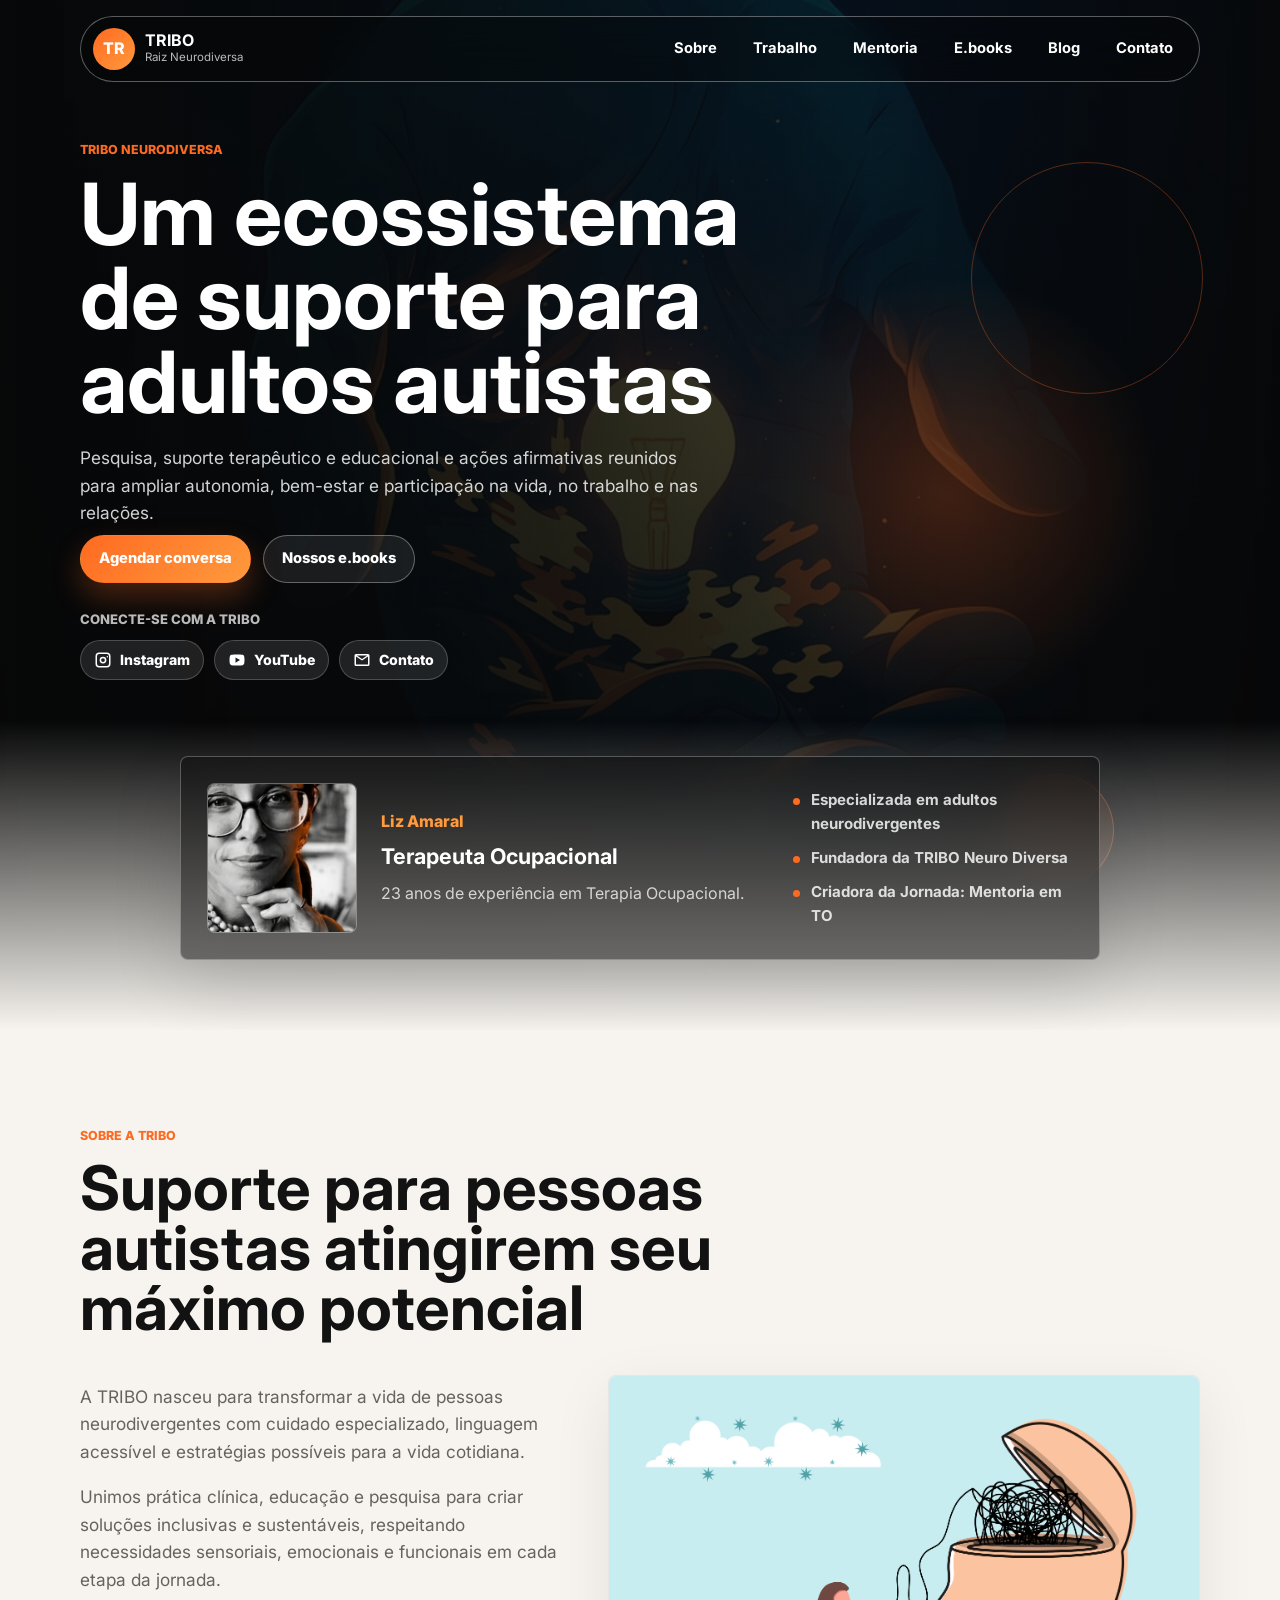
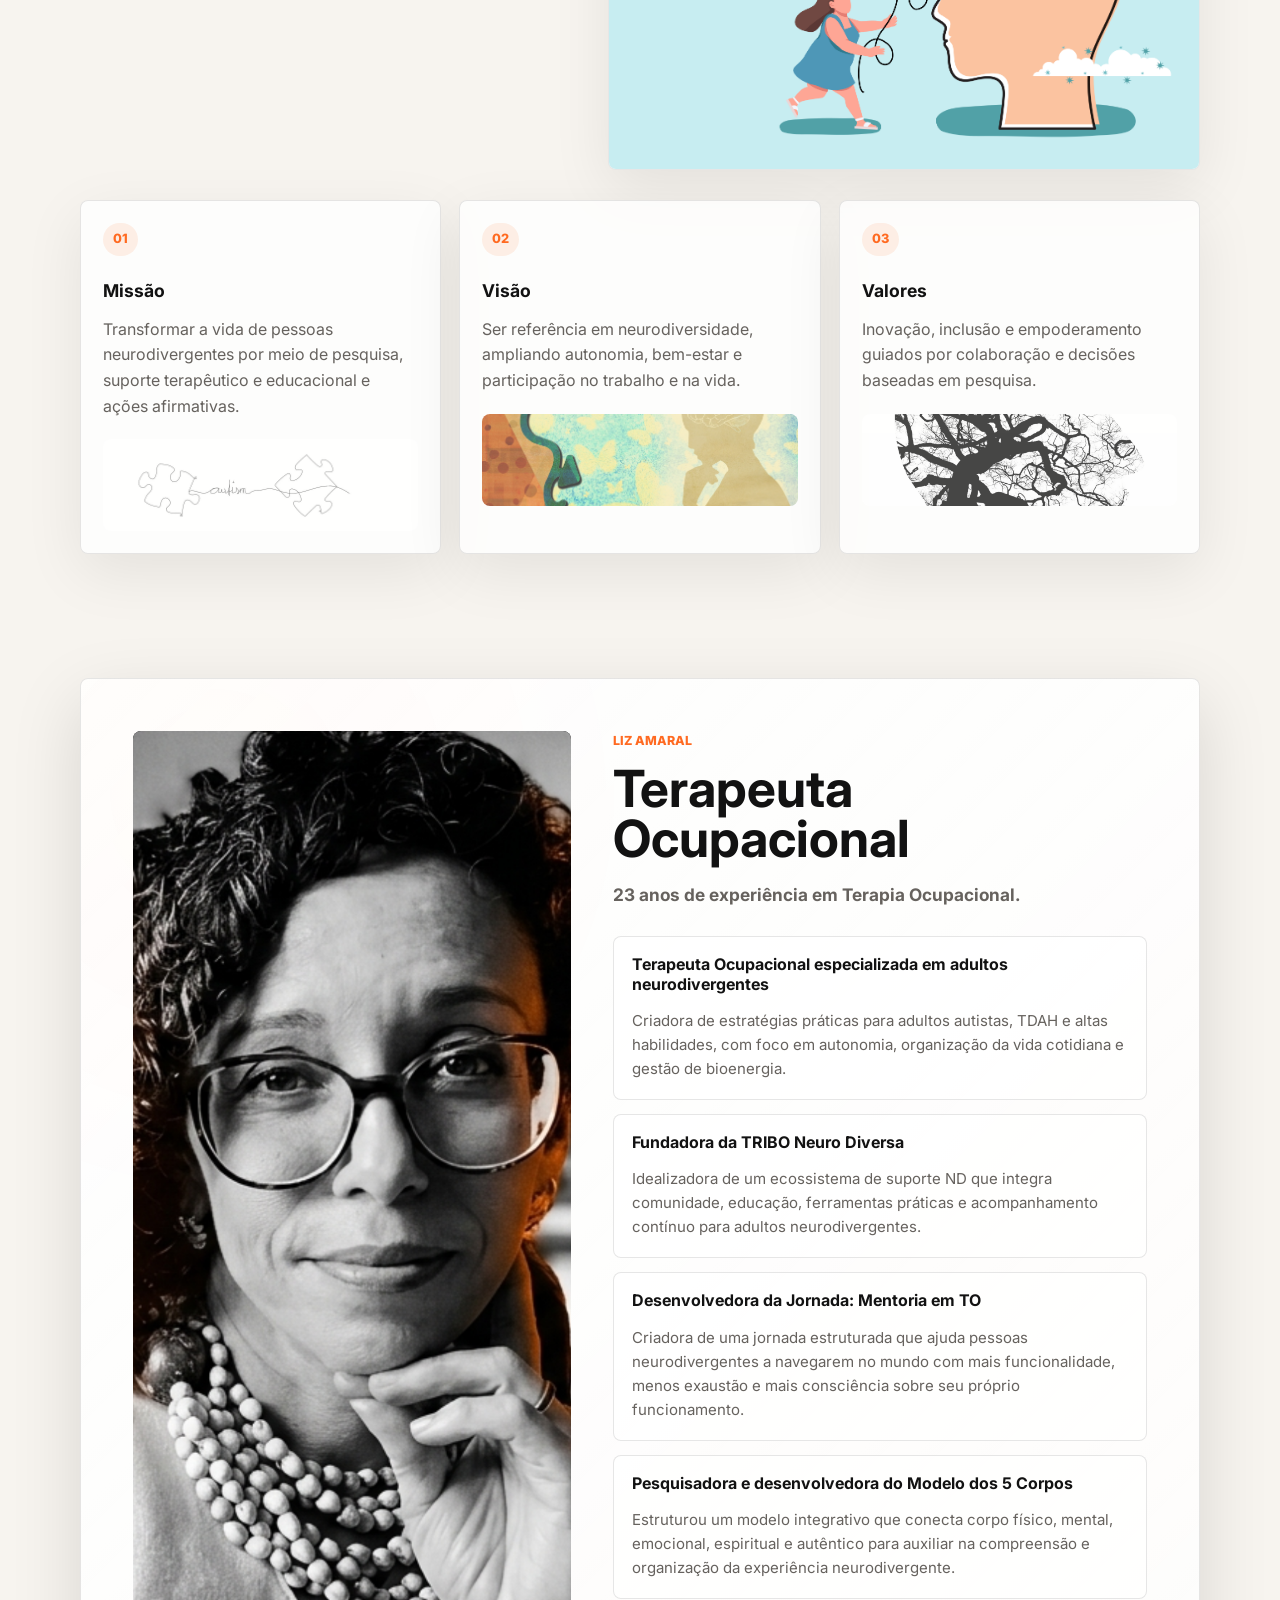
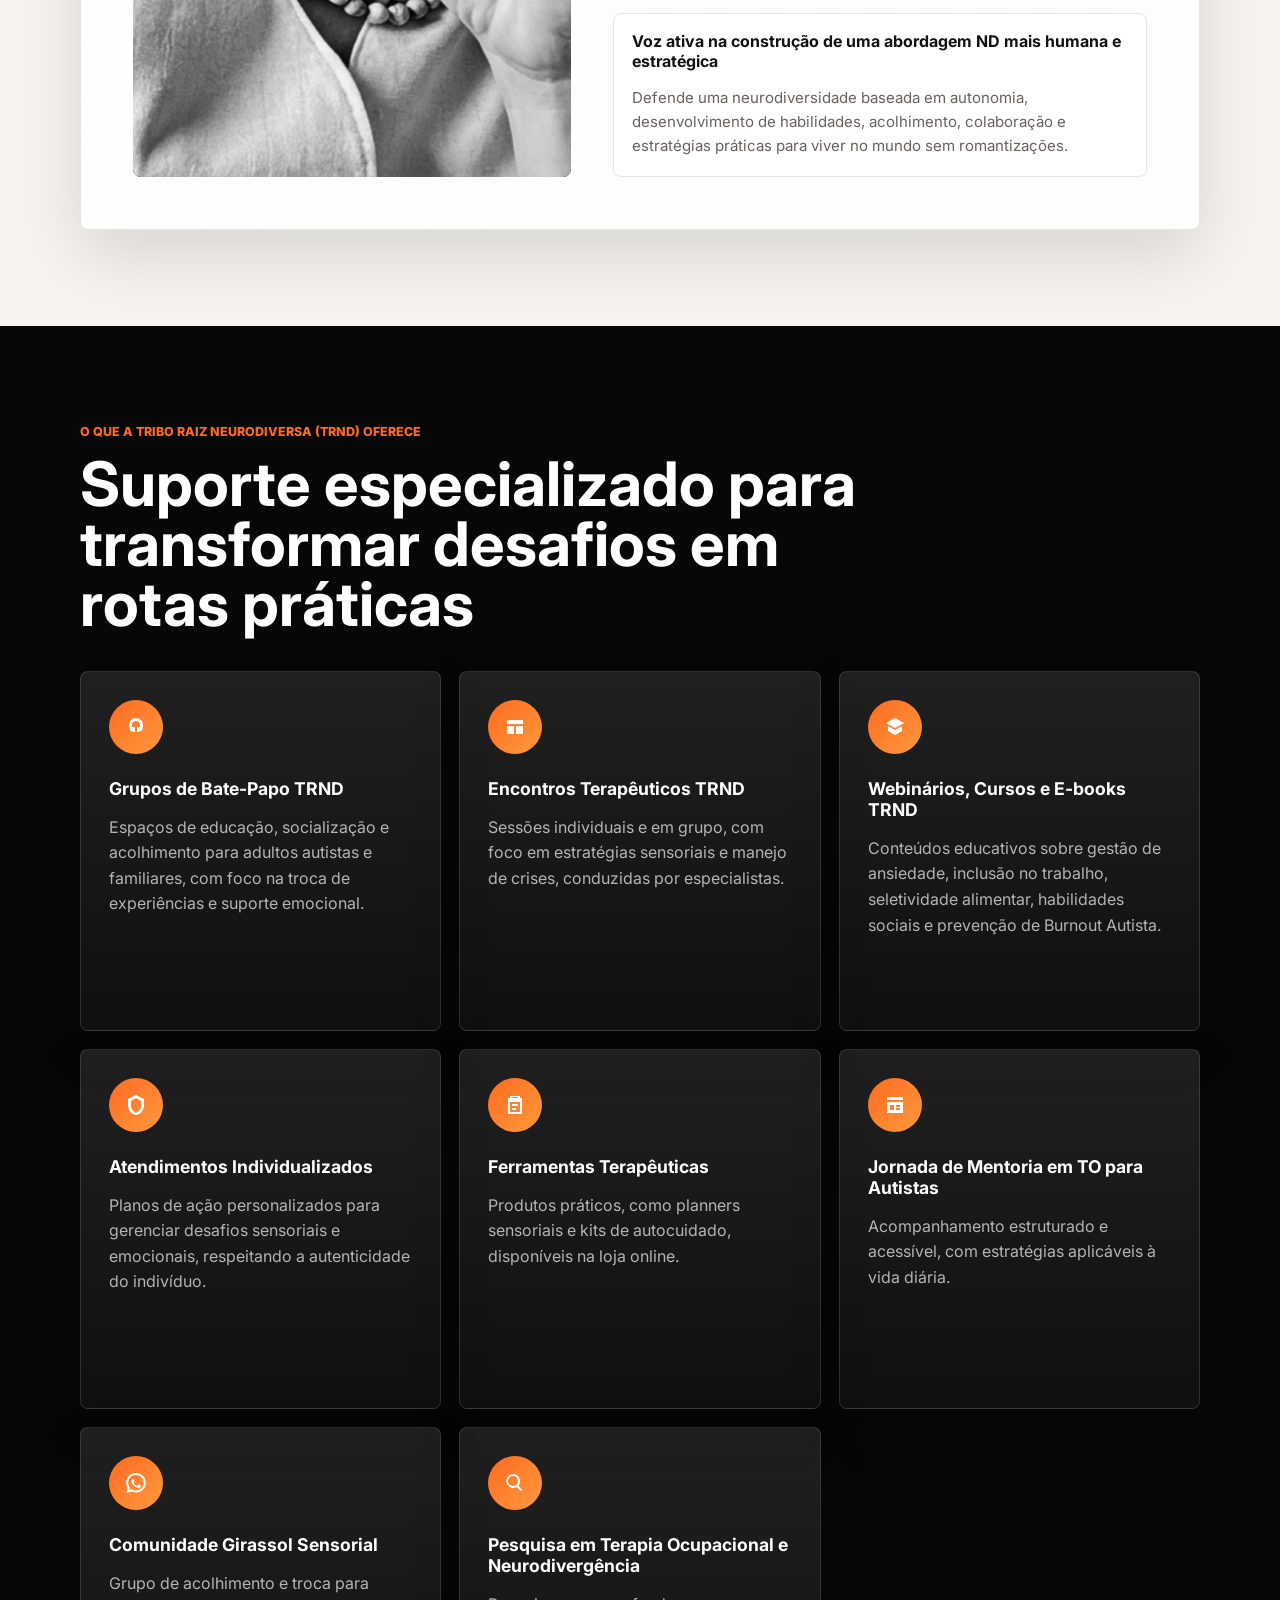
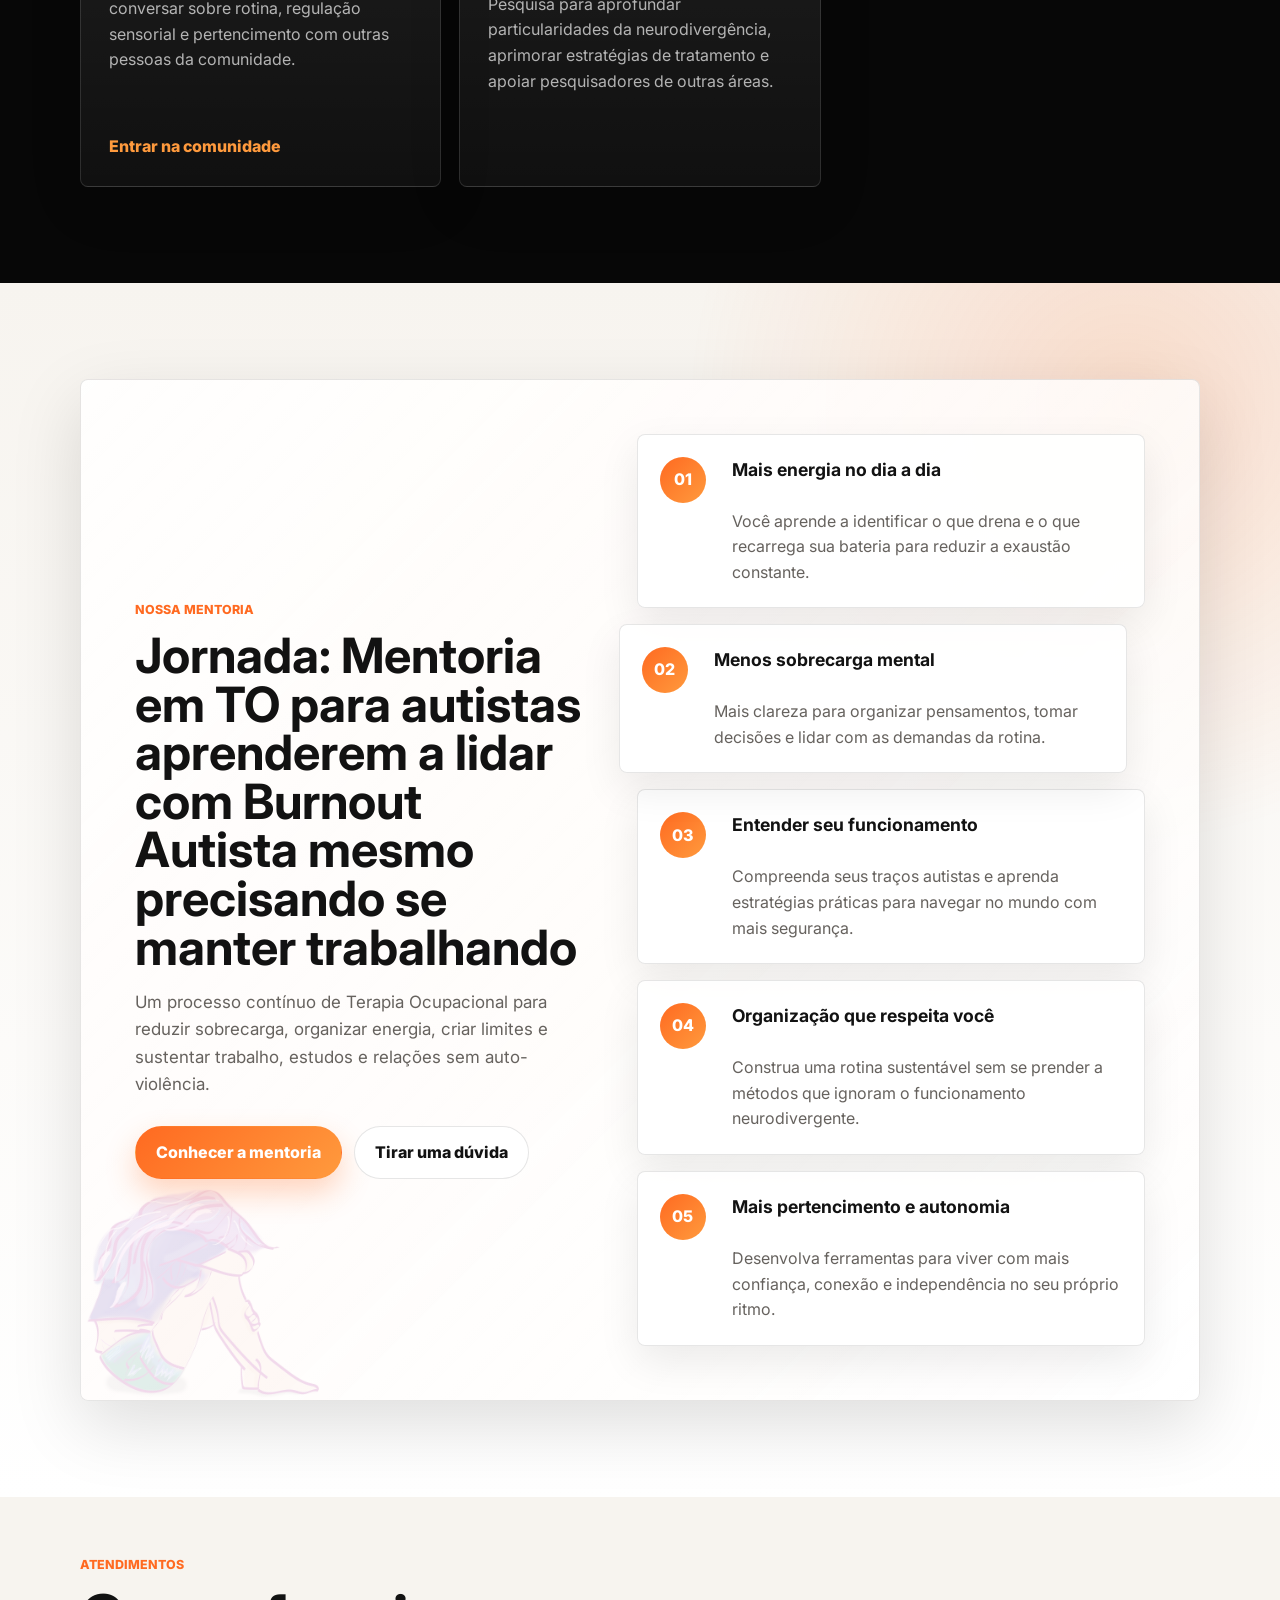
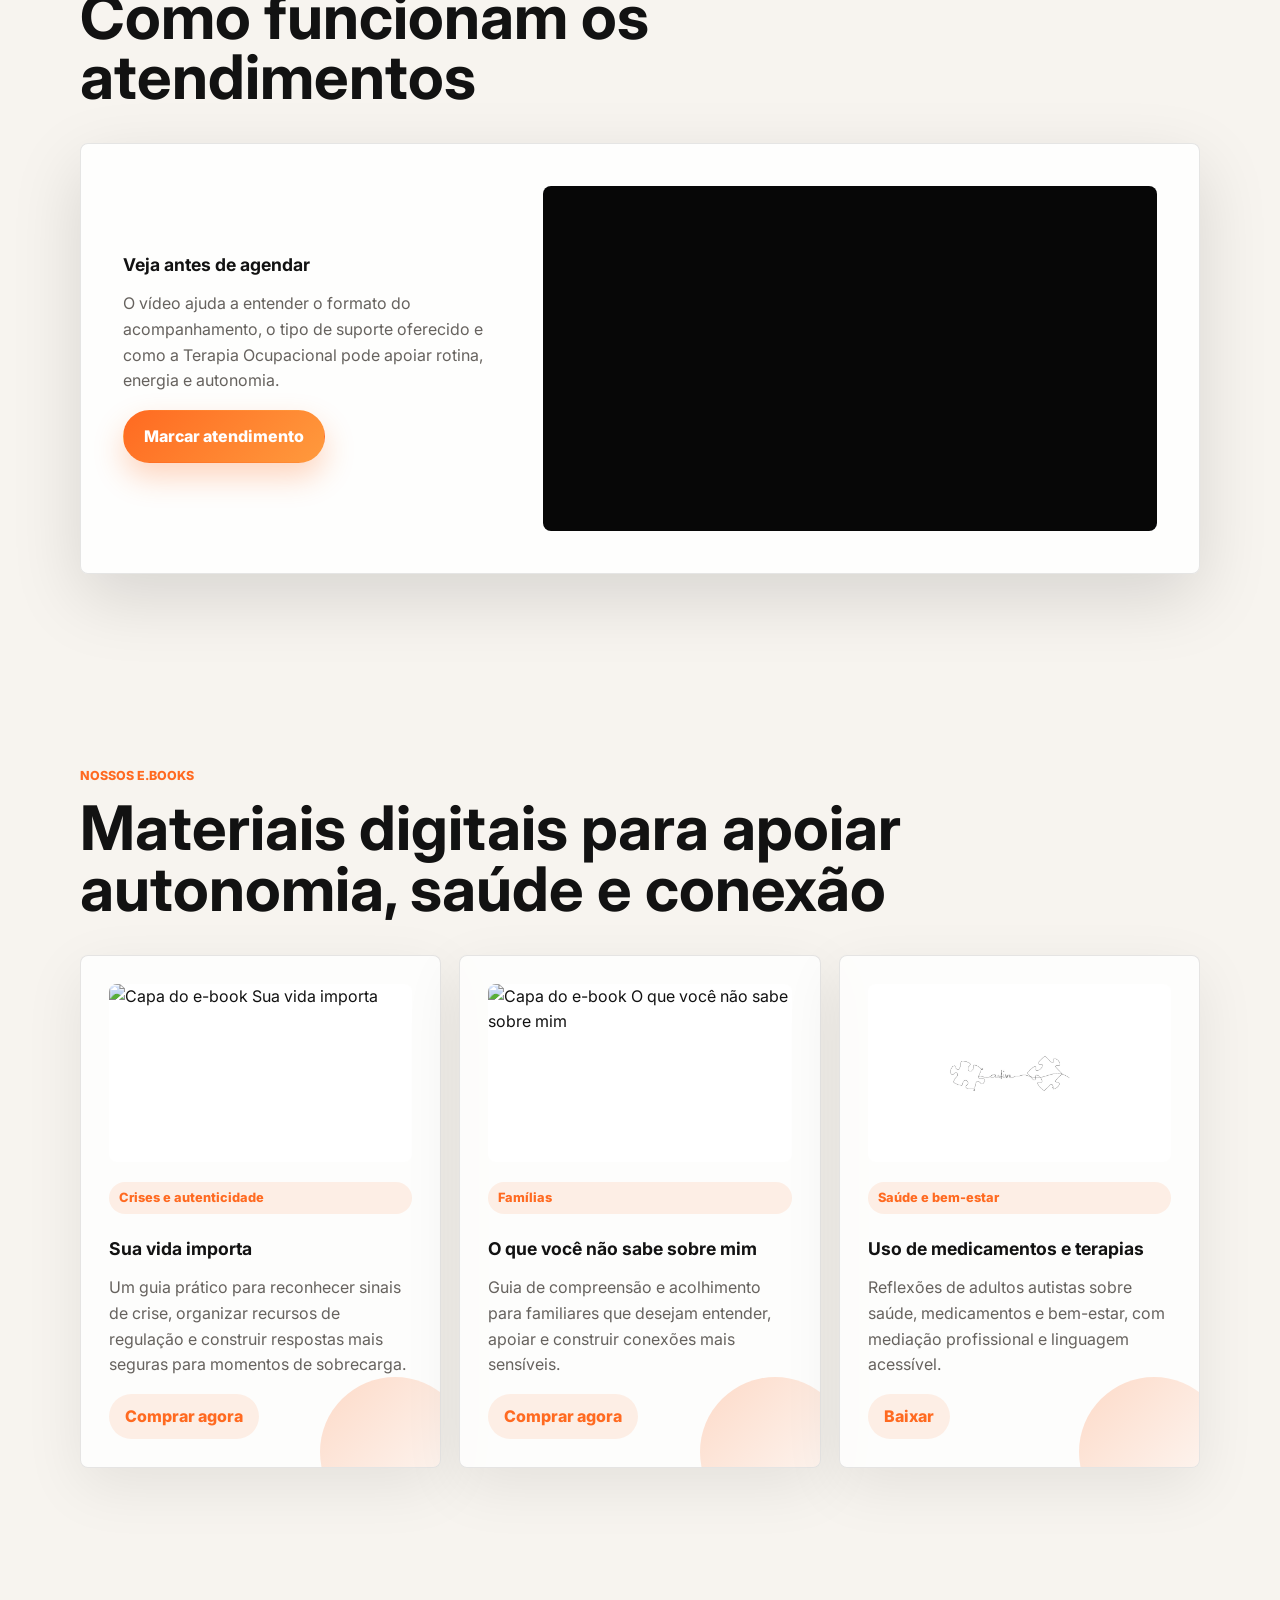
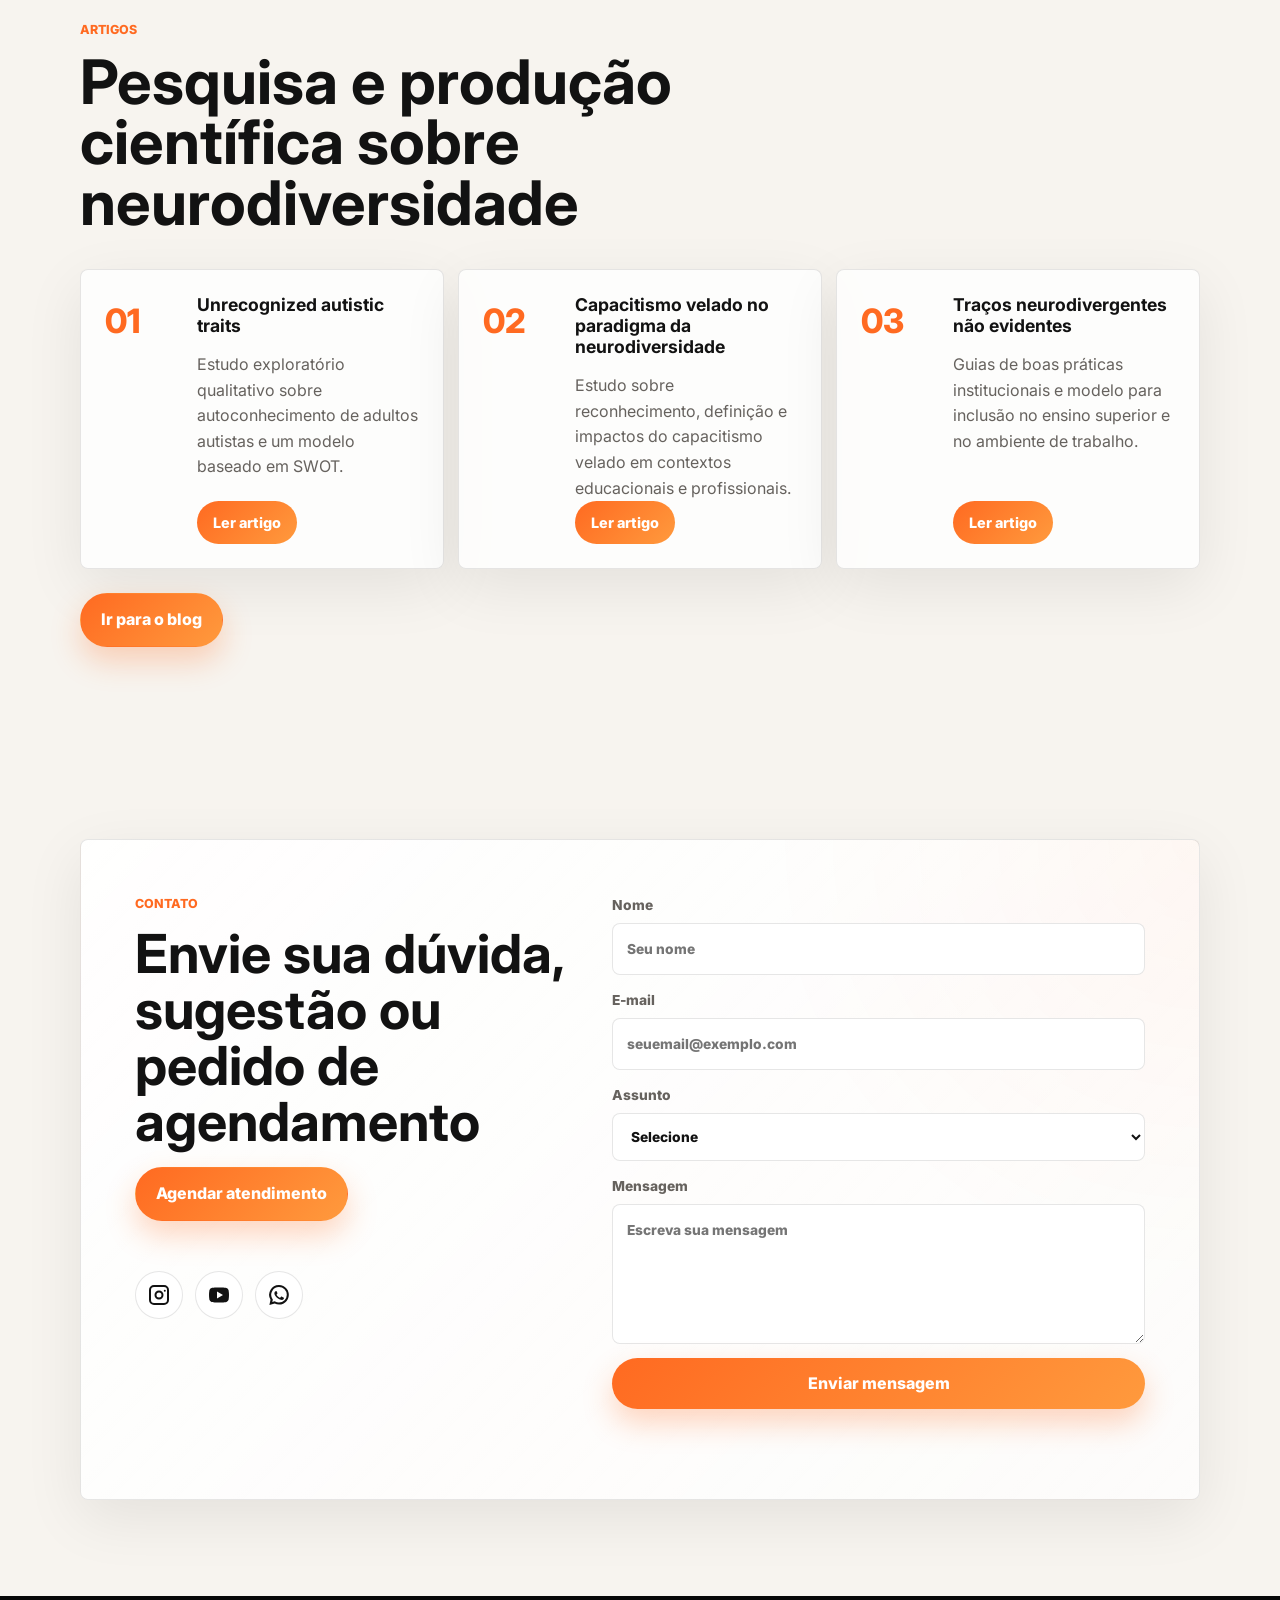
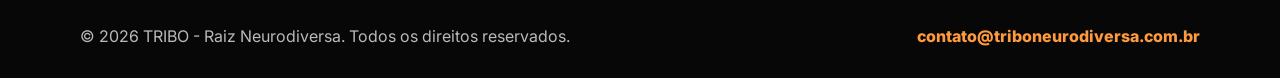
==== commit 0c68cc59: "Atualiza conteúdo e cards do site" ====
--- a/index.html
+++ b/index.html
@@ -46,13 +46,13 @@
         <div class="hero-bg" aria-hidden="true"></div>
         <div class="hero-content reveal">
           <p class="eyebrow">Tribo Neurodiversa</p>
-          <h1>Um ecossistema de suporte para adultos autistas.</h1>
+          <h1>Um ecossistema de suporte para adultos autistas</h1>
           <p>
             Pesquisa, suporte terapêutico e educacional e ações afirmativas reunidos para
             ampliar autonomia, bem-estar e participação na vida, no trabalho e nas relações.
           </p>
           <div class="hero-actions">
-            <a class="btn primary" href="#contato">Agendar conversa</a>
+            <a class="btn primary" href="https://calendar.app.google/g72W9HjMRA5YWgrL8" target="_blank" rel="noreferrer">Agendar conversa</a>
             <a class="btn ghost" href="#ebooks">Nossos e.books</a>
           </div>
           <div class="hero-socials" aria-label="Canais da TRIBO">
@@ -81,8 +81,7 @@
             <span>Liz Amaral</span>
             <strong>Terapeuta Ocupacional</strong>
             <p>
-              23 anos de experiência construindo caminhos de autonomia, regulação sensorial
-              e qualidade de vida para pessoas neurodivergentes
+              23 anos de experiência em Terapia Ocupacional.
             </p>
           </div>
           <ul>
@@ -104,7 +103,7 @@
               <p>
                 A TRIBO nasceu para transformar a vida de pessoas neurodivergentes com
                 cuidado especializado, linguagem acessível e estratégias possíveis para a
-                vida real.
+                vida cotidiana.
               </p>
               <p>
                 Unimos prática clínica, educação e pesquisa para criar soluções inclusivas e
@@ -145,8 +144,7 @@
             <p class="eyebrow">Liz Amaral</p>
             <h2>Terapeuta Ocupacional</h2>
             <p class="profile-lead">
-              23 anos de experiência construindo caminhos de autonomia, regulação sensorial
-              e qualidade de vida para pessoas neurodivergentes.
+              23 anos de experiência em Terapia Ocupacional.
             </p>
             <div class="profile-list">
               <article>
@@ -167,7 +165,7 @@
               </article>
               <article>
                 <h3>Voz ativa na construção de uma abordagem ND mais humana e estratégica</h3>
-                <p>Defende uma neurodiversidade baseada em autonomia, desenvolvimento de habilidades, acolhimento, colaboração e estratégias reais para viver no mundo sem promessas irreais ou romantizações.</p>
+                <p>Defende uma neurodiversidade baseada em autonomia, desenvolvimento de habilidades, acolhimento, colaboração e estratégias práticas para viver no mundo sem romantizações.</p>
               </article>
             </div>
           </div>
@@ -221,6 +219,14 @@
             </div>
             <h3>Jornada de Mentoria em TO para Autistas</h3>
             <p>Acompanhamento estruturado e acessível, com estratégias aplicáveis à vida diária.</p>
+          </article>
+          <article class="service-card reveal" style="--delay: 440ms">
+            <div class="service-icon" aria-hidden="true">
+              <svg viewBox="0 0 24 24"><path d="M12 2a9.8 9.8 0 0 0-8.5 14.8L2.4 22l5.3-1.4A9.8 9.8 0 1 0 12 2Zm0 2a7.8 7.8 0 0 1 0 15.6 7.7 7.7 0 0 1-3.9-1.1l-.4-.2-2.4.6.6-2.3-.3-.4A7.8 7.8 0 0 1 12 4Zm-3.1 4.2c-.2 0-.5.1-.7.4-.2.2-.8.8-.8 1.9s.8 2.2.9 2.3c.1.2 1.6 2.6 4 3.5 2 .8 2.4.6 2.9.6.4 0 1.4-.6 1.6-1.1.2-.5.2-1 .1-1.1l-.6-.3-1.7-.8c-.2-.1-.5-.1-.6.1l-.8 1c-.1.2-.3.2-.5.1a6.4 6.4 0 0 1-3.1-2.7c-.1-.2 0-.4.1-.5l.4-.5c.1-.2.2-.3.3-.5.1-.2 0-.4 0-.5l-.8-1.8c-.2-.4-.4-.4-.7-.4Z"/></svg>
+            </div>
+            <h3>Comunidade Girassol Sensorial</h3>
+            <p>Grupo de acolhimento e troca para conversar sobre rotina, regulação sensorial e pertencimento com outras pessoas da comunidade.</p>
+            <a class="card-link" href="https://chat.whatsapp.com/CW9Y4j1JfFR7Ez6h0SAObW" target="_blank" rel="noreferrer">Entrar na comunidade</a>
           </article>
           <article class="service-card reveal" style="--delay: 480ms">
             <div class="service-icon" aria-hidden="true">
@@ -252,34 +258,56 @@
           <div class="mentorship-card-stack" aria-label="Destaques da mentoria">
             <article class="mentorship-card">
               <span>01</span>
-              <h3>Rotina sustentável</h3>
-              <p>Você cria consistência sem viver em ciclos de shutdown ou burnout.</p>
+              <h3>Mais energia no dia a dia</h3>
+              <p>Você aprende a identificar o que drena e o que recarrega sua bateria para reduzir a exaustão constante.</p>
             </article>
             <article class="mentorship-card">
               <span>02</span>
               <h3>Menos sobrecarga mental</h3>
-              <p>Mais leveza, clareza e decisões mais simples no dia a dia.</p>
+              <p>Mais clareza para organizar pensamentos, tomar decisões e lidar com as demandas da rotina.</p>
             </article>
             <article class="mentorship-card">
               <span>03</span>
-              <h3>Autonomia prática</h3>
-              <p>Organização e execução com sistemas que funcionam para você, sem depender de terceiros.</p>
+              <h3>Entender seu funcionamento</h3>
+              <p>Compreenda seus traços autistas e aprenda estratégias práticas para navegar no mundo com mais segurança.</p>
             </article>
             <article class="mentorship-card">
               <span>04</span>
-              <h3>Funcionar sem auto-violência</h3>
-              <p>Menos culpa e autocobrança, mais competência com respeito aos seus limites.</p>
+              <h3>Organização que respeita você</h3>
+              <p>Construa uma rotina sustentável sem se prender a métodos que ignoram o funcionamento neurodivergente.</p>
             </article>
             <article class="mentorship-card">
               <span>05</span>
-              <h3>Vida mais sustentável</h3>
-              <p>Mais previsibilidade, limites, comunicação e continuidade no trabalho, nos estudos e nas relações.</p>
-            </article>
-            <article class="mentorship-card">
-              <span>06</span>
-              <h3>Consciência do próprio funcionamento</h3>
-              <p>Você entende gatilhos, limites e necessidades para ajustar a vida antes de chegar ao esgotamento.</p>
-            </article>
+              <h3>Mais pertencimento e autonomia</h3>
+              <p>Desenvolva ferramentas para viver com mais confiança, conexão e independência no seu próprio ritmo.</p>
+            </article>
+          </div>
+        </div>
+      </section>
+
+      <section class="section video-section" id="atendimentos">
+        <div class="section-heading reveal">
+          <p class="eyebrow">Atendimentos</p>
+          <h2>Como funcionam os atendimentos</h2>
+        </div>
+        <div class="video-panel reveal">
+          <div class="video-copy">
+            <h3>Veja antes de agendar</h3>
+            <p>
+              O vídeo ajuda a entender o formato do acompanhamento, o tipo de suporte oferecido e
+              como a Terapia Ocupacional pode apoiar rotina, energia e autonomia.
+            </p>
+            <a class="btn primary" href="https://calendar.app.google/g72W9HjMRA5YWgrL8" target="_blank" rel="noreferrer">
+              Marcar atendimento
+            </a>
+          </div>
+          <div class="video-frame">
+            <iframe
+              src="https://www.youtube.com/embed/JUAqc0JxUuY"
+              title="Como funcionam os atendimentos"
+              allow="accelerometer; autoplay; clipboard-write; encrypted-media; gyroscope; picture-in-picture; web-share"
+              allowfullscreen
+            ></iframe>
           </div>
         </div>
       </section>
@@ -291,15 +319,21 @@
         </div>
         <div class="ebook-grid">
           <article class="ebook-card reveal">
+            <figure class="ebook-cover">
+              <img src="https://hotmart.s3.amazonaws.com/product_pictures/fc1dd693-be18-4ff1-84d5-d58a807a9f59/Designsemnome.png" alt="Capa do e-book Sua vida importa" />
+            </figure>
             <span class="tag">Crises e autenticidade</span>
             <h3>Sua vida importa</h3>
             <p>
-              Do colapso ao controle: estratégias práticas para adultos autistas gerenciarem crises
-              e viverem com mais autenticidade.
+              Um guia prático para reconhecer sinais de crise, organizar recursos de regulação e
+              construir respostas mais seguras para momentos de sobrecarga.
             </p>
             <a href="https://pay.hotmart.com/I102647996W?bid=1779887122623" target="_blank" rel="noreferrer">Comprar agora</a>
           </article>
           <article class="ebook-card reveal" style="--delay: 100ms">
+            <figure class="ebook-cover">
+              <img src="https://hotmart.s3.amazonaws.com/product_pictures/36754594-daea-4547-b208-4aa33ef36fd0/Designsemnome1.png" alt="Capa do e-book O que você não sabe sobre mim" />
+            </figure>
             <span class="tag">Famílias</span>
             <h3>O que você não sabe sobre mim</h3>
             <p>
@@ -309,6 +343,9 @@
             <a href="https://pay.hotmart.com/K102648303Q" target="_blank" rel="noreferrer">Comprar agora</a>
           </article>
           <article class="ebook-card reveal" style="--delay: 200ms">
+            <figure class="ebook-cover">
+              <img src="image (3).webp" alt="Capa do material Uso de medicamentos e terapias" />
+            </figure>
             <span class="tag">Saúde e bem-estar</span>
             <h3>Uso de medicamentos e terapias</h3>
             <p>
@@ -322,29 +359,32 @@
 
       <section class="section blog" id="blog">
         <div class="section-heading reveal">
-          <p class="eyebrow">Blog TRIBO Neurodiversa</p>
-          <h2>Artigos, reflexões e dicas práticas para o dia a dia</h2>
-        </div>
-        <div class="blog-list">
-          <a class="post reveal" href="blog.html#integracao-sensorial">
+          <p class="eyebrow">Artigos</p>
+          <h2>Pesquisa e produção científica sobre neurodiversidade</h2>
+        </div>
+        <div class="blog-list article-links">
+          <a class="post reveal" href="https://www.researchgate.net/publication/393886151_Unrecognized_autistic_traits_a_qualitative_exploratory_study_toward_a_SWOT-based_model_for_autistic_adult_self-awareness" target="_blank" rel="noreferrer">
             <span>01</span>
             <div>
-              <h3>Compreendendo a integração sensorial</h3>
-              <p>Como o processamento sensorial afeta a rotina e quais estratégias ajudam a lidar com diferenças.</p>
+              <h3>Unrecognized autistic traits</h3>
+              <p>Estudo exploratório qualitativo sobre autoconhecimento de adultos autistas e um modelo baseado em SWOT.</p>
+              <span class="read-link">Ler artigo</span>
             </div>
           </a>
-          <a class="post reveal" href="blog.html#rotinas">
+          <a class="post reveal" href="https://preprints.scielo.org/index.php/scielo/preprint/view/12114" target="_blank" rel="noreferrer">
             <span>02</span>
             <div>
-              <h3>Rotinas que funcionam</h3>
-              <p>Rotinas flexíveis, eficazes e respeitosas com as necessidades de pessoas neurodivergentes.</p>
+              <h3>Capacitismo velado no paradigma da neurodiversidade</h3>
+              <p>Estudo sobre reconhecimento, definição e impactos do capacitismo velado em contextos educacionais e profissionais.</p>
+              <span class="read-link">Ler artigo</span>
             </div>
           </a>
-          <a class="post reveal" href="blog.html#autocuidado">
+          <a class="post reveal" href="https://preprints.scielo.org/index.php/scielo/preprint/view/12091" target="_blank" rel="noreferrer">
             <span>03</span>
             <div>
-              <h3>A importância do autocuidado</h3>
-              <p>Praticas adaptadas para necessidades únicas, energia disponível e bem-estar realista.</p>
+              <h3>Traços neurodivergentes não evidentes</h3>
+              <p>Guias de boas práticas institucionais e modelo para inclusão no ensino superior e no ambiente de trabalho.</p>
+              <span class="read-link">Ler artigo</span>
             </div>
           </a>
         </div>
@@ -356,6 +396,9 @@
           <div>
             <p class="eyebrow">Contato</p>
             <h2>Envie sua dúvida, sugestão ou pedido de agendamento</h2>
+            <a class="btn primary contact-schedule" href="https://calendar.app.google/g72W9HjMRA5YWgrL8" target="_blank" rel="noreferrer">
+              Agendar atendimento
+            </a>
             <div class="socials" aria-label="Redes sociais">
               <a href="https://www.instagram.com/tribo_raizneurodiversa" target="_blank" rel="noreferrer" aria-label="Instagram">
                 <svg viewBox="0 0 24 24"><path d="M7 2h10a5 5 0 0 1 5 5v10a5 5 0 0 1-5 5H7a5 5 0 0 1-5-5V7a5 5 0 0 1 5-5Zm0 2a3 3 0 0 0-3 3v10a3 3 0 0 0 3 3h10a3 3 0 0 0 3-3V7a3 3 0 0 0-3-3H7Zm5 3.5A4.5 4.5 0 1 1 12 16.5 4.5 4.5 0 0 1 12 7.5Zm0 2A2.5 2.5 0 1 0 12 14.5 2.5 2.5 0 0 0 12 9.5ZM17.8 6.7a1 1 0 1 1-1 1 1 1 0 0 1 1-1Z"/></svg>
--- a/styles.css
+++ b/styles.css
@@ -603,7 +603,7 @@
   width: 100%;
   height: 100%;
   object-fit: cover;
-  object-position: 13% center;
+  object-position: 18% center;
 }
 
 .profile-copy h2 {
@@ -655,6 +655,7 @@
 }
 
 .service-card {
+  position: relative;
   min-height: 360px;
   padding: 28px;
   color: var(--white);
@@ -664,6 +665,15 @@
 
 .service-card p {
   color: rgba(255, 255, 255, 0.68);
+}
+
+.service-card .card-link {
+  position: absolute;
+  right: 28px;
+  bottom: 26px;
+  left: 28px;
+  color: var(--orange-2);
+  font-weight: 800;
 }
 
 .service-icon {
@@ -795,13 +805,51 @@
   color: var(--muted);
 }
 
+.video-section {
+  padding-top: 58px;
+}
+
+.video-panel {
+  display: grid;
+  grid-template-columns: minmax(280px, 0.78fr) minmax(0, 1.22fr);
+  gap: 28px;
+  align-items: center;
+  padding: clamp(22px, 4vw, 42px);
+  border: 1px solid var(--line);
+  border-radius: var(--radius);
+  background: rgba(255, 255, 255, 0.86);
+  box-shadow: var(--shadow);
+}
+
+.video-copy p {
+  color: var(--muted);
+}
+
+.video-frame {
+  position: relative;
+  overflow: hidden;
+  border-radius: var(--radius);
+  background: var(--black);
+  aspect-ratio: 16 / 9;
+}
+
+.video-frame iframe {
+  position: absolute;
+  inset: 0;
+  width: 100%;
+  height: 100%;
+  border: 0;
+}
+
 .ebook-grid {
   grid-template-columns: repeat(3, minmax(0, 1fr));
 }
 
 .ebook-card {
   position: relative;
-  min-height: 360px;
+  display: flex;
+  flex-direction: column;
+  min-height: 470px;
   padding: 28px;
   overflow: hidden;
 }
@@ -817,10 +865,67 @@
 }
 
 .ebook-card a {
-  position: absolute;
-  inset: auto 28px 28px;
+  display: inline-flex;
+  align-items: center;
+  justify-content: center;
+  align-self: flex-start;
+  min-height: 42px;
+  margin-top: auto;
+  padding: 10px 16px;
+  border-radius: 999px;
   color: var(--orange);
+  background: rgba(255, 106, 33, 0.1);
   font-weight: 800;
+}
+
+.ebook-cover {
+  position: relative;
+  z-index: 1;
+  height: 178px;
+  margin: 0 0 20px;
+  overflow: hidden;
+  border-radius: var(--radius);
+  background: #ffffff;
+}
+
+.ebook-cover img {
+  display: block;
+  width: 100%;
+  height: 100%;
+  object-fit: contain;
+  object-position: center;
+}
+
+.ebook-card .tag,
+.ebook-card h3,
+.ebook-card p,
+.ebook-card a {
+  position: relative;
+  z-index: 1;
+}
+
+.article-links {
+  grid-template-columns: repeat(3, minmax(0, 1fr));
+}
+
+.article-links .post {
+  min-height: 300px;
+  align-items: start;
+}
+
+.article-links .post > div {
+  display: flex;
+  flex-direction: column;
+  min-height: 100%;
+}
+
+.article-links .read-link {
+  align-self: flex-start;
+  margin-top: auto;
+}
+
+.scientific-links {
+  margin-bottom: 24px;
 }
 
 .blog {
@@ -846,7 +951,7 @@
   box-shadow: 0 24px 64px rgba(7, 7, 7, 0.12);
 }
 
-.post span {
+.post > span {
   color: var(--orange);
   font-size: 2.1rem;
   font-weight: 800;
@@ -854,6 +959,20 @@
 
 .post p {
   margin-bottom: 0;
+}
+
+.read-link {
+  display: inline-flex;
+  align-items: center;
+  justify-content: center;
+  min-height: 42px;
+  margin-top: 20px;
+  padding: 10px 16px;
+  border-radius: 999px;
+  color: var(--white);
+  background: linear-gradient(135deg, var(--orange), var(--orange-2));
+  font-size: 0.9rem;
+  font-weight: 800;
 }
 
 .blog-cta {
@@ -1047,6 +1166,10 @@
     radial-gradient(circle at top right, rgba(255, 106, 33, 0.22), transparent 34%);
 }
 
+.contact-schedule {
+  margin: 18px 0 24px;
+}
+
 .contact-panel > div > p:not(.eyebrow) {
   color: var(--muted);
 }
@@ -1264,7 +1387,9 @@
   .principles,
   .work-grid,
   .mentorship-panel,
-  .ebook-grid {
+  .ebook-grid,
+  .article-links,
+  .video-panel {
     grid-template-columns: 1fr;
   }
 
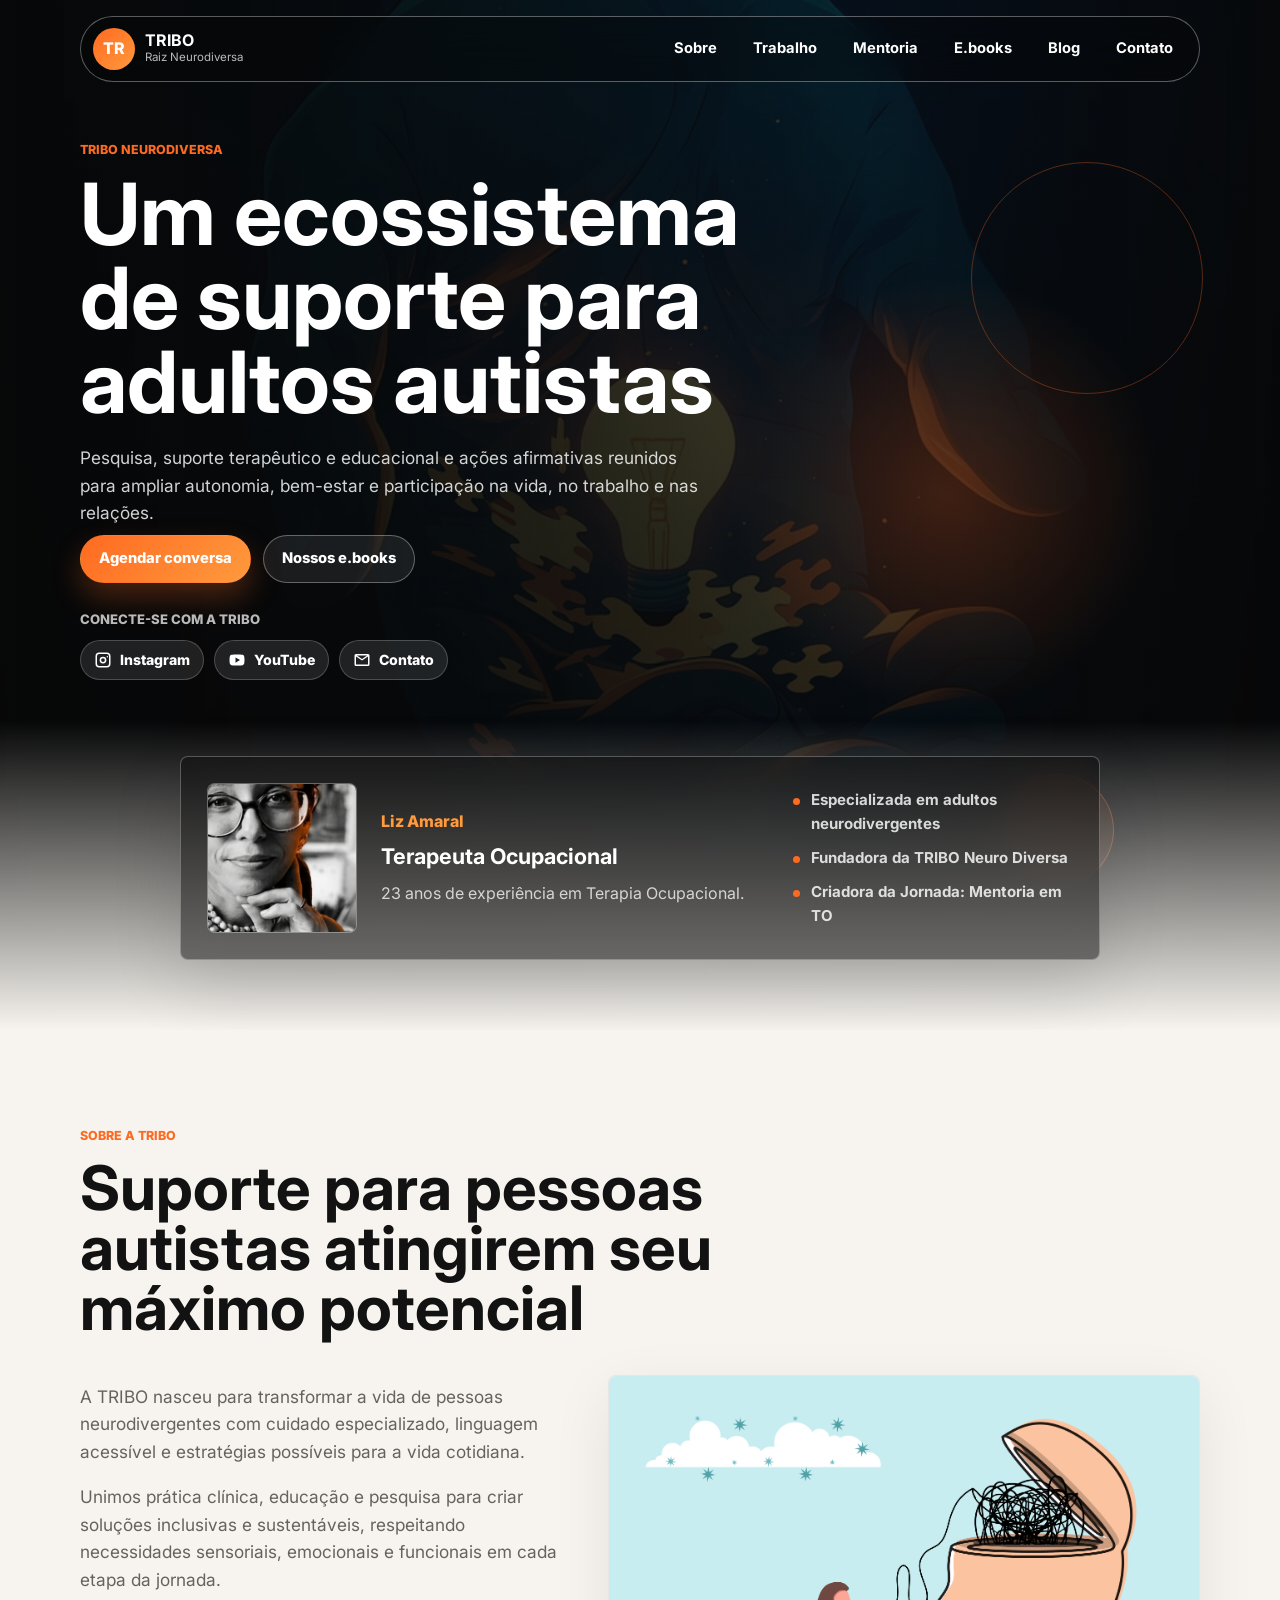
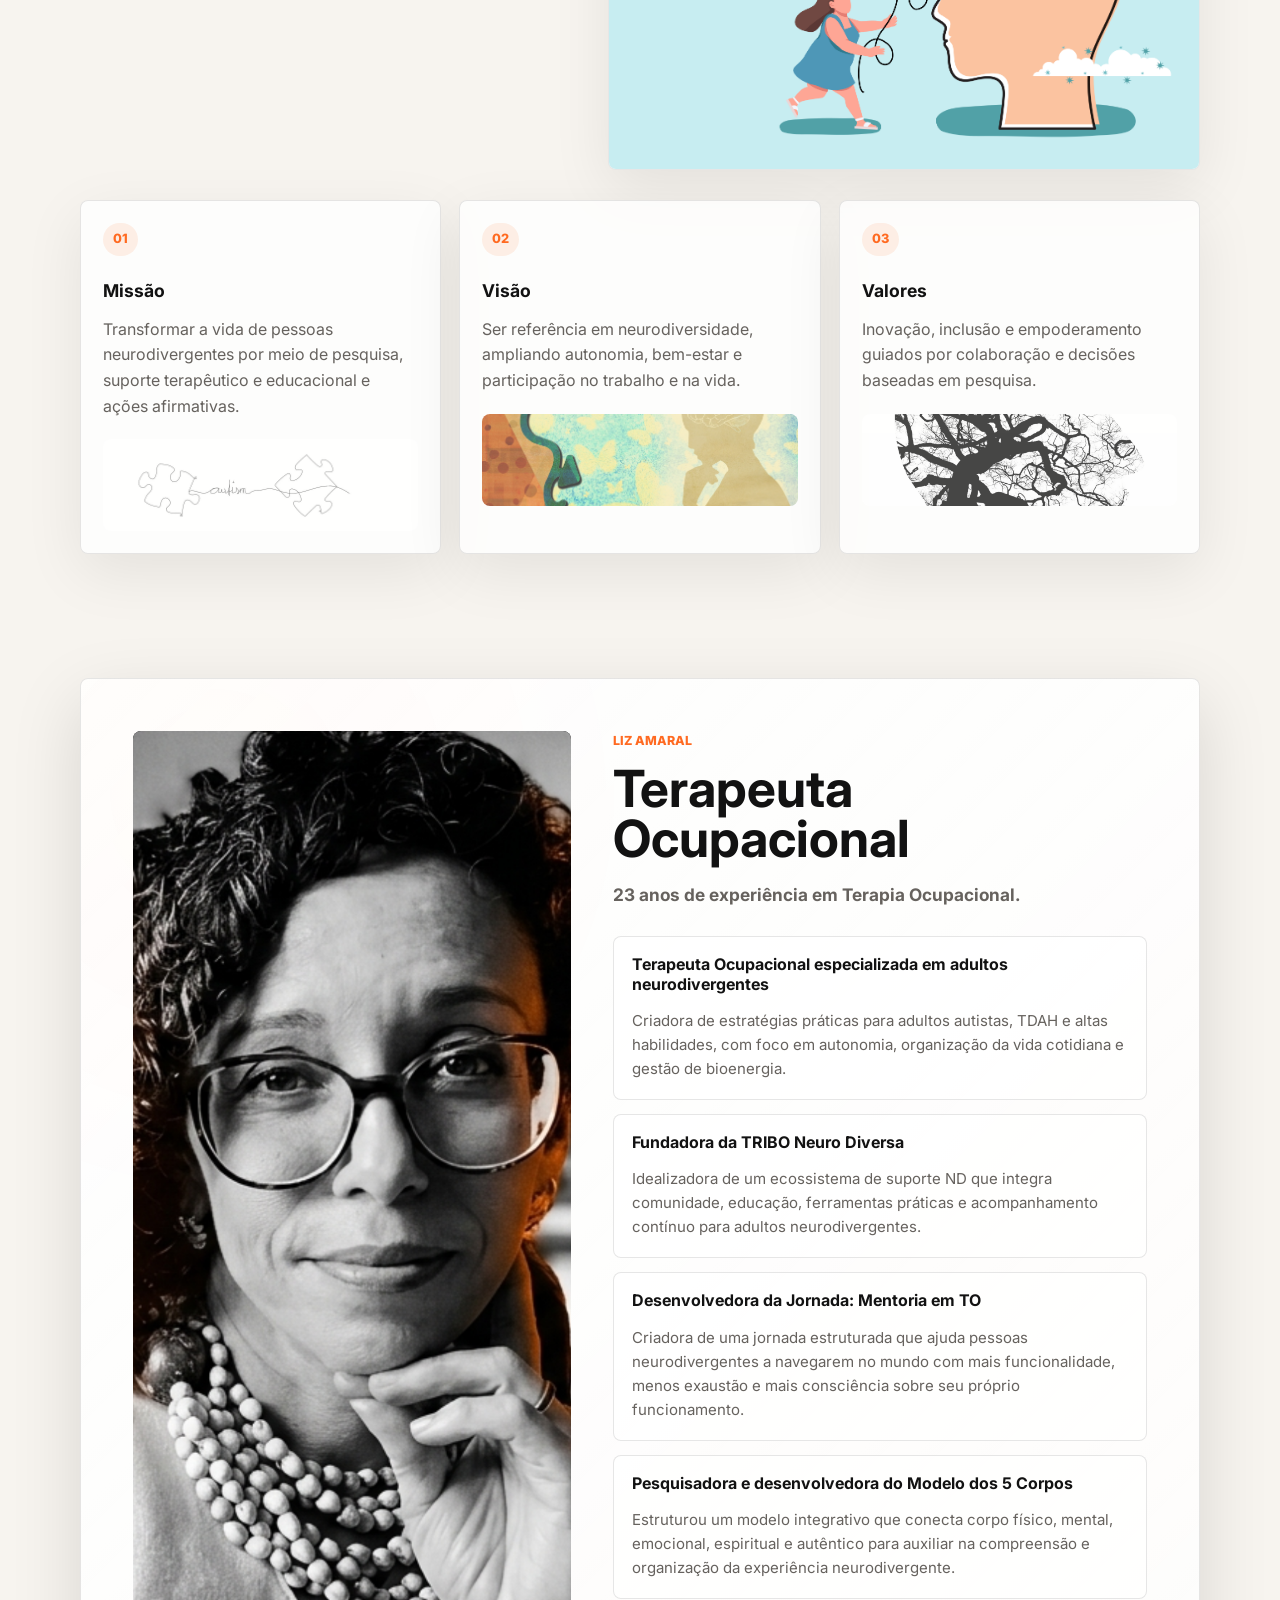
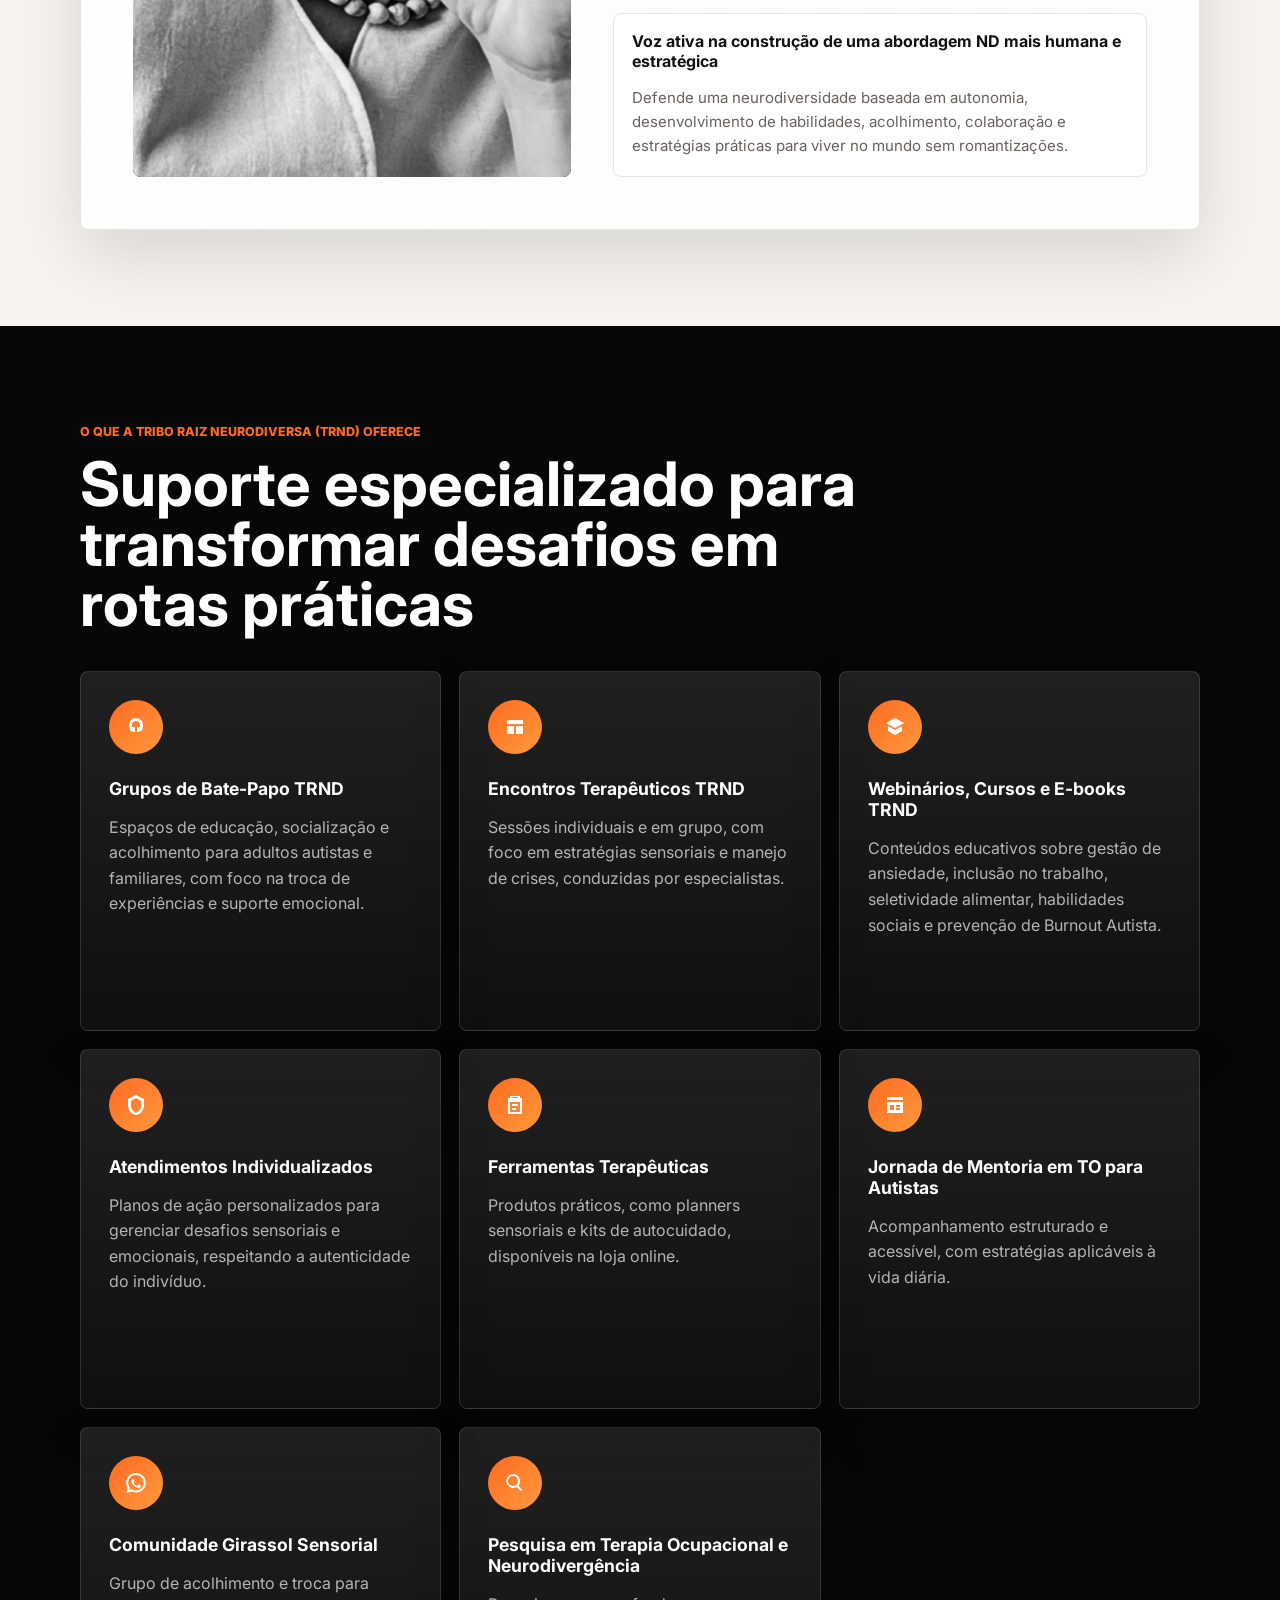
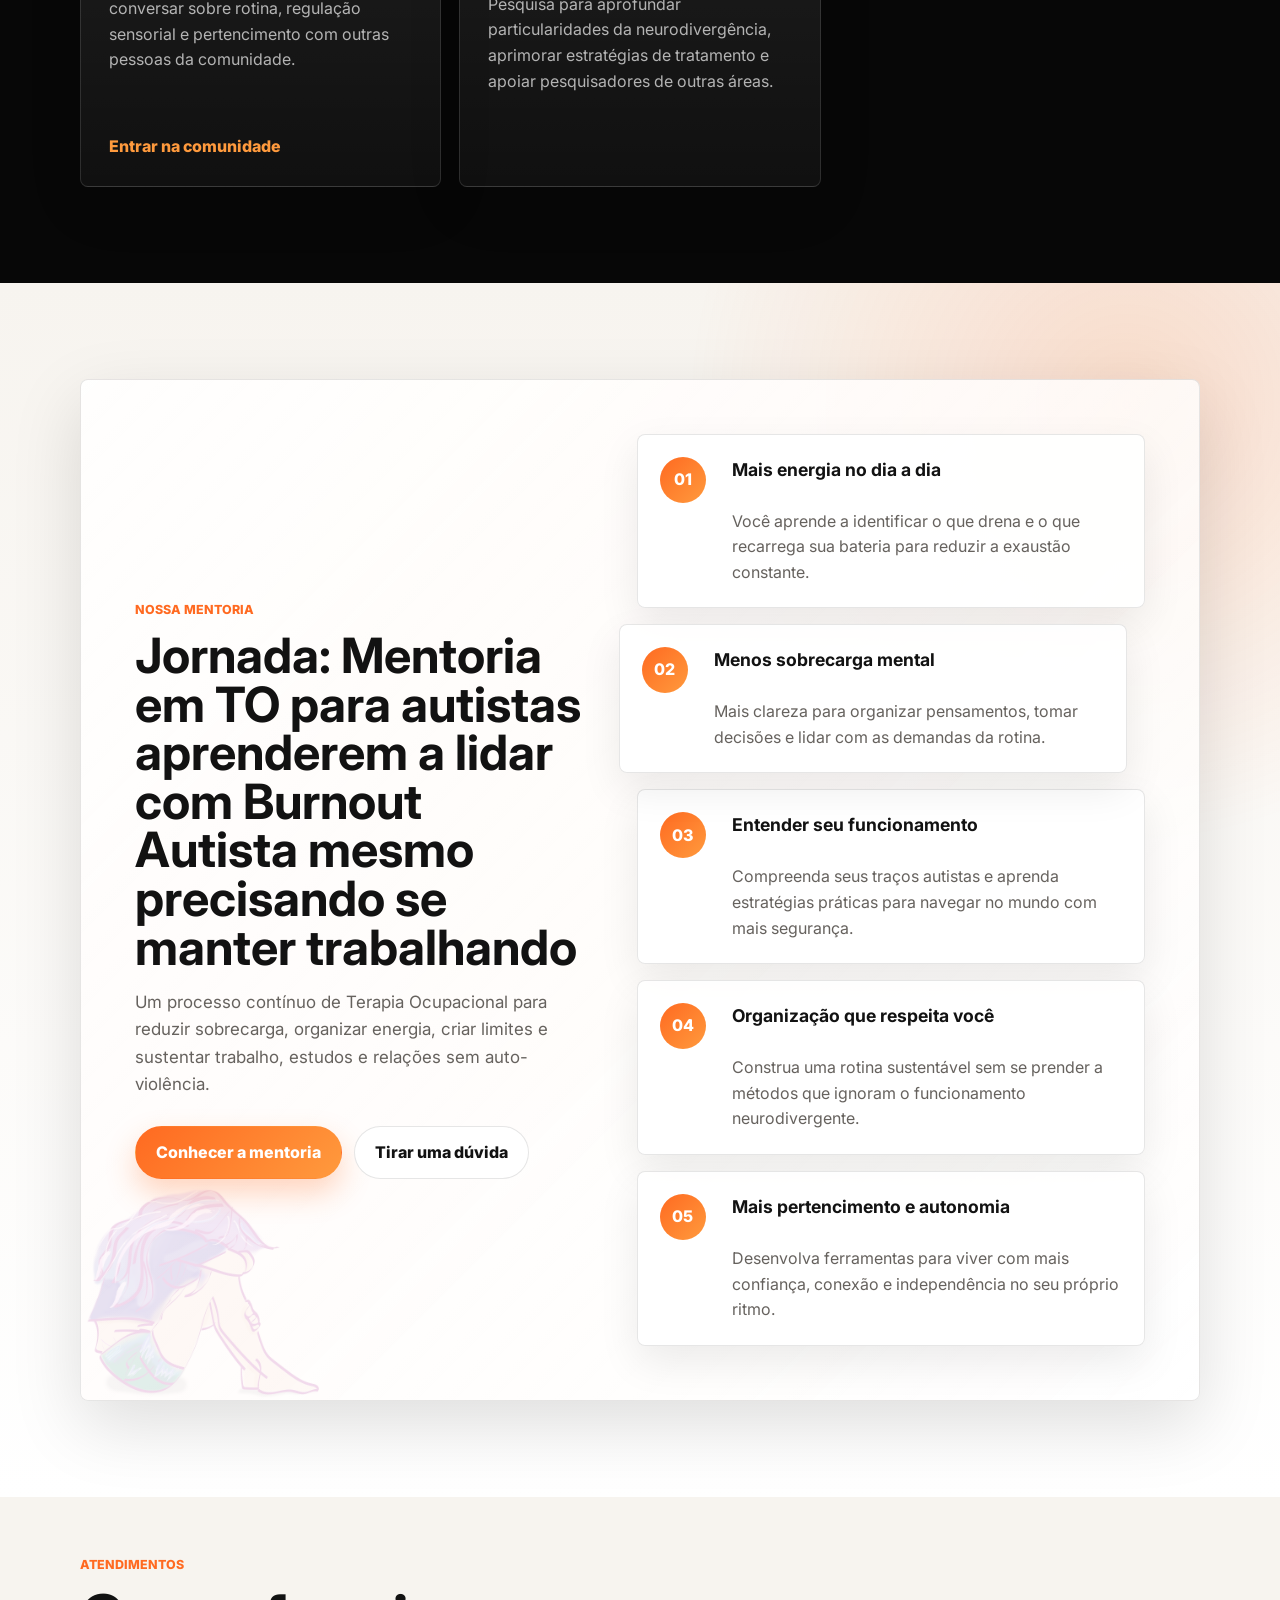
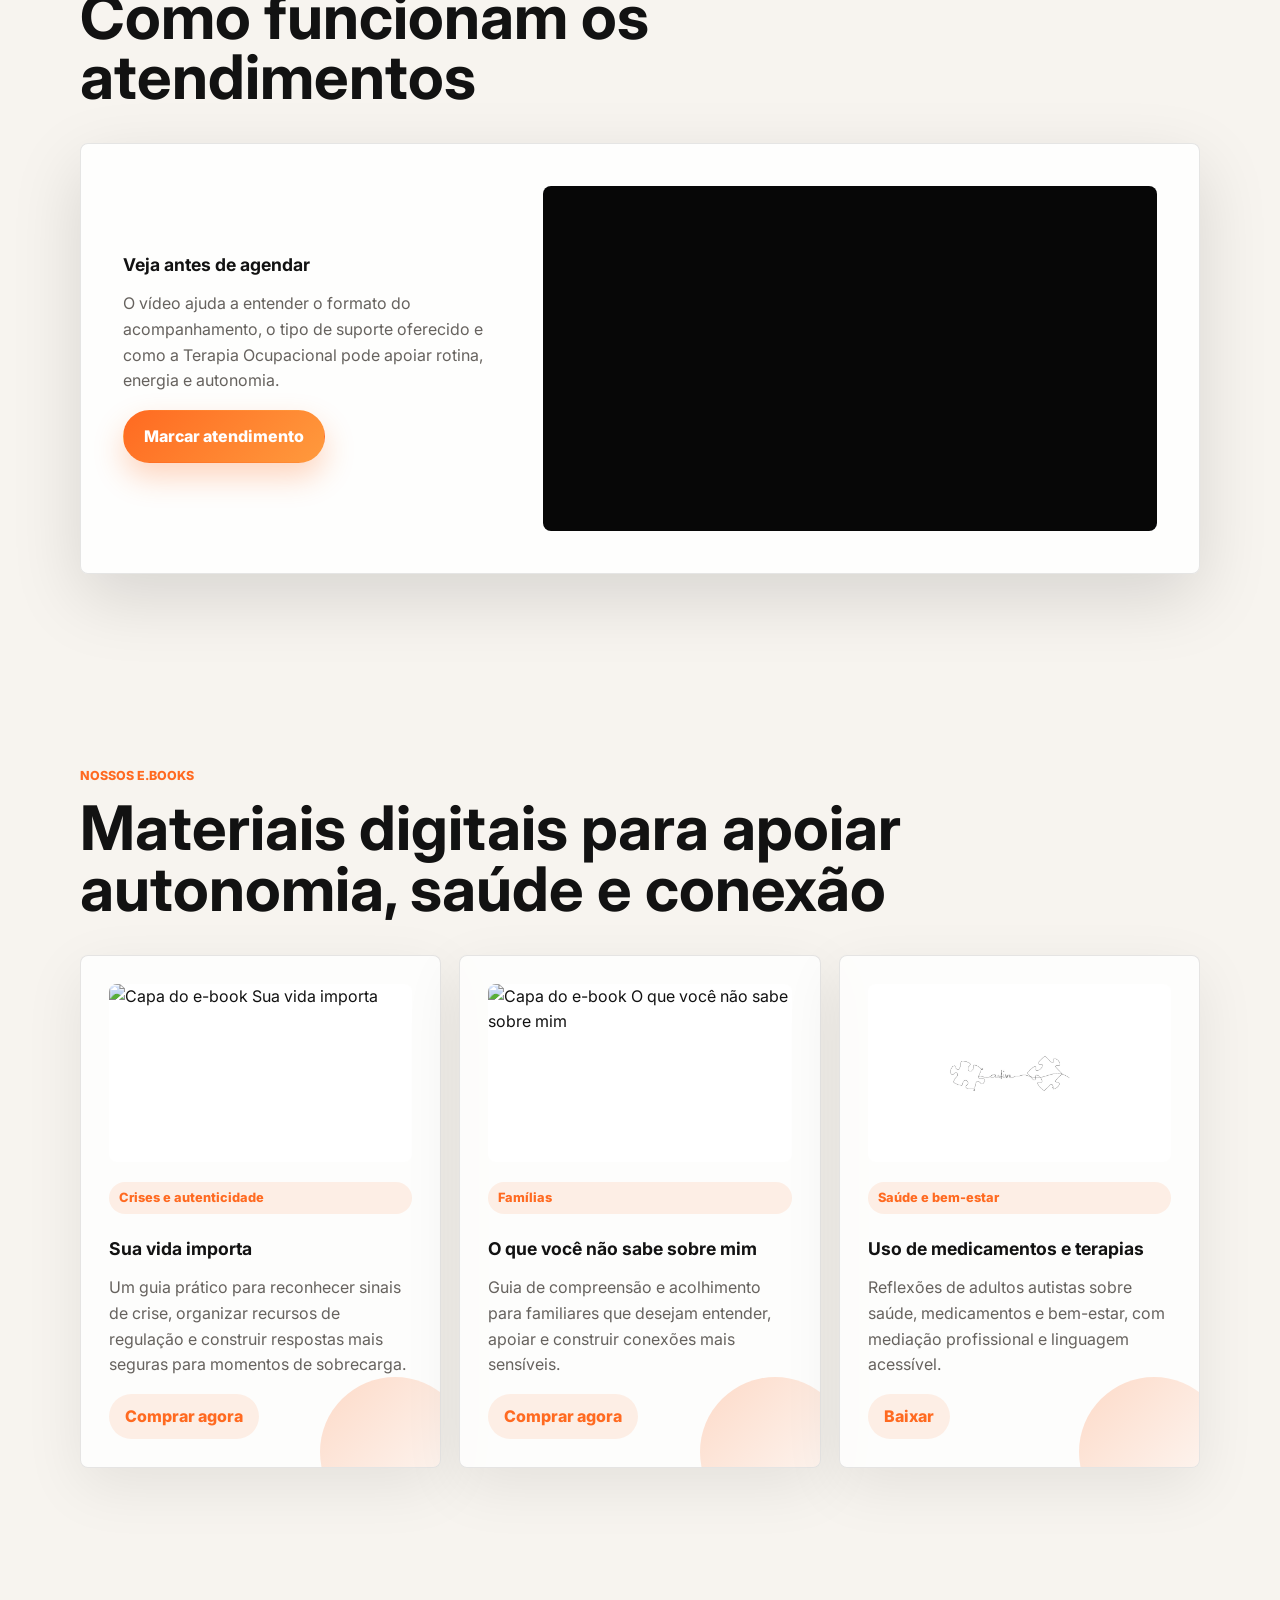
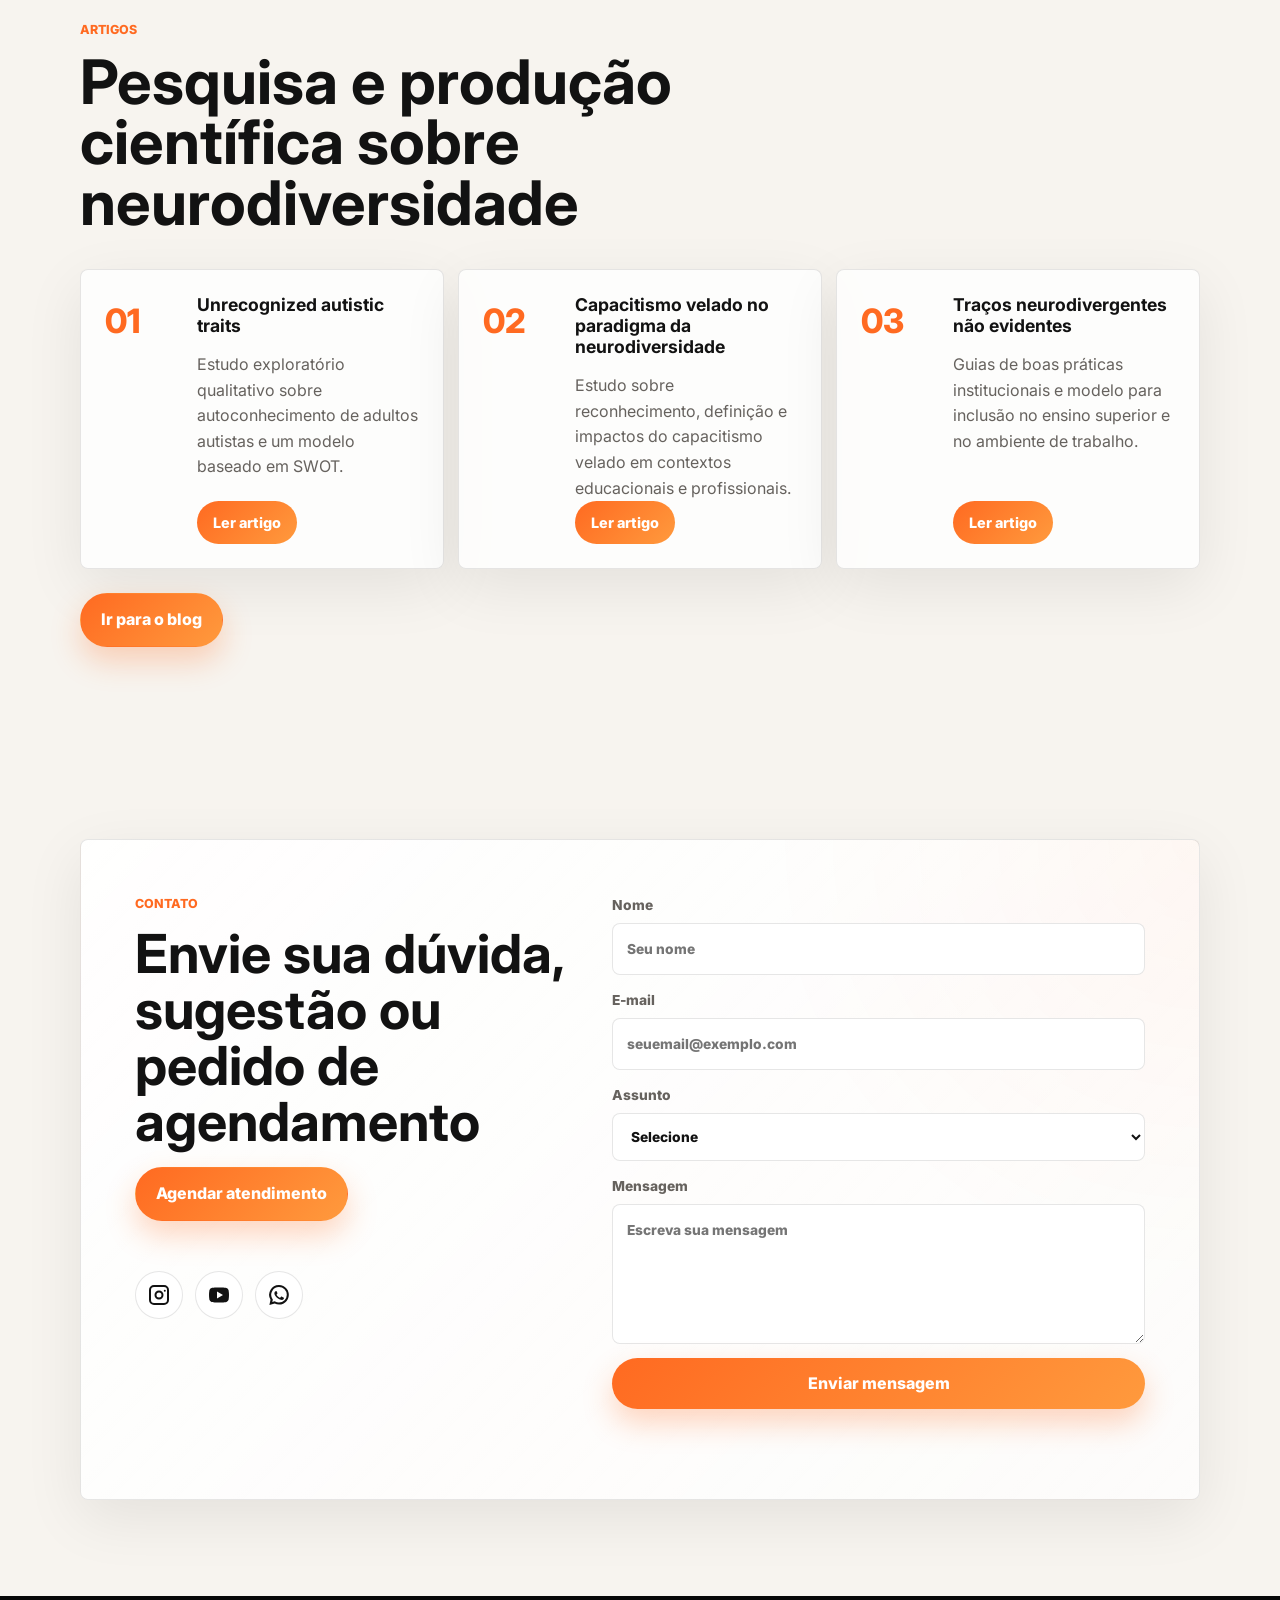
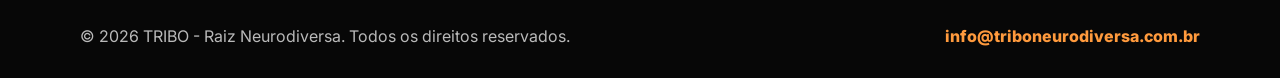
==== commit 59fb8800: "Atualiza email de contato" ====
--- a/index.html
+++ b/index.html
@@ -444,7 +444,7 @@
 
     <footer class="footer">
       <p>© 2026 TRIBO - Raiz Neurodiversa. Todos os direitos reservados.</p>
-      <a href="mailto:contato@triboneurodiversa.com.br">contato@triboneurodiversa.com.br</a>
+      <a href="mailto:info@triboneurodiversa.com.br">info@triboneurodiversa.com.br</a>
     </footer>
 
     <script src="script.js"></script>
